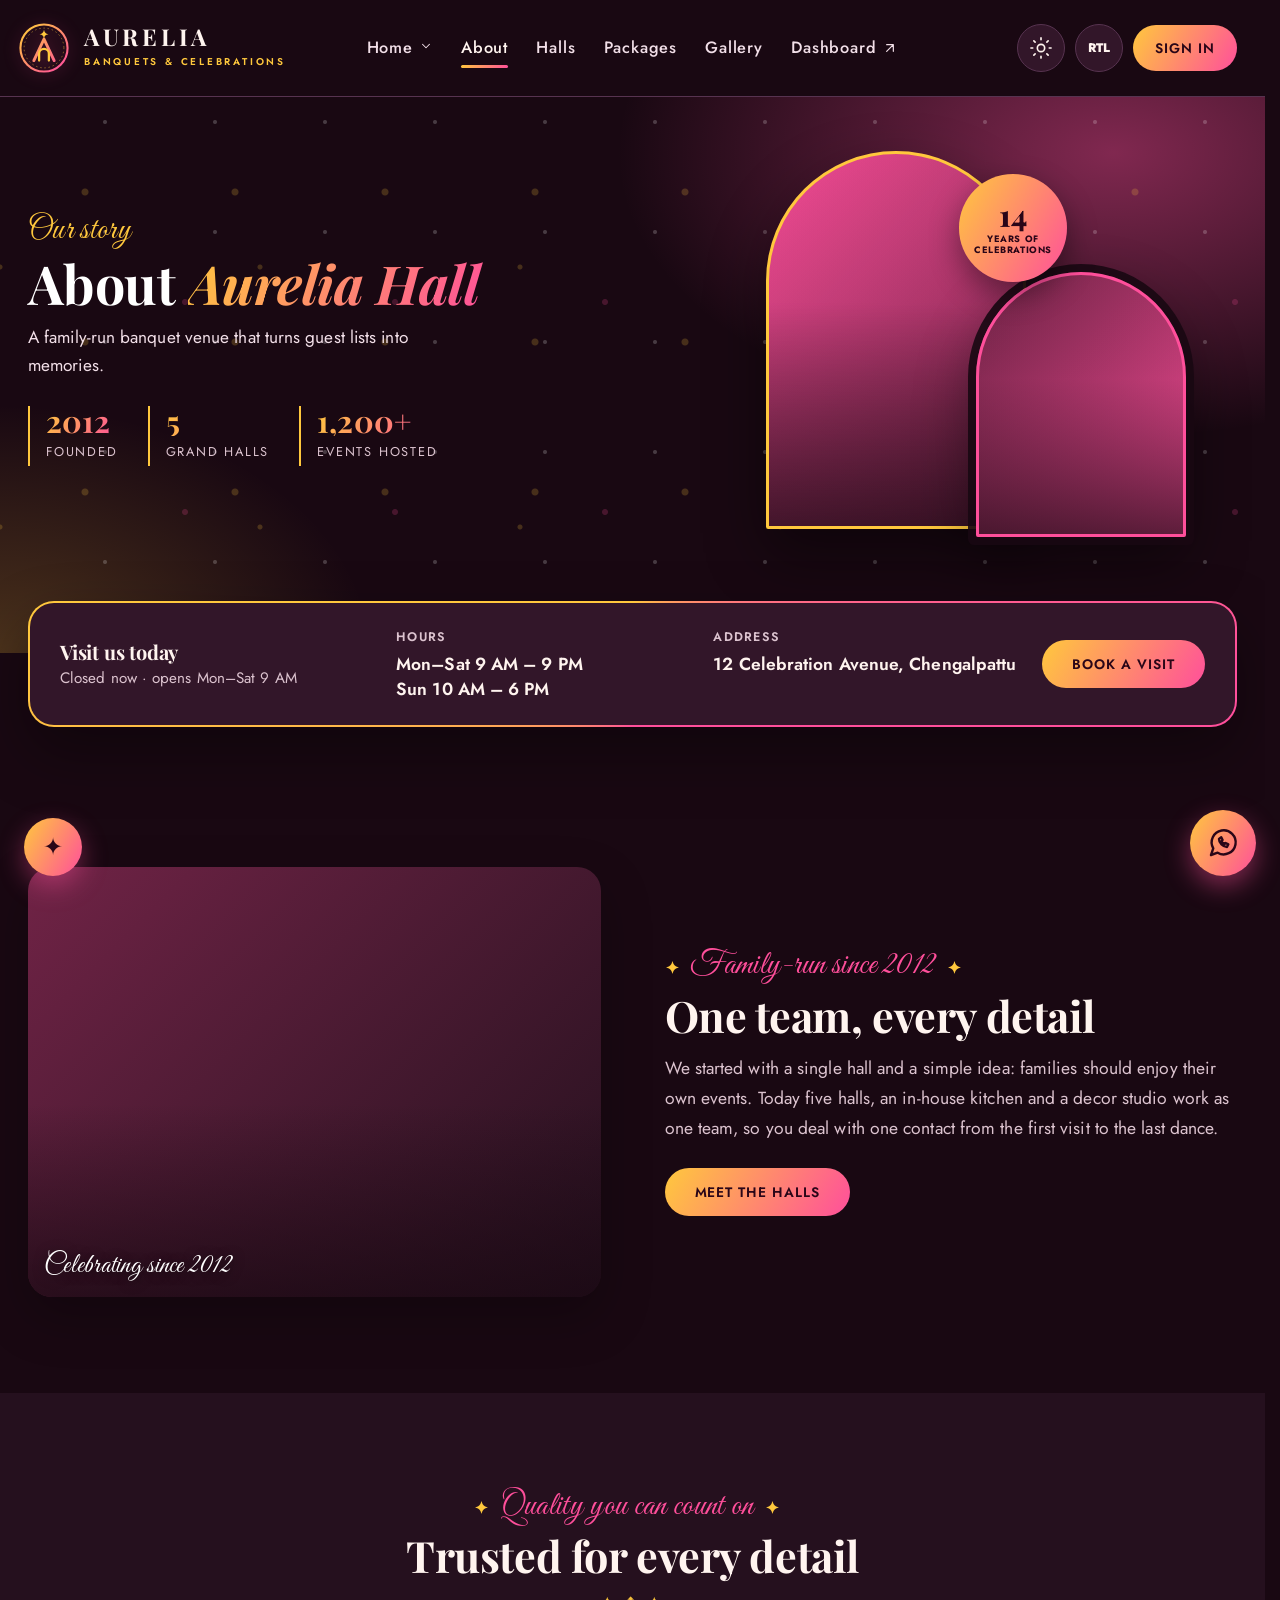
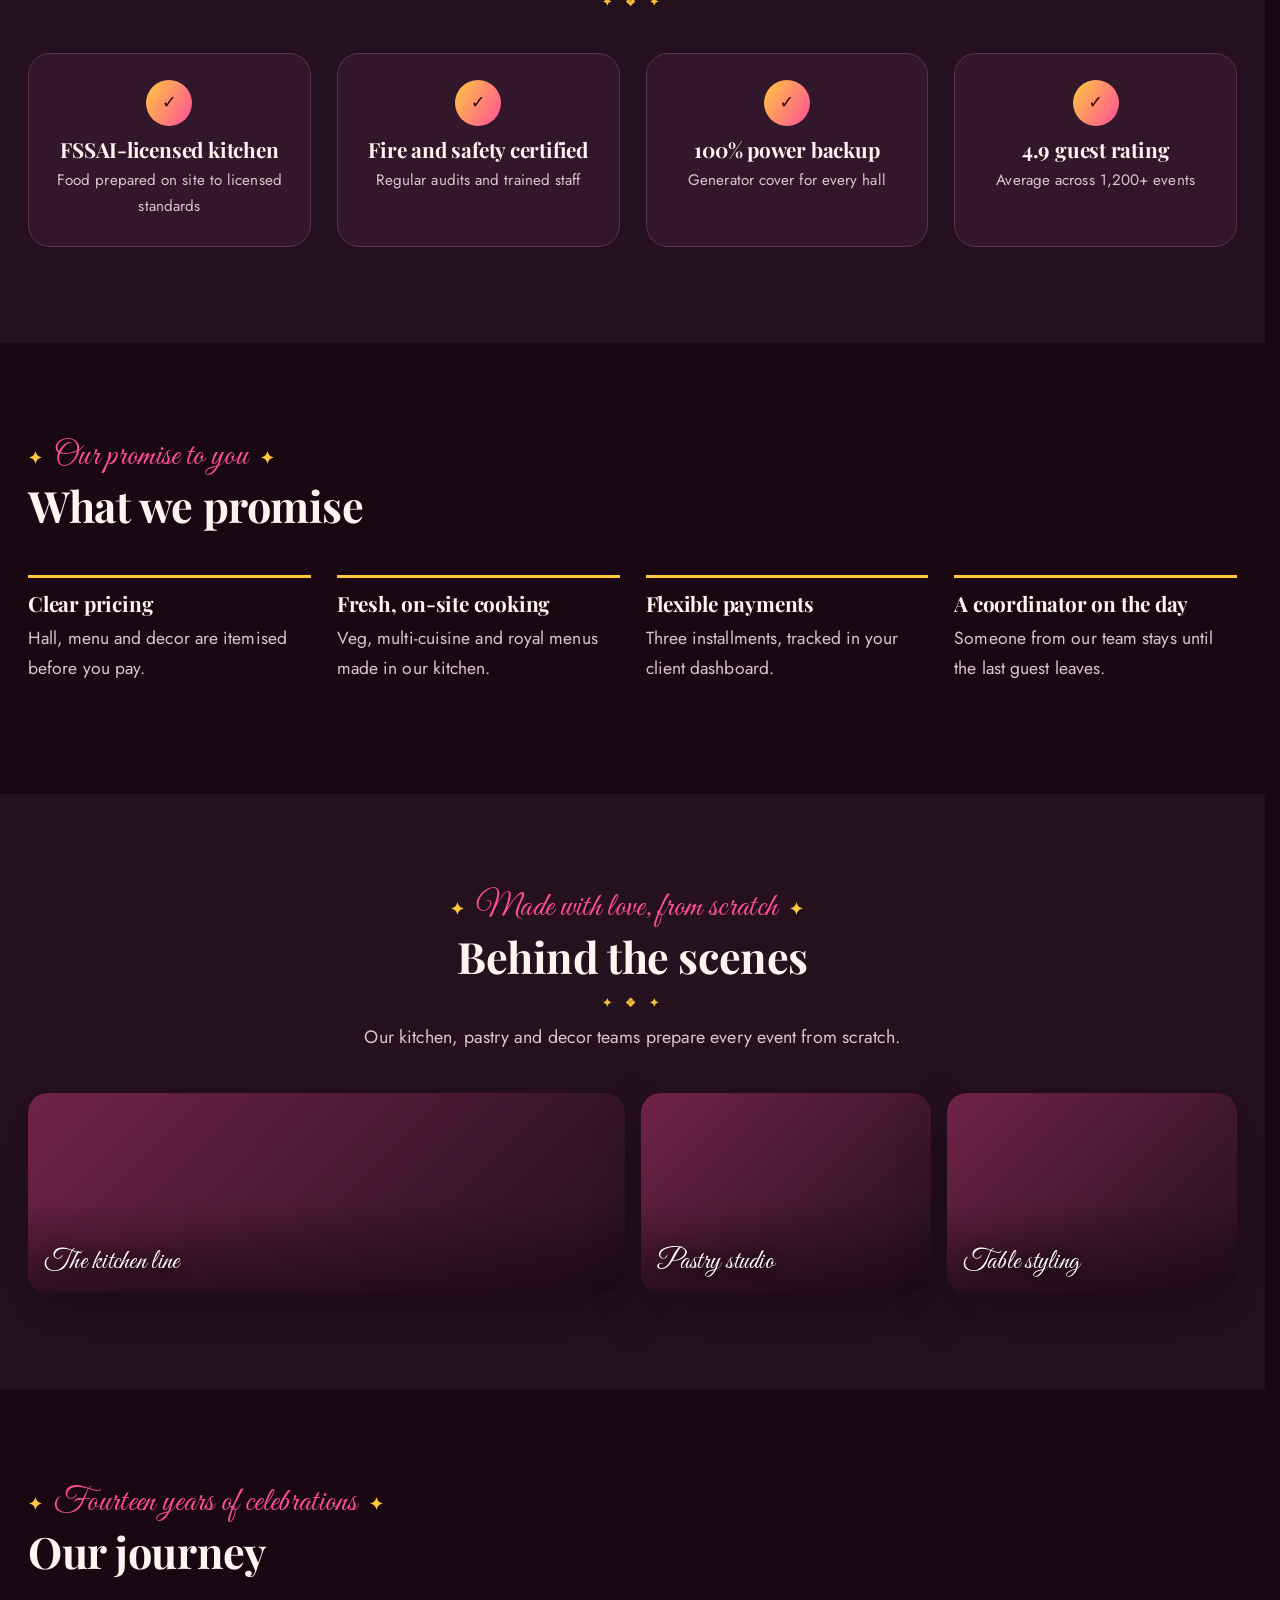
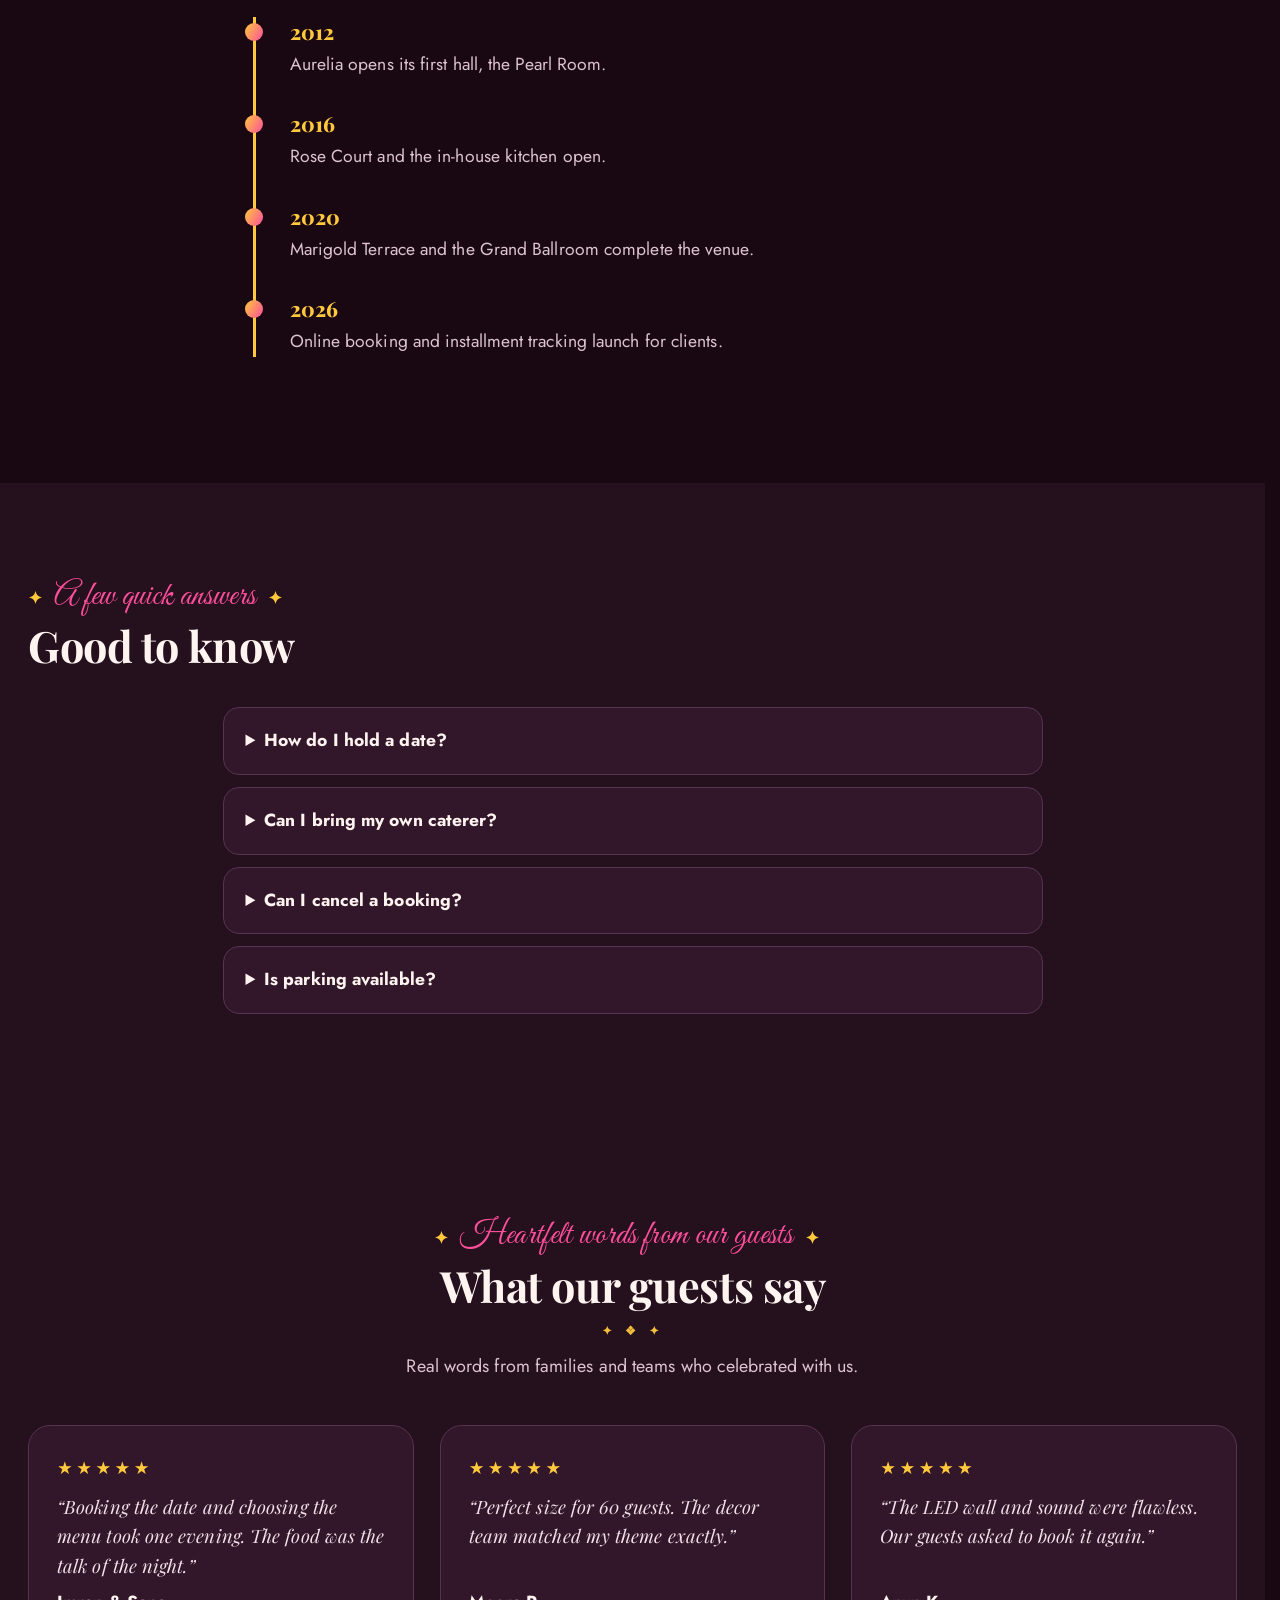
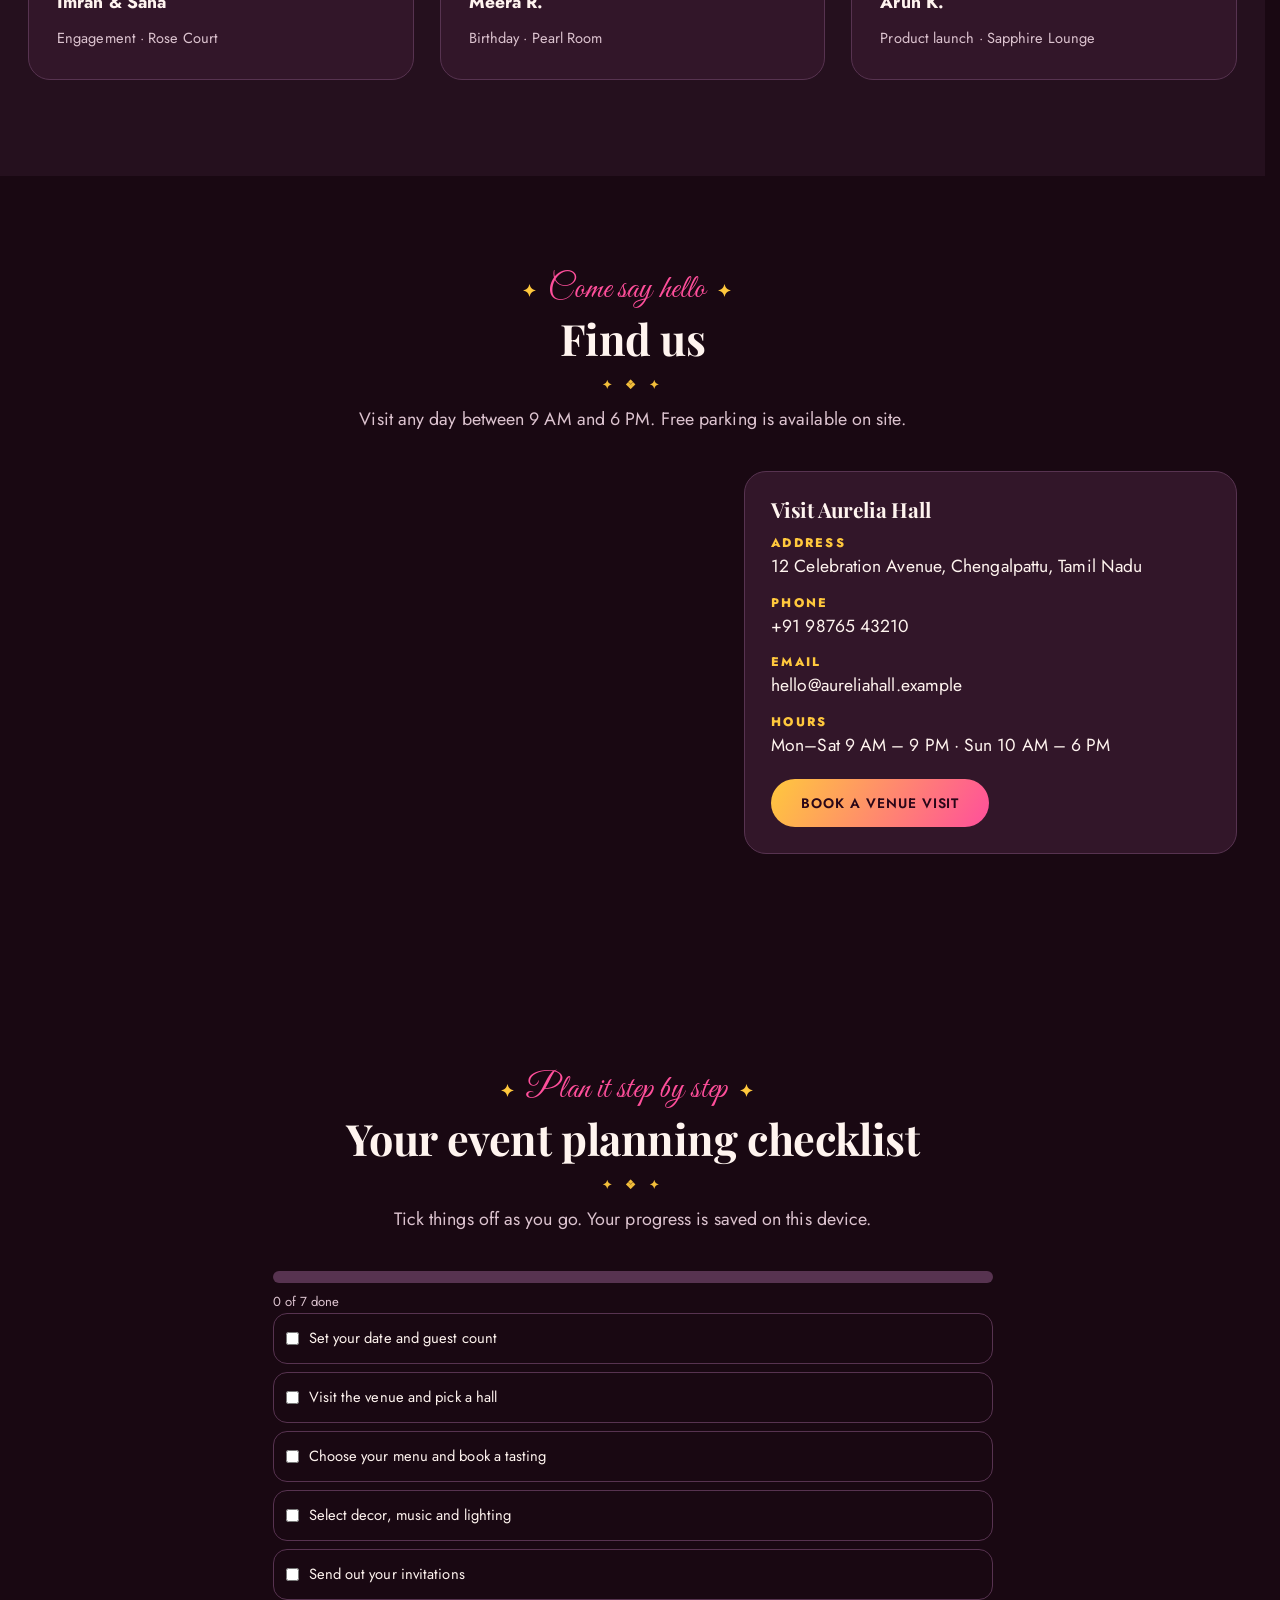
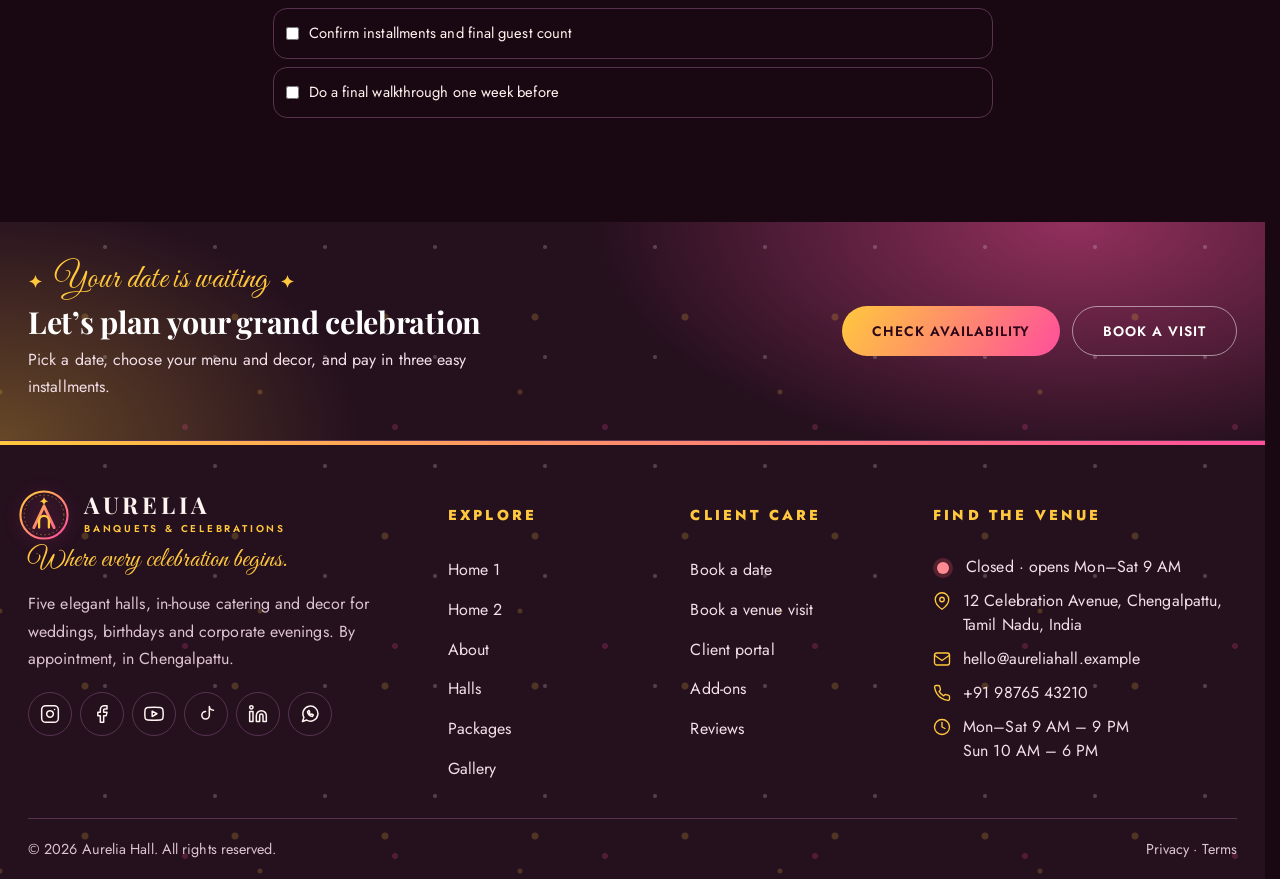
==== about.html @ f111c7b7 "Add files via upload" ====
<!DOCTYPE html><html lang="en"><head><meta charset="utf-8"><meta name="viewport" content="width=device-width,initial-scale=1"><meta name="description" content="Aurelia Hall – banquet halls, catering and decor for weddings, engagements, birthdays and corporate events in Chengalpattu. Check dates and book online."><meta name="theme-color" content="#190812"><meta property="og:title" content="Aurelia Hall – Banquets &amp; Celebrations"><meta property="og:description" content="Aurelia Hall – banquet halls, catering and decor for weddings, engagements, birthdays and corporate events in Chengalpattu. Check dates and book online."><title>About | Aurelia Hall – Banquets &amp; Celebrations</title><link rel="icon" type="image/svg+xml" href="favicon.svg"><link rel="apple-touch-icon" href="favicon.svg"><link rel="preconnect" href="https://fonts.googleapis.com"><link href="https://fonts.googleapis.com/css2?family=Great+Vibes&family=Jost:wght@400;500;600&family=Playfair+Display:ital,wght@0,600;0,700;0,800;1,600;1,700&display=swap" rel="stylesheet"><link rel="stylesheet" href="theme.css"><link rel="stylesheet" href="images.css"><link rel="stylesheet" href="style.css"></head><body><div id="hdr"></div><section class="hx hx-about confetti"><div class="wrap"><div class="hx-txt"><span class="kicker">Our story</span><h1>About <em>Aurelia Hall</em></h1><p>A family-run banquet venue that turns guest lists into memories.</p><ul class="hx-facts"><li><b>2012</b><span>Founded</span></li><li><b>5</b><span>Grand halls</span></li><li><b>1,200+</b><span>Events hosted</span></li></ul></div><div class="hx-arches" role="img" aria-label="Guests celebrating inside Aurelia Hall"><div class="a1 bg-abHead fb-1"></div><div class="a2 bg-abSplit fb-4"></div><div class="seal"><b>14</b><span>years of<br>celebrations</span></div></div></div></section>
<div class="wrap hb"><div class="hero-card"><div class="hc-t"><h3>Visit us today</h3><p id="abSt"></p></div><div class="hc-f"><div><label>Hours</label><span>Mon–Sat 9 AM – 9 PM<br>Sun 10 AM – 6 PM</span></div><div><label>Address</label><span>12 Celebration Avenue, Chengalpattu</span></div></div><div class="hc-a"><a class="btn" href="#" data-enquire>Book a visit</a></div></div></div>
<section><div class="wrap"><div class="split"><div class="ph" data-img="abSplit" data-alt="Guests laughing together at a celebration"><span class="cap">Celebrating since 2012</span></div><div><span class="tagline">Family-run since 2012</span><h2>One team, every detail</h2><p>We started with a single hall and a simple idea: families should enjoy their own events. Today five halls, an in-house kitchen and a decor studio work as one team, so you deal with one contact from the first visit to the last dance.</p><a class="btn" href="halls.html">Meet the halls</a></div></div></div></section>
<section class="alt" data-block="awards"></section>
<section><div class="wrap"><span class="tagline">Our promise to you</span><h2>What we promise</h2><div class="grid c4"><div class="feat"><h3>Clear pricing</h3><p>Hall, menu and decor are itemised before you pay.</p></div><div class="feat"><h3>Fresh, on-site cooking</h3><p>Veg, multi-cuisine and royal menus made in our kitchen.</p></div><div class="feat"><h3>Flexible payments</h3><p>Three installments, tracked in your client dashboard.</p></div><div class="feat"><h3>A coordinator on the day</h3><p>Someone from our team stays until the last guest leaves.</p></div></div></div></section>
<section class="alt"><div class="wrap"><div class="center"><span class="tagline">Made with love, from scratch</span><h2>Behind the scenes</h2><p class="lead">Our kitchen, pastry and decor teams prepare every event from scratch.</p></div><div class="mosaic"><div class="ph w2" data-img="abKitchen" data-alt="Chef arranging small plates"><span class="cap">The kitchen line</span></div><div class="ph" data-img="abPastry" data-alt="Cake and cupcakes from the pastry studio"><span class="cap">Pastry studio</span></div><div class="ph" data-img="abTable" data-alt="Table styling"><span class="cap">Table styling</span></div></div></div></section>
<section><div class="wrap"><span class="tagline">Fourteen years of celebrations</span><h2>Our journey</h2><div class="tl"><div><b>2012</b><p>Aurelia opens its first hall, the Pearl Room.</p></div><div><b>2016</b><p>Rose Court and the in-house kitchen open.</p></div><div><b>2020</b><p>Marigold Terrace and the Grand Ballroom complete the venue.</p></div><div><b>2026</b><p>Online booking and installment tracking launch for clients.</p></div></div></div></section>
<section class="alt"><div class="wrap"><span class="tagline">A few quick answers</span><h2>Good to know</h2><div class="faq"><details><summary>How do I hold a date?</summary><p>Choose a hall and date in your dashboard and pay the first installment (40%).</p></details><details><summary>Can I bring my own caterer?</summary><p>Yes. Select “No catering” in the add-ons and the hall price applies.</p></details><details><summary>Can I cancel a booking?</summary><p>You can cancel from your dashboard, and the date is released immediately.</p></details><details><summary>Is parking available?</summary><p>Free parking is included, with valet service on the Platinum package.</p></details></div></div></section>
<section class="alt" data-block="reviews" data-n="3"></section>
<section><div class="wrap"><div class="center"><span class="tagline">Come say hello</span><h2>Find us</h2><p class="lead">Visit any day between 9 AM and 6 PM. Free parking is available on site.</p></div><div class="mapgrid"><iframe title="Map showing Chengalpattu, Tamil Nadu" loading="lazy" referrerpolicy="no-referrer-when-downgrade" src="https://maps.google.com/maps?q=Chengalpattu%2C%20Tamil%20Nadu&amp;output=embed"></iframe><div class="panel"><h3>Visit Aurelia Hall</h3><dl><dt>Address</dt><dd>12 Celebration Avenue, Chengalpattu, Tamil Nadu</dd><dt>Phone</dt><dd>+91 98765 43210</dd><dt>Email</dt><dd>hello@aureliahall.example</dd><dt>Hours</dt><dd>Mon–Sat 9 AM – 9 PM · Sun 10 AM – 6 PM</dd></dl><a class="btn" href="#" data-enquire>Book a venue visit</a></div></div></div></section>
<section><div class="wrap"><div class="center"><span class="tagline">Plan it step by step</span><h2>Your event planning checklist</h2><p class="lead">Tick things off as you go. Your progress is saved on this device.</p></div><div class="chk"><div class="bar"><i id="cb"></i></div><p class="legend" id="ct"></p><div id="cl"></div></div></div></section>
<div id="ftr"></div><script src="images.js"></script><script src="script.js"></script></body></html>
---- theme.css ----
/* ==========================================================================
   Aurelia Hall – theme.css
   The ONLY place colours are defined. Two brand colours, in both modes:
     PRIMARY   = festive raspberry-rose
     SECONDARY = celebration gold
   Everything else is a neutral tinted from the primary hue, or a semantic
   status colour (ok / bad). Pages use var(--token) and never raw hex values.
   ========================================================================== */

/* ---------- DARK MODE (default) ---------- */
:root{
  --primary:#ff4f9b;          --primary-rgb:255,79,155;
  --secondary:#ffc83d;        --secondary-rgb:255,200,61;
  --secondary-text:#ffc83d;   /* gold that is safe to use as text on --bg */

  --bg:#190812;  --bg2:#25101e;  --card:#321629;  --line:#573350;
  --ink:#fff4ef; --muted:#dcc3cf; --soft:#f2dfe8;

  --grad:linear-gradient(120deg,var(--secondary),var(--primary));
  --btn-ink:#2a0618;

  /* surfaces that stay dark in BOTH modes (photo overlays, hero, footer CTA) */
  --deep:#190812; --deep-rgb:25,8,18; --deep2:#25101e;
  --plum:color-mix(in srgb,var(--primary) 38%,var(--deep));
  --on-deep:#fff4ef; --on-deep-soft:#f2dfe8; --on-deep-muted:#dcc3cf;

  /* neutrals + status */
  --white:#fff; --white-rgb:255,255,255; --black-rgb:0,0,0;
  --ok:#5fe0a8;  --ok-rgb:95,224,168;
  --bad:#ff8a93; --bad-rgb:255,91,107;

  /* brand colours as seen on always-dark surfaces (hero, page heads, CTA, reviews) */
  --primary-on-deep:#ff4f9b;  --primary-on-deep-rgb:255,79,155;
  --secondary-on-deep:#ffc83d;--secondary-on-deep-rgb:255,200,61;

  /* menu-card paper (dashboard) */
  --cream:#fff3ea; --paper:#2a0f20;
}

/* ---------- LIGHT MODE ---------- */
[data-theme=light]{
  --primary:#d6196f;          --primary-rgb:214,25,111;
  --secondary:#f5a800;        --secondary-rgb:245,168,0;
  --secondary-text:#8a5800;

  --bg:#fff7f1;  --bg2:#ffece1;  --card:#fff;  --line:#f0d3c6;
  --ink:#2c0d1f; --muted:#6b4f5f; --soft:#4a2539;

  --grad:linear-gradient(120deg,var(--primary),color-mix(in srgb,var(--primary) 80%,var(--secondary)));
  --btn-ink:#fff;

  --ok:#1f7a55;  --ok-rgb:31,122,85;
  --bad:#b3263f; --bad-rgb:179,38,63;
}

/* ---------- always-dark surfaces keep the dark-mode brand tones in BOTH modes ---------- */
.hero,.hero2,.page-head,.hx,.cta,.dark,.lg-art{
  --primary:var(--primary-on-deep);      --primary-rgb:var(--primary-on-deep-rgb);
  --secondary:var(--secondary-on-deep);  --secondary-rgb:var(--secondary-on-deep-rgb);
  --secondary-text:var(--secondary-on-deep);
  --grad:linear-gradient(120deg,var(--secondary),var(--primary));
  --btn-ink:#2a0618;
}

/* ---------- fallback gradients shown while a photo loads (primary/secondary only) ---------- */
.fb-1{--fb:linear-gradient(135deg,var(--primary),var(--plum))}
.fb-2{--fb:linear-gradient(135deg,var(--secondary),var(--primary))}
.fb-3{--fb:linear-gradient(135deg,var(--primary),var(--secondary))}
.fb-4{--fb:linear-gradient(135deg,var(--plum),var(--primary))}

/* ---------- hall + decor tint pairs (used for fallbacks and line-art panels) ---------- */
.g-h1,.g-d1{--g:var(--primary);--g2:var(--deep)}
.g-h2,.g-d2{--g:color-mix(in srgb,var(--primary) 72%,var(--secondary));--g2:var(--plum)}
.g-h3,.g-d3{--g:color-mix(in srgb,var(--primary) 48%,var(--secondary));--g2:var(--deep)}
.g-h4,.g-d4{--g:var(--secondary);--g2:var(--plum)}
.g-h5{--g:color-mix(in srgb,var(--secondary) 70%,var(--primary));--g2:var(--deep)}
[class*=" g-h"],[class^="g-h"]{--fb:linear-gradient(135deg,var(--g),var(--g2))}

/* ---------- rising balloons (position, timing and colours) ---------- */
.balloons i:nth-child(1){--x:6%; animation-delay:0s;  --c1:var(--primary);  --c2:var(--plum)}
.balloons i:nth-child(2){--x:26%;animation-delay:-6s; --c1:var(--secondary);--c2:color-mix(in srgb,var(--secondary) 55%,var(--primary))}
.balloons i:nth-child(3){--x:52%;animation-delay:-10s;--c1:color-mix(in srgb,var(--primary) 60%,var(--secondary));--c2:var(--primary)}
.balloons i:nth-child(4){--x:74%;animation-delay:-3s; --c1:var(--secondary);--c2:var(--primary)}
.balloons i:nth-child(5){--x:92%;animation-delay:-8s; --c1:var(--primary);  --c2:color-mix(in srgb,var(--primary) 50%,var(--secondary))}

/* ---------- budget donut + legend (dashboard) ---------- */
.donut .seg0{stroke:var(--primary)}
.donut .seg1{stroke:var(--secondary)}
.donut .seg2{stroke:color-mix(in srgb,var(--primary) 50%,var(--secondary))}
.leg i.lg0{background:var(--primary)}
.leg i.lg1{background:var(--secondary)}
.leg i.lg2{background:color-mix(in srgb,var(--primary) 50%,var(--secondary))}

/* ---------- decor palette swatches (SAMPLE decor palettes shown to guests;
   they illustrate colour ideas for events and are not the site theme) ---------- */
.sw-0-0{background:#2b1030}.sw-0-1{background:#6b1f4b}.sw-0-2{background:#ff3d94}.sw-0-3{background:#ffc94a}.sw-0-4{background:#fff6ee}
.sw-1-0{background:#fde2e4}.sw-1-1{background:#fad2e1}.sw-1-2{background:#e2ece9}.sw-1-3{background:#bee1e6}.sw-1-4{background:#fff8f0}
.sw-2-0{background:#064e3b}.sw-2-1{background:#10b981}.sw-2-2{background:#d1fae5}.sw-2-3{background:#e7cd8b}.sw-2-4{background:#fffbeb}
.sw-3-0{background:#7a2a0c}.sw-3-1{background:#ff8a3d}.sw-3-2{background:#ffc94a}.sw-3-3{background:#ffe8b3}.sw-3-4{background:#fff6e0}

/* ---------- logo accents ---------- */
.logo-arc{stroke:var(--secondary)}
.logo-hair{stroke:var(--secondary);opacity:.55}
.logo-mark{overflow:visible;filter:drop-shadow(0 2px 8px rgba(var(--primary-rgb),.35))}
.logo-star{fill:var(--secondary)}
---- images.css ----
/* images.css – photo backgrounds as classes (no inline styles). Keys match IMG in images.js.
   --bg-s = card size, --bg-l = hero/page-head size, --bg-xl = lightbox size. */
.bg-idxHero{--bg-s:url("https://images.unsplash.com/photo-1607861884586-c7cfaed16290?auto=format&fit=crop&q=70&w=800");--bg-l:url("https://images.unsplash.com/photo-1607861884586-c7cfaed16290?auto=format&fit=crop&q=70&w=1600");--bg-xl:url("https://images.unsplash.com/photo-1607861884586-c7cfaed16290?auto=format&fit=crop&q=70&w=1400")}
.bg-occWedding{--bg-s:url("https://images.unsplash.com/photo-1681490463822-33fbfcd06431?auto=format&fit=crop&q=70&w=800");--bg-l:url("https://images.unsplash.com/photo-1681490463822-33fbfcd06431?auto=format&fit=crop&q=70&w=1600");--bg-xl:url("https://images.unsplash.com/photo-1681490463822-33fbfcd06431?auto=format&fit=crop&q=70&w=1400")}
.bg-occEngage{--bg-s:url("https://images.unsplash.com/photo-1744804298181-7fd6894ee84a?auto=format&fit=crop&q=70&w=800");--bg-l:url("https://images.unsplash.com/photo-1744804298181-7fd6894ee84a?auto=format&fit=crop&q=70&w=1600");--bg-xl:url("https://images.unsplash.com/photo-1744804298181-7fd6894ee84a?auto=format&fit=crop&q=70&w=1400")}
.bg-occBirthday{--bg-s:url("https://images.unsplash.com/photo-1719706654529-ca7e2ce5a2bb?auto=format&fit=crop&q=70&w=800");--bg-l:url("https://images.unsplash.com/photo-1719706654529-ca7e2ce5a2bb?auto=format&fit=crop&q=70&w=1600");--bg-xl:url("https://images.unsplash.com/photo-1719706654529-ca7e2ce5a2bb?auto=format&fit=crop&q=70&w=1400")}
.bg-occCorporate{--bg-s:url("https://images.unsplash.com/photo-1531058020387-3be344556be6?auto=format&fit=crop&q=70&w=800");--bg-l:url("https://images.unsplash.com/photo-1531058020387-3be344556be6?auto=format&fit=crop&q=70&w=1600");--bg-xl:url("https://images.unsplash.com/photo-1531058020387-3be344556be6?auto=format&fit=crop&q=70&w=1400")}
.bg-inStage{--bg-s:url("https://images.unsplash.com/photo-1744805624954-a6686543c3ff?auto=format&fit=crop&q=70&w=800");--bg-l:url("https://images.unsplash.com/photo-1744805624954-a6686543c3ff?auto=format&fit=crop&q=70&w=1600");--bg-xl:url("https://images.unsplash.com/photo-1744805624954-a6686543c3ff?auto=format&fit=crop&q=70&w=1400")}
.bg-inDome{--bg-s:url("https://images.unsplash.com/photo-1711575222650-8d192becc8eb?auto=format&fit=crop&q=70&w=800");--bg-l:url("https://images.unsplash.com/photo-1711575222650-8d192becc8eb?auto=format&fit=crop&q=70&w=1600");--bg-xl:url("https://images.unsplash.com/photo-1711575222650-8d192becc8eb?auto=format&fit=crop&q=70&w=1400")}
.bg-inLights{--bg-s:url("https://images.unsplash.com/photo-1717829025763-13fb9e652b99?auto=format&fit=crop&q=70&w=800");--bg-l:url("https://images.unsplash.com/photo-1717829025763-13fb9e652b99?auto=format&fit=crop&q=70&w=1600");--bg-xl:url("https://images.unsplash.com/photo-1717829025763-13fb9e652b99?auto=format&fit=crop&q=70&w=1400")}
.bg-inGala{--bg-s:url("https://images.unsplash.com/photo-1762765685348-4bced247d12c?auto=format&fit=crop&q=70&w=800");--bg-l:url("https://images.unsplash.com/photo-1762765685348-4bced247d12c?auto=format&fit=crop&q=70&w=1600");--bg-xl:url("https://images.unsplash.com/photo-1762765685348-4bced247d12c?auto=format&fit=crop&q=70&w=1400")}
.bg-foodBuffet{--bg-s:url("https://images.unsplash.com/photo-1742436448781-fe5eb077abd4?auto=format&fit=crop&q=70&w=800");--bg-l:url("https://images.unsplash.com/photo-1742436448781-fe5eb077abd4?auto=format&fit=crop&q=70&w=1600");--bg-xl:url("https://images.unsplash.com/photo-1742436448781-fe5eb077abd4?auto=format&fit=crop&q=70&w=1400")}
.bg-foodCake{--bg-s:url("https://images.unsplash.com/photo-1638871894014-047605c91c16?auto=format&fit=crop&q=70&w=800");--bg-l:url("https://images.unsplash.com/photo-1638871894014-047605c91c16?auto=format&fit=crop&q=70&w=1600");--bg-xl:url("https://images.unsplash.com/photo-1638871894014-047605c91c16?auto=format&fit=crop&q=70&w=1400")}
.bg-decFloral{--bg-s:url("https://images.unsplash.com/photo-1670529776180-60e4132ab90c?auto=format&fit=crop&q=70&w=800");--bg-l:url("https://images.unsplash.com/photo-1670529776180-60e4132ab90c?auto=format&fit=crop&q=70&w=1600");--bg-xl:url("https://images.unsplash.com/photo-1670529776180-60e4132ab90c?auto=format&fit=crop&q=70&w=1400")}
.bg-decStage{--bg-s:url("https://images.unsplash.com/photo-1772127822525-7eda37383b9f?auto=format&fit=crop&q=70&w=800");--bg-l:url("https://images.unsplash.com/photo-1772127822525-7eda37383b9f?auto=format&fit=crop&q=70&w=1600");--bg-xl:url("https://images.unsplash.com/photo-1772127822525-7eda37383b9f?auto=format&fit=crop&q=70&w=1400")}
.bg-decLights{--bg-s:url("https://images.unsplash.com/photo-1464047736614-af63643285bf?auto=format&fit=crop&q=70&w=800");--bg-l:url("https://images.unsplash.com/photo-1464047736614-af63643285bf?auto=format&fit=crop&q=70&w=1600");--bg-xl:url("https://images.unsplash.com/photo-1464047736614-af63643285bf?auto=format&fit=crop&q=70&w=1400")}
.bg-featBall{--bg-s:url("https://images.unsplash.com/photo-1761472606347-bfebc5a3e546?auto=format&fit=crop&q=70&w=800");--bg-l:url("https://images.unsplash.com/photo-1761472606347-bfebc5a3e546?auto=format&fit=crop&q=70&w=1600");--bg-xl:url("https://images.unsplash.com/photo-1761472606347-bfebc5a3e546?auto=format&fit=crop&q=70&w=1400")}
.bg-featRose{--bg-s:url("https://images.unsplash.com/photo-1772127822552-ce9ef537bdcf?auto=format&fit=crop&q=70&w=800");--bg-l:url("https://images.unsplash.com/photo-1772127822552-ce9ef537bdcf?auto=format&fit=crop&q=70&w=1600");--bg-xl:url("https://images.unsplash.com/photo-1772127822552-ce9ef537bdcf?auto=format&fit=crop&q=70&w=1400")}
.bg-featLounge{--bg-s:url("https://images.unsplash.com/photo-1485872299829-c673f5194813?auto=format&fit=crop&q=70&w=800");--bg-l:url("https://images.unsplash.com/photo-1485872299829-c673f5194813?auto=format&fit=crop&q=70&w=1600");--bg-xl:url("https://images.unsplash.com/photo-1485872299829-c673f5194813?auto=format&fit=crop&q=70&w=1400")}
.bg-h2Hero{--bg-s:url("https://images.unsplash.com/photo-1532712938310-34cb3982ef74?auto=format&fit=crop&q=70&w=800");--bg-l:url("https://images.unsplash.com/photo-1532712938310-34cb3982ef74?auto=format&fit=crop&q=70&w=1600");--bg-xl:url("https://images.unsplash.com/photo-1532712938310-34cb3982ef74?auto=format&fit=crop&q=70&w=1400")}
.bg-h2Buffet{--bg-s:url("https://images.unsplash.com/photo-1555244162-803834f70033?auto=format&fit=crop&q=70&w=800");--bg-l:url("https://images.unsplash.com/photo-1555244162-803834f70033?auto=format&fit=crop&q=70&w=1600");--bg-xl:url("https://images.unsplash.com/photo-1555244162-803834f70033?auto=format&fit=crop&q=70&w=1400")}
.bg-h2Cake{--bg-s:url("https://images.unsplash.com/photo-1608655624472-49349f55d220?auto=format&fit=crop&q=70&w=800");--bg-l:url("https://images.unsplash.com/photo-1608655624472-49349f55d220?auto=format&fit=crop&q=70&w=1600");--bg-xl:url("https://images.unsplash.com/photo-1608655624472-49349f55d220?auto=format&fit=crop&q=70&w=1400")}
.bg-h2Decor{--bg-s:url("https://images.unsplash.com/photo-1469371670807-013ccf25f16a?auto=format&fit=crop&q=70&w=800");--bg-l:url("https://images.unsplash.com/photo-1469371670807-013ccf25f16a?auto=format&fit=crop&q=70&w=1600");--bg-xl:url("https://images.unsplash.com/photo-1469371670807-013ccf25f16a?auto=format&fit=crop&q=70&w=1400")}
.bg-h2Ballroom{--bg-s:url("https://images.unsplash.com/photo-1510076857177-7470076d4098?auto=format&fit=crop&q=70&w=800");--bg-l:url("https://images.unsplash.com/photo-1510076857177-7470076d4098?auto=format&fit=crop&q=70&w=1600");--bg-xl:url("https://images.unsplash.com/photo-1510076857177-7470076d4098?auto=format&fit=crop&q=70&w=1400")}
.bg-h2Terrace{--bg-s:url("https://images.unsplash.com/photo-1505944357431-27579db47558?auto=format&fit=crop&q=70&w=800");--bg-l:url("https://images.unsplash.com/photo-1505944357431-27579db47558?auto=format&fit=crop&q=70&w=1600");--bg-xl:url("https://images.unsplash.com/photo-1505944357431-27579db47558?auto=format&fit=crop&q=70&w=1400")}
.bg-h2s1{--bg-s:url("https://images.unsplash.com/photo-1770387688486-397ff1afdb2c?auto=format&fit=crop&q=70&w=800");--bg-l:url("https://images.unsplash.com/photo-1770387688486-397ff1afdb2c?auto=format&fit=crop&q=70&w=1600");--bg-xl:url("https://images.unsplash.com/photo-1770387688486-397ff1afdb2c?auto=format&fit=crop&q=70&w=1400")}
.bg-h2s2{--bg-s:url("https://images.unsplash.com/photo-1519225421980-715cb0215aed?auto=format&fit=crop&q=70&w=800");--bg-l:url("https://images.unsplash.com/photo-1519225421980-715cb0215aed?auto=format&fit=crop&q=70&w=1600");--bg-xl:url("https://images.unsplash.com/photo-1519225421980-715cb0215aed?auto=format&fit=crop&q=70&w=1400")}
.bg-h2s3{--bg-s:url("https://images.unsplash.com/photo-1492684223066-81342ee5ff30?auto=format&fit=crop&q=70&w=800");--bg-l:url("https://images.unsplash.com/photo-1492684223066-81342ee5ff30?auto=format&fit=crop&q=70&w=1600");--bg-xl:url("https://images.unsplash.com/photo-1492684223066-81342ee5ff30?auto=format&fit=crop&q=70&w=1400")}
.bg-h2s4{--bg-s:url("https://images.unsplash.com/photo-1514845505178-849cebf1a91d?auto=format&fit=crop&q=70&w=800");--bg-l:url("https://images.unsplash.com/photo-1514845505178-849cebf1a91d?auto=format&fit=crop&q=70&w=1600");--bg-xl:url("https://images.unsplash.com/photo-1514845505178-849cebf1a91d?auto=format&fit=crop&q=70&w=1400")}
.bg-offA1{--bg-s:url("https://images.unsplash.com/photo-1583939003579-730e3918a45a?auto=format&fit=crop&q=70&w=800");--bg-l:url("https://images.unsplash.com/photo-1583939003579-730e3918a45a?auto=format&fit=crop&q=70&w=1600");--bg-xl:url("https://images.unsplash.com/photo-1583939003579-730e3918a45a?auto=format&fit=crop&q=70&w=1400")}
.bg-offA2{--bg-s:url("https://images.unsplash.com/photo-1773409414133-9c5d141cb4c5?auto=format&fit=crop&q=70&w=800");--bg-l:url("https://images.unsplash.com/photo-1773409414133-9c5d141cb4c5?auto=format&fit=crop&q=70&w=1600");--bg-xl:url("https://images.unsplash.com/photo-1773409414133-9c5d141cb4c5?auto=format&fit=crop&q=70&w=1400")}
.bg-offA3{--bg-s:url("https://images.unsplash.com/photo-1519751138087-5bf79df62d5b?auto=format&fit=crop&q=70&w=800");--bg-l:url("https://images.unsplash.com/photo-1519751138087-5bf79df62d5b?auto=format&fit=crop&q=70&w=1600");--bg-xl:url("https://images.unsplash.com/photo-1519751138087-5bf79df62d5b?auto=format&fit=crop&q=70&w=1400")}
.bg-abHead{--bg-s:url("https://images.unsplash.com/photo-1744805624890-9931ebb50428?auto=format&fit=crop&q=70&w=800");--bg-l:url("https://images.unsplash.com/photo-1744805624890-9931ebb50428?auto=format&fit=crop&q=70&w=1600");--bg-xl:url("https://images.unsplash.com/photo-1744805624890-9931ebb50428?auto=format&fit=crop&q=70&w=1400")}
.bg-abSplit{--bg-s:url("https://images.unsplash.com/photo-1517457373958-b7bdd4587205?auto=format&fit=crop&q=70&w=800");--bg-l:url("https://images.unsplash.com/photo-1517457373958-b7bdd4587205?auto=format&fit=crop&q=70&w=1600");--bg-xl:url("https://images.unsplash.com/photo-1517457373958-b7bdd4587205?auto=format&fit=crop&q=70&w=1400")}
.bg-abKitchen{--bg-s:url("https://images.unsplash.com/photo-1763376360111-3597e5877517?auto=format&fit=crop&q=70&w=800");--bg-l:url("https://images.unsplash.com/photo-1763376360111-3597e5877517?auto=format&fit=crop&q=70&w=1600");--bg-xl:url("https://images.unsplash.com/photo-1763376360111-3597e5877517?auto=format&fit=crop&q=70&w=1400")}
.bg-abPastry{--bg-s:url("https://images.unsplash.com/photo-1710854897963-d45e8e26f7fc?auto=format&fit=crop&q=70&w=800");--bg-l:url("https://images.unsplash.com/photo-1710854897963-d45e8e26f7fc?auto=format&fit=crop&q=70&w=1600");--bg-xl:url("https://images.unsplash.com/photo-1710854897963-d45e8e26f7fc?auto=format&fit=crop&q=70&w=1400")}
.bg-abTable{--bg-s:url("https://images.unsplash.com/photo-1511795409834-ef04bbd61622?auto=format&fit=crop&q=70&w=800");--bg-l:url("https://images.unsplash.com/photo-1511795409834-ef04bbd61622?auto=format&fit=crop&q=70&w=1600");--bg-xl:url("https://images.unsplash.com/photo-1511795409834-ef04bbd61622?auto=format&fit=crop&q=70&w=1400")}
.bg-hlHead{--bg-s:url("https://images.unsplash.com/photo-1772127822562-a898d9f5733c?auto=format&fit=crop&q=70&w=800");--bg-l:url("https://images.unsplash.com/photo-1772127822562-a898d9f5733c?auto=format&fit=crop&q=70&w=1600");--bg-xl:url("https://images.unsplash.com/photo-1772127822562-a898d9f5733c?auto=format&fit=crop&q=70&w=1400")}
.bg-hall1{--bg-s:url("https://images.unsplash.com/photo-1734217673499-c0af7be57546?auto=format&fit=crop&q=70&w=800");--bg-l:url("https://images.unsplash.com/photo-1734217673499-c0af7be57546?auto=format&fit=crop&q=70&w=1600");--bg-xl:url("https://images.unsplash.com/photo-1734217673499-c0af7be57546?auto=format&fit=crop&q=70&w=1400")}
.bg-hall2{--bg-s:url("https://images.unsplash.com/photo-1523438885200-e635ba2c371e?auto=format&fit=crop&q=70&w=800");--bg-l:url("https://images.unsplash.com/photo-1523438885200-e635ba2c371e?auto=format&fit=crop&q=70&w=1600");--bg-xl:url("https://images.unsplash.com/photo-1523438885200-e635ba2c371e?auto=format&fit=crop&q=70&w=1400")}
.bg-hall3{--bg-s:url("https://images.unsplash.com/photo-1527529482837-4698179dc6ce?auto=format&fit=crop&q=70&w=800");--bg-l:url("https://images.unsplash.com/photo-1527529482837-4698179dc6ce?auto=format&fit=crop&q=70&w=1600");--bg-xl:url("https://images.unsplash.com/photo-1527529482837-4698179dc6ce?auto=format&fit=crop&q=70&w=1400")}
.bg-hall4{--bg-s:url("https://images.unsplash.com/photo-1464491965784-a12f0f70642b?auto=format&fit=crop&q=70&w=800");--bg-l:url("https://images.unsplash.com/photo-1464491965784-a12f0f70642b?auto=format&fit=crop&q=70&w=1600");--bg-xl:url("https://images.unsplash.com/photo-1464491965784-a12f0f70642b?auto=format&fit=crop&q=70&w=1400")}
.bg-hall5{--bg-s:url("https://images.unsplash.com/photo-1524824267900-2fa9cbf7a506?auto=format&fit=crop&q=70&w=800");--bg-l:url("https://images.unsplash.com/photo-1524824267900-2fa9cbf7a506?auto=format&fit=crop&q=70&w=1600");--bg-xl:url("https://images.unsplash.com/photo-1524824267900-2fa9cbf7a506?auto=format&fit=crop&q=70&w=1400")}
.bg-hlSeat{--bg-s:url("https://images.unsplash.com/photo-1511578314322-379afb476865?auto=format&fit=crop&q=70&w=800");--bg-l:url("https://images.unsplash.com/photo-1511578314322-379afb476865?auto=format&fit=crop&q=70&w=1600");--bg-xl:url("https://images.unsplash.com/photo-1511578314322-379afb476865?auto=format&fit=crop&q=70&w=1400")}
.bg-hlEvery{--bg-s:url("https://images.unsplash.com/photo-1522158637959-30385a09e0da?auto=format&fit=crop&q=70&w=800");--bg-l:url("https://images.unsplash.com/photo-1522158637959-30385a09e0da?auto=format&fit=crop&q=70&w=1600");--bg-xl:url("https://images.unsplash.com/photo-1522158637959-30385a09e0da?auto=format&fit=crop&q=70&w=1400")}
.bg-pkHead{--bg-s:url("https://images.unsplash.com/photo-1769638913559-c8c6984428fe?auto=format&fit=crop&q=70&w=800");--bg-l:url("https://images.unsplash.com/photo-1769638913559-c8c6984428fe?auto=format&fit=crop&q=70&w=1600");--bg-xl:url("https://images.unsplash.com/photo-1769638913559-c8c6984428fe?auto=format&fit=crop&q=70&w=1400")}
.bg-pkMenu1{--bg-s:url("https://images.unsplash.com/photo-1740047602722-b4993b79e4b7?auto=format&fit=crop&q=70&w=800");--bg-l:url("https://images.unsplash.com/photo-1740047602722-b4993b79e4b7?auto=format&fit=crop&q=70&w=1600");--bg-xl:url("https://images.unsplash.com/photo-1740047602722-b4993b79e4b7?auto=format&fit=crop&q=70&w=1400")}
.bg-pkMenu2{--bg-s:url("https://images.unsplash.com/photo-1495147466023-ac5c588e2e94?auto=format&fit=crop&q=70&w=800");--bg-l:url("https://images.unsplash.com/photo-1495147466023-ac5c588e2e94?auto=format&fit=crop&q=70&w=1600");--bg-xl:url("https://images.unsplash.com/photo-1495147466023-ac5c588e2e94?auto=format&fit=crop&q=70&w=1400")}
.bg-pkIncl{--bg-s:url("https://images.unsplash.com/photo-1502635385003-ee1e6a1a742d?auto=format&fit=crop&q=70&w=800");--bg-l:url("https://images.unsplash.com/photo-1502635385003-ee1e6a1a742d?auto=format&fit=crop&q=70&w=1600");--bg-xl:url("https://images.unsplash.com/photo-1502635385003-ee1e6a1a742d?auto=format&fit=crop&q=70&w=1400")}
.bg-offB1{--bg-s:url("https://images.unsplash.com/photo-1721677337543-37b07e7e28b5?auto=format&fit=crop&q=70&w=800");--bg-l:url("https://images.unsplash.com/photo-1721677337543-37b07e7e28b5?auto=format&fit=crop&q=70&w=1600");--bg-xl:url("https://images.unsplash.com/photo-1721677337543-37b07e7e28b5?auto=format&fit=crop&q=70&w=1400")}
.bg-offB2{--bg-s:url("https://images.unsplash.com/photo-1783949397986-87d4fbf2fbea?auto=format&fit=crop&q=70&w=800");--bg-l:url("https://images.unsplash.com/photo-1783949397986-87d4fbf2fbea?auto=format&fit=crop&q=70&w=1600");--bg-xl:url("https://images.unsplash.com/photo-1783949397986-87d4fbf2fbea?auto=format&fit=crop&q=70&w=1400")}
.bg-offB3{--bg-s:url("https://images.unsplash.com/photo-1517263904808-5dc91e3e7044?auto=format&fit=crop&q=70&w=800");--bg-l:url("https://images.unsplash.com/photo-1517263904808-5dc91e3e7044?auto=format&fit=crop&q=70&w=1600");--bg-xl:url("https://images.unsplash.com/photo-1517263904808-5dc91e3e7044?auto=format&fit=crop&q=70&w=1400")}
.bg-gaHead{--bg-s:url("https://images.unsplash.com/photo-1531686264889-56fdcabd163f?auto=format&fit=crop&q=70&w=800");--bg-l:url("https://images.unsplash.com/photo-1531686264889-56fdcabd163f?auto=format&fit=crop&q=70&w=1600");--bg-xl:url("https://images.unsplash.com/photo-1531686264889-56fdcabd163f?auto=format&fit=crop&q=70&w=1400")}
.bg-t1{--bg-s:url("https://images.unsplash.com/photo-1631687688319-ffd10d7e530b?auto=format&fit=crop&q=70&w=800");--bg-l:url("https://images.unsplash.com/photo-1631687688319-ffd10d7e530b?auto=format&fit=crop&q=70&w=1600");--bg-xl:url("https://images.unsplash.com/photo-1631687688319-ffd10d7e530b?auto=format&fit=crop&q=70&w=1400")}
.bg-t2{--bg-s:url("https://images.unsplash.com/photo-1772127822653-4431a9b8c31b?auto=format&fit=crop&q=70&w=800");--bg-l:url("https://images.unsplash.com/photo-1772127822653-4431a9b8c31b?auto=format&fit=crop&q=70&w=1600");--bg-xl:url("https://images.unsplash.com/photo-1772127822653-4431a9b8c31b?auto=format&fit=crop&q=70&w=1400")}
.bg-t3{--bg-s:url("https://images.unsplash.com/photo-1501281668745-f7f57925c3b4?auto=format&fit=crop&q=70&w=800");--bg-l:url("https://images.unsplash.com/photo-1501281668745-f7f57925c3b4?auto=format&fit=crop&q=70&w=1600");--bg-xl:url("https://images.unsplash.com/photo-1501281668745-f7f57925c3b4?auto=format&fit=crop&q=70&w=1400")}
.bg-t4{--bg-s:url("https://images.unsplash.com/photo-1514525253161-7a46d19cd819?auto=format&fit=crop&q=70&w=800");--bg-l:url("https://images.unsplash.com/photo-1514525253161-7a46d19cd819?auto=format&fit=crop&q=70&w=1600");--bg-xl:url("https://images.unsplash.com/photo-1514525253161-7a46d19cd819?auto=format&fit=crop&q=70&w=1400")}
.bg-t5{--bg-s:url("https://images.unsplash.com/photo-1540575467063-178a50c2df87?auto=format&fit=crop&q=70&w=800");--bg-l:url("https://images.unsplash.com/photo-1540575467063-178a50c2df87?auto=format&fit=crop&q=70&w=1600");--bg-xl:url("https://images.unsplash.com/photo-1540575467063-178a50c2df87?auto=format&fit=crop&q=70&w=1400")}
.bg-t6{--bg-s:url("https://images.unsplash.com/photo-1505373877841-8d25f7d46678?auto=format&fit=crop&q=70&w=800");--bg-l:url("https://images.unsplash.com/photo-1505373877841-8d25f7d46678?auto=format&fit=crop&q=70&w=1600");--bg-xl:url("https://images.unsplash.com/photo-1505373877841-8d25f7d46678?auto=format&fit=crop&q=70&w=1400")}
.bg-t7{--bg-s:url("https://images.unsplash.com/photo-1505366055494-2268a382e017?auto=format&fit=crop&q=70&w=800");--bg-l:url("https://images.unsplash.com/photo-1505366055494-2268a382e017?auto=format&fit=crop&q=70&w=1600");--bg-xl:url("https://images.unsplash.com/photo-1505366055494-2268a382e017?auto=format&fit=crop&q=70&w=1400")}
.bg-t8{--bg-s:url("https://images.unsplash.com/photo-1741969494307-55394e3e4071?auto=format&fit=crop&q=70&w=800");--bg-l:url("https://images.unsplash.com/photo-1741969494307-55394e3e4071?auto=format&fit=crop&q=70&w=1600");--bg-xl:url("https://images.unsplash.com/photo-1741969494307-55394e3e4071?auto=format&fit=crop&q=70&w=1400")}
.bg-t9{--bg-s:url("https://images.unsplash.com/photo-1710854898152-faf6d7d73294?auto=format&fit=crop&q=70&w=800");--bg-l:url("https://images.unsplash.com/photo-1710854898152-faf6d7d73294?auto=format&fit=crop&q=70&w=1600");--bg-xl:url("https://images.unsplash.com/photo-1710854898152-faf6d7d73294?auto=format&fit=crop&q=70&w=1400")}
.bg-t10{--bg-s:url("https://images.unsplash.com/photo-1604668915840-580c30026e5f?auto=format&fit=crop&q=70&w=800");--bg-l:url("https://images.unsplash.com/photo-1604668915840-580c30026e5f?auto=format&fit=crop&q=70&w=1600");--bg-xl:url("https://images.unsplash.com/photo-1604668915840-580c30026e5f?auto=format&fit=crop&q=70&w=1400")}
.bg-g1{--bg-s:url("https://images.unsplash.com/photo-1695641738244-25e5355e9a42?auto=format&fit=crop&q=70&w=800");--bg-l:url("https://images.unsplash.com/photo-1695641738244-25e5355e9a42?auto=format&fit=crop&q=70&w=1600");--bg-xl:url("https://images.unsplash.com/photo-1695641738244-25e5355e9a42?auto=format&fit=crop&q=70&w=1400")}
.bg-g2{--bg-s:url("https://images.unsplash.com/photo-1608306680606-871907587b27?auto=format&fit=crop&q=70&w=800");--bg-l:url("https://images.unsplash.com/photo-1608306680606-871907587b27?auto=format&fit=crop&q=70&w=1600");--bg-xl:url("https://images.unsplash.com/photo-1608306680606-871907587b27?auto=format&fit=crop&q=70&w=1400")}
.bg-g3{--bg-s:url("https://images.unsplash.com/photo-1525441273400-056e9c7517b3?auto=format&fit=crop&q=70&w=800");--bg-l:url("https://images.unsplash.com/photo-1525441273400-056e9c7517b3?auto=format&fit=crop&q=70&w=1600");--bg-xl:url("https://images.unsplash.com/photo-1525441273400-056e9c7517b3?auto=format&fit=crop&q=70&w=1400")}
.bg-g4{--bg-s:url("https://images.unsplash.com/photo-1606568939710-ad9c1f460dd2?auto=format&fit=crop&q=70&w=800");--bg-l:url("https://images.unsplash.com/photo-1606568939710-ad9c1f460dd2?auto=format&fit=crop&q=70&w=1600");--bg-xl:url("https://images.unsplash.com/photo-1606568939710-ad9c1f460dd2?auto=format&fit=crop&q=70&w=1400")}
.bg-idWed{--bg-s:url("https://images.unsplash.com/photo-1569705460033-cfaa4bf9f822?auto=format&fit=crop&q=70&w=800");--bg-l:url("https://images.unsplash.com/photo-1569705460033-cfaa4bf9f822?auto=format&fit=crop&q=70&w=1600");--bg-xl:url("https://images.unsplash.com/photo-1569705460033-cfaa4bf9f822?auto=format&fit=crop&q=70&w=1400")}
.bg-idBday{--bg-s:url("https://images.unsplash.com/photo-1689601535474-195d10eca664?auto=format&fit=crop&q=70&w=800");--bg-l:url("https://images.unsplash.com/photo-1689601535474-195d10eca664?auto=format&fit=crop&q=70&w=1600");--bg-xl:url("https://images.unsplash.com/photo-1689601535474-195d10eca664?auto=format&fit=crop&q=70&w=1400")}
.bg-idCorp{--bg-s:url("https://images.unsplash.com/photo-1561489396-888724a1543d?auto=format&fit=crop&q=70&w=800");--bg-l:url("https://images.unsplash.com/photo-1561489396-888724a1543d?auto=format&fit=crop&q=70&w=1600");--bg-xl:url("https://images.unsplash.com/photo-1561489396-888724a1543d?auto=format&fit=crop&q=70&w=1400")}
.bg-idEng{--bg-s:url("https://images.unsplash.com/photo-1612145463153-e97c1774fe2a?auto=format&fit=crop&q=70&w=800");--bg-l:url("https://images.unsplash.com/photo-1612145463153-e97c1774fe2a?auto=format&fit=crop&q=70&w=1600");--bg-xl:url("https://images.unsplash.com/photo-1612145463153-e97c1774fe2a?auto=format&fit=crop&q=70&w=1400")}
.bg-login{--bg-s:url("https://images.unsplash.com/photo-1653518882444-7cf435ce07a8?auto=format&fit=crop&q=70&w=800");--bg-l:url("https://images.unsplash.com/photo-1653518882444-7cf435ce07a8?auto=format&fit=crop&q=70&w=1600");--bg-xl:url("https://images.unsplash.com/photo-1653518882444-7cf435ce07a8?auto=format&fit=crop&q=70&w=1400")}
.bg-dash{--bg-s:url("https://images.unsplash.com/photo-1530103862676-de8c9debad1d?auto=format&fit=crop&q=70&w=800");--bg-l:url("https://images.unsplash.com/photo-1530103862676-de8c9debad1d?auto=format&fit=crop&q=70&w=1600");--bg-xl:url("https://images.unsplash.com/photo-1530103862676-de8c9debad1d?auto=format&fit=crop&q=70&w=1400")}
---- style.css ----
*{box-sizing:border-box;margin:0;padding:0}html{scroll-behavior:smooth;scrollbar-gutter:stable}
body{overflow-x:clip;font:17px/1.7 'Jost',system-ui,sans-serif;color:var(--ink);background:var(--bg)}
h1,h2,h3,.brand b{font-family:'Playfair Display',Georgia,serif;font-weight:700;line-height:1.15}
h1{font-size:clamp(2.4rem,5.5vw,4.4rem)}h2{font-size:clamp(1.8rem,3.6vw,2.8rem)}h3{font-size:1.3rem}
a{color:inherit}.wrap{max-width:1280px;margin:0 auto;padding:0 28px}section{padding:96px 0}.alt{background:var(--bg2)}.dark{background:var(--deep);color:var(--on-deep)}
.lead{max-width:62ch;color:var(--muted);margin-top:12px;font-size:1.1rem}.center{text-align:center}.center .lead{margin-inline:auto}
:focus-visible{outline:3px solid var(--secondary-text);outline-offset:2px}
.btn{display:inline-flex;align-items:center;gap:10px;justify-content:center;padding:14px 30px;border-radius:999px;border:0;background:var(--grad);color:var(--btn-ink);font:700 1rem 'Jost',sans-serif;text-decoration:none;cursor:pointer;transition:.2s}
.btn:hover{filter:brightness(1.1);transform:translateY(-1px)}.btn.ghost{background:transparent;color:var(--ink);border:1.5px solid var(--line)}.btn.sm{padding:9px 18px;font-size:.92rem}.btn:disabled{opacity:.45;cursor:not-allowed;transform:none}
.hero .btn.ghost,.cta .btn.ghost,.hero2 .btn.ghost{color:var(--white);border-color:rgba(var(--white-rgb),.5)}
.confetti{position:relative;isolation:isolate}
.confetti::before{content:"";position:absolute;inset:0;z-index:-1;opacity:.2;pointer-events:none;background-image:radial-gradient(circle,var(--secondary) 0 3px,transparent 4px),radial-gradient(circle,var(--primary) 0 2.5px,transparent 3.5px),radial-gradient(circle,var(--secondary) 0 2px,transparent 3px),radial-gradient(circle,var(--white) 0 1.5px,transparent 2.5px);background-size:150px 150px,210px 210px,260px 260px,110px 110px;background-position:10px 20px,80px 100px,130px 40px,50px 80px}
/* header */
#hdr{position:sticky;top:0;z-index:60}header.site{position:relative;background:var(--bg);border-bottom:1px solid var(--line)}
.hd{display:grid;grid-template-columns:1fr auto 1fr;align-items:center;height:96px;gap:32px}
.brand{display:flex;align-items:center;gap:14px;text-decoration:none;color:var(--ink)}.brand svg{flex:none}
.brand b{display:block;font-size:1.45rem;letter-spacing:.1em;line-height:1}.brand small{display:block;font-size:.62rem;letter-spacing:.24em;color:var(--secondary-text);margin-top:5px;font-weight:600}
nav.main{display:flex;justify-content:center;align-items:center;gap:36px}
nav.main>a,.dd>a{position:relative;text-decoration:none;font-weight:600;color:var(--soft);padding:10px 0;display:inline-flex;align-items:center;gap:6px;font-size:1.1rem;height:48px}
nav.main>a::after,.dd>a::after{content:"";position:absolute;left:0;right:0;bottom:4px;height:3px;border-radius:3px;background:var(--grad);transform:scaleX(0);transition:.25s}
nav.main>a:hover::after,.dd>a:hover::after,nav.main .on::after{transform:scaleX(1)}nav.main>a:hover,.dd>a:hover,nav.main .on{color:var(--ink)}
.dd{position:relative}.dd-m{position:absolute;top:calc(100% + 8px);left:0;min-width:200px;background:var(--card);border:1px solid var(--line);border-radius:16px;padding:8px;display:none;box-shadow:0 24px 50px rgba(var(--black-rgb),.4)}
.dd-m::before{content:"";position:absolute;top:-12px;left:0;right:0;height:12px}.dd:hover .dd-m,.dd:focus-within .dd-m{display:block}
.dd-m a{display:block;padding:11px 16px;border-radius:10px;text-decoration:none;color:var(--soft);font-weight:600}.dd-m a:hover{background:var(--bg2);color:var(--ink)}
.acts{display:flex;align-items:center;gap:12px}.ib{width:48px;height:48px;border-radius:50%;border:1.5px solid var(--line);background:var(--card);color:var(--ink);display:grid;place-items:center;cursor:pointer;font:800 .78rem 'Jost',sans-serif}
.burger{display:none}.brand{justify-self:start}.acts{justify-self:end}
@media(max-width:1240px){.hd{grid-template-columns:auto 1fr}.acts{justify-content:flex-end}.burger{display:grid}nav.main{position:absolute;top:100%;left:0;right:0;background:var(--bg);flex-direction:column;align-items:flex-start;padding:22px 28px;border-bottom:1px solid var(--line);display:none;gap:6px}nav.main.open{display:flex}.dd-m{position:static;display:block;border:0;box-shadow:none;background:none;padding:0 0 0 14px}.dd .ch{display:none}}
@media(max-width:700px){.brand b{font-size:1.2rem}.hd{height:80px}#rt{display:none}.login{padding:0 14px}}
html[dir=rtl] .arr{transform:scaleX(-1)}html[dir=rtl] .dd-m{left:auto;right:0}
/* cta + footer */
.cta{background:radial-gradient(800px 400px at 85% 0,rgba(var(--primary-rgb),.5),transparent 60%),radial-gradient(600px 400px at 0 100%,rgba(var(--secondary-rgb),.3),transparent 60%),var(--deep2);color:var(--white);text-align:center;padding:100px 0}
.cta p{max-width:56ch;margin:14px auto 32px;color:var(--on-deep-soft);font-size:1.15rem}.cta .btn+.btn{margin-left:12px}
footer.site{background:var(--bg2);border-top:1px solid var(--line);padding:84px 0 0}
.fgrid{display:grid;grid-template-columns:1.5fr .8fr .8fr 1.3fr;gap:56px;align-items:start}@media(max-width:1000px){.fgrid{grid-template-columns:1fr 1fr}}@media(max-width:560px){.fgrid{grid-template-columns:1fr}}
.fh{height:64px;display:flex;align-items:center;margin-bottom:24px}
footer h4{font:800 1rem 'Jost',sans-serif;letter-spacing:.22em;text-transform:uppercase;color:var(--secondary-text)}
.fdesc{color:var(--muted);margin-bottom:28px;font-size:1.08rem;line-height:1.9;max-width:44ch}footer h5{font-size:1.2rem;margin-bottom:14px;font-family:'Playfair Display',Georgia,serif}
footer ul{list-style:none}footer li{margin-bottom:18px}footer li a{text-decoration:none;color:var(--soft);font-size:1.12rem}footer li a:hover{color:var(--secondary-text)}
.nlf{display:flex;max-width:460px;border:1.5px solid var(--line);border-radius:999px;overflow:hidden;background:var(--card)}.nlf input{flex:1;border:0;background:none;color:var(--ink);padding:0 24px;height:60px;font:inherit;min-width:0}.nlf input:focus-visible{outline-offset:-3px}.nlf button{width:84px;border:0;background:var(--grad);color:var(--btn-ink);cursor:pointer;display:grid;place-items:center}
.soc{display:flex;gap:12px;margin-top:28px;flex-wrap:wrap}.soc a{width:54px;height:54px;border-radius:50%;border:1.5px solid var(--line);display:grid;place-items:center;color:var(--ink);transition:.2s}.soc a:hover{background:var(--grad);color:var(--btn-ink);border-color:transparent}
.copy{border-top:1px solid var(--line);margin-top:40px;padding:26px 0;color:var(--muted);font-size:.95rem;display:flex;justify-content:space-between;flex-wrap:wrap;gap:8px}
.fab{position:fixed;right:24px;border-radius:50%;display:grid;place-items:center;z-index:70;border:0;cursor:pointer}
#up{bottom:106px;width:56px;height:56px;background:var(--card);color:var(--ink);border:1.5px solid var(--line);display:none}#up.show{display:grid}#wa{bottom:24px;width:66px;height:66px;background:var(--grad);color:var(--btn-ink);box-shadow:0 10px 26px rgba(var(--primary-rgb),.45)}
/* hero */
.hero,.hero2{background:radial-gradient(900px 520px at 85% 0,rgba(var(--primary-rgb),.5),transparent 60%),radial-gradient(700px 500px at 0 100%,rgba(var(--secondary-rgb),.28),transparent 60%),var(--deep);color:var(--white);padding:110px 0}
.hero .wrap{display:grid;grid-template-columns:1.15fr .85fr;gap:56px;align-items:center}@media(max-width:900px){.hero .wrap{grid-template-columns:1fr}.arch-w{display:none}}
.hero p{margin:22px 0 34px;font-size:1.25rem;color:var(--on-deep-soft);max-width:52ch}.hero .btn+.btn{margin-left:12px}
.chips{display:flex;gap:10px;flex-wrap:wrap;margin-top:34px}.chips span{border:1px solid rgba(var(--white-rgb),.3);border-radius:999px;padding:6px 16px;font-size:.95rem;color:var(--on-deep-soft)}
.arch-w{position:relative}.arch{aspect-ratio:4/5;border-radius:999px 999px 24px 24px;border:3px solid var(--secondary-text);background:radial-gradient(circle at 50% 28%,var(--primary),var(--plum) 60%,var(--deep));display:grid;place-items:center;box-shadow:0 0 0 14px rgba(var(--secondary-rgb),.12),0 30px 80px rgba(var(--primary-rgb),.35)}
.chip{position:absolute;background:var(--white);color:var(--deep);border-radius:16px;padding:10px 18px;font-weight:700;box-shadow:0 14px 30px rgba(var(--black-rgb),.35)}.chip.a{left:-30px;bottom:90px}.chip.b{right:-14px;top:70px}
.hero2{text-align:center}.hero2 h1{max-width:18ch;margin:0 auto}.hero2 p{max-width:56ch;margin:22px auto 0;font-size:1.25rem;color:var(--on-deep-soft)}
.qs{display:grid;grid-template-columns:1.3fr 1fr auto;gap:12px;background:var(--card);border:1px solid var(--line);padding:14px;border-radius:999px;max-width:860px;margin:44px auto 0;color:var(--ink)}.qs input,.qs select{border-radius:999px;border:0;background:var(--bg2)}@media(max-width:700px){.qs{grid-template-columns:1fr;border-radius:24px}}
.page-head{background:radial-gradient(700px 360px at 90% 0,rgba(var(--primary-rgb),.5),transparent 60%),var(--deep2);color:var(--white);padding:84px 0}.page-head p{color:var(--on-deep-soft);margin-top:10px;font-size:1.15rem;max-width:60ch}
.ribbon{overflow:hidden;background:var(--grad);color:var(--btn-ink);padding:18px 0;white-space:nowrap;font:800 1.35rem 'Playfair Display',Georgia,serif}.ribbon div{display:inline-block;animation:mq 30s linear infinite}.ribbon span{margin:0 26px}@keyframes mq{to{transform:translateX(-50%)}}
/* content */
.grid{display:grid;gap:26px;margin-top:44px;grid-template-columns:repeat(auto-fit,minmax(270px,1fr))}
.card{background:var(--card);border:1px solid var(--line);border-radius:var(--r);overflow:hidden;display:flex;flex-direction:column}
.card .img{height:190px;display:grid;place-items:center;color:var(--white);font:800 1.5rem 'Playfair Display',Georgia,serif}.card .body{padding:24px;display:flex;flex-direction:column;gap:8px;flex:1}.card .body p{color:var(--muted)}.card .body .btn{margin-top:auto}
.tag{display:inline-block;font-size:.8rem;background:var(--bg2);color:var(--soft);padding:2px 12px;border-radius:99px;margin:0 4px 4px 0;border:1px solid var(--line)}
.price{font:800 1.55rem 'Playfair Display',Georgia,serif;color:var(--secondary-text)}.feat{padding:14px 0;border-top:3px solid var(--secondary-text)}.feat p{color:var(--muted);margin-top:8px}
.ev{min-height:300px;border-radius:24px;padding:28px;color:var(--white);text-decoration:none;display:flex;flex-direction:column;justify-content:flex-end;position:relative;overflow:hidden;transition:.25s}.ev:hover{transform:translateY(-6px)}
.ev::before{content:"✦";position:absolute;top:-10px;right:14px;font-size:9rem;opacity:.18;line-height:1}.ev p{margin-top:8px;opacity:.92}
.steps{display:grid;grid-template-columns:repeat(auto-fit,minmax(220px,1fr));gap:24px;margin-top:44px}.step{background:var(--card);border:1px solid var(--line);border-radius:22px;padding:28px}.step p{color:var(--muted);margin-top:6px}
.step i{width:50px;height:50px;border-radius:50%;background:var(--grad);color:var(--btn-ink);display:grid;place-items:center;font:800 1.2rem 'Playfair Display',Georgia,serif;font-style:normal;margin-bottom:16px}
.split{display:grid;grid-template-columns:1fr 1fr;gap:64px;align-items:center}.split+.split{margin-top:90px}.split.rev .art{order:2}@media(max-width:860px){.split{grid-template-columns:1fr;gap:28px}.split.rev .art{order:0}}
.art{aspect-ratio:4/3;border-radius:28px;display:grid;place-items:center;color:var(--white);font:800 2rem 'Playfair Display',Georgia,serif;text-align:center;padding:20px;box-shadow:0 24px 60px rgba(var(--black-rgb),.3)}.split p{color:var(--muted);margin:14px 0 24px}
.quote{border-left:3px solid var(--secondary-text);padding-left:20px;font:600 1.15rem/1.5 'Playfair Display',Georgia,serif}.quote small{display:block;font:400 .95rem 'Jost',sans-serif;margin-top:10px;color:var(--on-deep-muted)}
.tl{border-left:3px solid var(--secondary-text);margin:40px 0 0 10px;padding-left:34px}.tl div{margin-bottom:30px;position:relative}.tl div::before{content:"";position:absolute;left:-45px;top:6px;width:18px;height:18px;border-radius:50%;background:var(--grad)}.tl b{font:800 1.3rem 'Playfair Display',Georgia,serif;color:var(--secondary-text)}.tl p{color:var(--muted)}
details{background:var(--card);border:1px solid var(--line);border-radius:16px;padding:18px 22px;margin-bottom:12px}summary{font-weight:700;cursor:pointer}details p{color:var(--muted);margin-top:10px}
.filters{display:flex;gap:12px;flex-wrap:wrap;margin-top:30px}
select,input[type=text],input[type=email],input[type=password],input[type=date],input[type=number]{padding:13px 16px;border:1px solid var(--line);border-radius:12px;font:inherit;background:var(--card);color:var(--ink);width:100%}
.filters select{width:auto;min-width:200px;border-radius:999px}label{font-weight:600;font-size:.92rem;display:block;margin:12px 0 5px}
.pk{border:1px solid var(--line);background:var(--card);border-radius:24px;padding:32px;display:flex;flex-direction:column;gap:10px}.pk.hot{border:2px solid var(--secondary-text);box-shadow:0 20px 50px rgba(var(--primary-rgb),.2)}
.pk ul{list-style:none;margin:8px 0 16px}.pk li{padding:8px 0 8px 28px;position:relative;border-bottom:1px dashed var(--line);color:var(--muted)}.pk li:before{content:"✓";position:absolute;left:0;color:var(--ok);font-weight:700}.pk .btn{margin-top:auto}
.tiles{columns:3 250px;column-gap:18px;margin-top:36px}.tile{break-inside:avoid;margin-bottom:18px;border-radius:20px;cursor:pointer;display:flex;align-items:flex-end;padding:18px;color:var(--white);font:700 1.1rem 'Playfair Display',Georgia,serif;border:0;width:100%;text-align:left}
.lb{position:fixed;inset:0;background:rgba(var(--deep-rgb),.93);display:none;place-items:center;z-index:99;padding:20px}.lb.on{display:grid}.lb div{width:min(780px,100%);aspect-ratio:16/10;border-radius:24px;display:flex;align-items:flex-end;padding:28px;color:var(--white);font:800 1.7rem 'Playfair Display',Georgia,serif}
.auth{max-width:460px;margin:70px auto;background:var(--card);border:1px solid var(--line);border-radius:26px;padding:36px}
.tabs{display:flex;gap:8px;margin-bottom:16px}.tabs button{flex:1;padding:10px;border:0;border-bottom:3px solid var(--line);background:none;color:var(--muted);font:700 1rem 'Jost',sans-serif;cursor:pointer}.tabs button.on{border-color:var(--secondary-text);color:var(--ink)}
.msg{margin-top:12px;font-size:.92rem;color:var(--bad)}.hint{background:var(--bg2);padding:10px 14px;border-radius:12px;font-size:.88rem;margin-bottom:8px;color:var(--muted)}
.dash{display:grid;grid-template-columns:2fr 1fr;gap:26px;margin-top:32px;align-items:start}@media(max-width:900px){.dash{grid-template-columns:1fr}}
.panel{background:var(--card);border:1px solid var(--line);border-radius:22px;padding:26px;margin-bottom:26px}.panel h3{margin-bottom:12px}
.row2{display:grid;grid-template-columns:1fr 1fr;gap:14px}@media(max-width:520px){.row2{grid-template-columns:1fr}}
.cal-h{display:flex;justify-content:space-between;align-items:center;margin:16px 0 10px;font-weight:700}
.cal{display:grid;grid-template-columns:repeat(7,1fr);gap:5px;text-align:center}.cal .dn{font-size:.75rem;color:var(--muted)}
.cal button{padding:10px 0;border:1px solid var(--line);border-radius:10px;background:var(--bg);color:var(--ink);cursor:pointer;font:inherit}
.cal button:disabled{background:var(--bg2);color:var(--muted);text-decoration:line-through;cursor:not-allowed;opacity:.7}.cal button.bk{background:rgba(var(--bad-rgb),.18);color:var(--bad)}.cal button.sel{background:var(--grad);color:var(--btn-ink);border-color:transparent;font-weight:800}
.legend{font-size:.82rem;margin-top:8px;color:var(--muted)}.opt{display:flex;gap:10px;align-items:center;padding:12px;border:1px solid var(--line);border-radius:14px;margin-bottom:8px;cursor:pointer;font-weight:400;margin-top:0}.opt span{flex:1}.opt b{color:var(--secondary-text)}
.sum div{display:flex;justify-content:space-between;gap:10px;padding:7px 0;border-bottom:1px dashed var(--line)}.sum .tot{font-weight:700;font-size:1.2rem;border:0;color:var(--secondary-text)}
.inst{display:flex;justify-content:space-between;align-items:center;gap:8px;padding:10px 0;border-bottom:1px solid var(--line);flex-wrap:wrap}.paid{color:var(--ok);font-weight:700}
.bar{height:10px;background:var(--line);border-radius:9px;overflow:hidden;margin:8px 0}.bar i{display:block;height:100%;background:var(--ok)}
.toast{position:fixed;bottom:24px;left:50%;transform:translateX(-50%);background:var(--card);color:var(--ink);padding:13px 24px;border-radius:999px;z-index:120;border:1px solid var(--secondary-text)}
@media(prefers-reduced-motion:reduce){*{transition:none!important;scroll-behavior:auto!important;animation:none!important}}

/* footer venue list */
.vn{list-style:none}.vn li{display:flex;gap:12px;align-items:flex-start;margin-bottom:14px;color:var(--soft);font-size:1.02rem;line-height:1.5}.vn svg{flex:none;margin-top:3px;color:var(--secondary-text)}
.vn .dot{width:12px;height:12px;margin:7px 5px 0 4px;border-radius:50%;flex:none;background:var(--bad);box-shadow:0 0 0 4px rgba(var(--bad-rgb),.22)}.vn .dot.on{background:var(--ok);box-shadow:0 0 0 4px rgba(var(--ok-rgb),.22)}
footer.site::after{content:"";position:absolute;top:0;left:0;right:0;height:4px;background:var(--grad)}
.hero,.hero2,.cta,.page-head,footer.site{position:relative;isolation:isolate;overflow:hidden}
.fx{position:absolute;inset:0;width:100%;height:100%;z-index:-1;pointer-events:none}
/* motion + hover */
progress.prog{-webkit-appearance:none;appearance:none;display:block;position:fixed;top:0;left:0;width:100%;height:4px;border:0;background:transparent;z-index:100}progress.prog::-webkit-progress-bar{background:transparent}progress.prog::-webkit-progress-value{background:var(--grad)}progress.prog::-moz-progress-bar{background:var(--grad)}header.site{transition:box-shadow .3s}header.site.stuck{box-shadow:0 12px 30px rgba(var(--black-rgb),.28)}
.btn{position:relative;overflow:hidden}.btn::after{content:"";position:absolute;inset:0;background:linear-gradient(100deg,transparent 30%,rgba(var(--white-rgb),.55) 50%,transparent 70%);transform:translateX(-120%);transition:transform .6s;pointer-events:none}.btn:hover::after{transform:translateX(120%)}
.brand svg{transition:transform .4s}.brand:hover svg{transform:rotate(-8deg) scale(1.08)}.ib{transition:.25s}.ib:hover{border-color:var(--secondary-text);transform:translateY(-2px)}
.card,.pk,.step,.ev,.tile,.panel{transition:transform .35s,box-shadow .35s,border-color .35s}
.card:hover,.pk:hover,.step:hover{transform:translateY(-8px);border-color:var(--secondary-text);box-shadow:0 24px 50px rgba(var(--primary-rgb),.22)}
.card .img{position:relative;overflow:hidden}.card .img::after{content:"";position:absolute;top:0;left:-60%;width:40%;height:100%;background:linear-gradient(100deg,transparent,rgba(var(--white-rgb),.35),transparent);transform:skewX(-20deg);transition:left .9s}.card:hover .img::after{left:130%}
.step i{transition:transform .5s}.step:hover i{transform:rotate(360deg) scale(1.1)}.ev:hover{box-shadow:0 26px 50px rgba(var(--black-rgb),.35)}.ev::before{transition:transform .6s}.ev:hover::before{transform:rotate(25deg) scale(1.2)}
.tile:hover{transform:scale(1.04) rotate(-.8deg);box-shadow:0 18px 40px rgba(var(--black-rgb),.35)}.soc a:hover{transform:translateY(-5px) rotate(8deg)}.soc a{transition:.25s}
footer li a{display:inline-block;transition:.2s}footer li a:hover{transform:translateX(6px)}.opt{transition:.2s}.opt:hover{border-color:var(--secondary-text);background:var(--bg2)}.cal button{transition:.15s}.cal button:not(:disabled):hover{transform:scale(1.12);border-color:var(--secondary-text)}
.ribbon:hover div{animation-play-state:paused}.arch{cursor:pointer}
@keyframes up{from{opacity:0;transform:translateY(26px)}to{opacity:1;transform:none}}
.hero .wrap>div:first-child>*,.hero2 .wrap>*,.page-head .wrap>*{animation:up .9s cubic-bezier(.2,.7,.2,1) both}
.hero .wrap>div:first-child>*:nth-child(2),.hero2 .wrap>*:nth-child(2),.page-head .wrap>*:nth-child(2){animation-delay:.12s}.hero .wrap>div:first-child>*:nth-child(3),.hero2 .wrap>*:nth-child(3){animation-delay:.24s}.hero .wrap>div:first-child>*:nth-child(4){animation-delay:.36s}.hero .wrap>div:first-child>*:nth-child(5){animation-delay:.48s}
.arch svg{transform-origin:50% 0;animation:sway 7s ease-in-out infinite}@keyframes sway{0%,100%{transform:rotate(-2.5deg)}50%{transform:rotate(2.5deg)}}
.arch svg g circle{animation:tw 2.6s ease-in-out infinite}.arch svg g circle:nth-child(2n){animation-delay:-1.3s}@keyframes tw{50%{opacity:.3}}
.chip{animation:fl 5s ease-in-out infinite}.chip.b{animation-delay:-2.5s}@keyframes fl{50%{transform:translateY(-12px)}}
.rv{opacity:0;transform:translateY(30px);transition:opacity .7s ease,transform .7s cubic-bezier(.2,.7,.2,1)}.rv.in{opacity:1;transform:none}

/* v5: compact brand, login button, slim footer */
.brand{margin-left:-10px}.brand svg{width:50px;height:50px}.login{height:46px;padding:0 22px;font-size:.95rem}.acts{gap:10px}
.cta{padding:40px 0;text-align:left}.cta .wrap{display:flex;justify-content:space-between;align-items:center;gap:24px;flex-wrap:wrap}.cta h2{font-size:clamp(1.4rem,2.4vw,1.9rem)}.cta p{margin:6px 0 0;font-size:1rem;max-width:48ch}.cta .btn+.btn{margin-left:0}.cta .bts{display:flex;gap:12px;flex-wrap:wrap}
footer.site{padding:48px 0 0}.fgrid{gap:40px;grid-template-columns:1.5fr .8fr .8fr 1.2fr}.fh{height:52px;margin-bottom:14px}footer h4{font-size:.9rem}.fdesc{font-size:1rem;line-height:1.7;margin-bottom:20px}footer li{margin-bottom:10px}footer li a{font-size:1rem}.vn li{margin-bottom:10px;font-size:1rem}
.soc{flex-wrap:nowrap;gap:8px;margin-top:0}.soc a{width:44px;height:44px}.soc svg{width:20px;height:20px}.copy{margin-top:24px;padding:18px 0;font-size:.9rem}
@media(max-width:1000px){.fgrid{grid-template-columns:1fr 1fr}}@media(max-width:560px){.fgrid{grid-template-columns:1fr}.soc a{width:40px;height:40px}}
/* v6: header never gets tight between 1240px and 1400px wide */
nav.main{gap:clamp(20px,2.2vw,36px)}.hd{gap:clamp(16px,2vw,32px)}

/* v7 extras */
body{animation:pg .5s ease}@keyframes pg{from{opacity:0}}
.stats{padding:44px 0;background:var(--bg2);border-bottom:1px solid var(--line)}.stats .wrap{display:grid;grid-template-columns:repeat(auto-fit,minmax(170px,1fr));gap:20px;text-align:center}
.stats b{display:block;font:800 clamp(1.9rem,3.4vw,2.7rem) 'Playfair Display',Georgia,serif;background:var(--grad);-webkit-background-clip:text;background-clip:text;color:transparent;line-height:1.2}.stats span{color:var(--muted);font-weight:600}
.slider{display:grid;max-width:820px;margin:36px auto 0}.slide{grid-area:1/1;opacity:0;visibility:hidden;transition:opacity .6s,visibility .6s}.slide.on{opacity:1;visibility:visible}
.slide p{font:600 clamp(1.25rem,2.6vw,1.85rem)/1.45 'Playfair Display',Georgia,serif}.slide small{display:block;margin-top:18px;color:var(--secondary-text);font-size:1rem}
.dots{display:flex;gap:10px;justify-content:center;margin-top:28px}.dots button{width:12px;height:12px;border-radius:50%;border:0;background:var(--line);cursor:pointer;transition:.3s}.dots button.on{width:34px;border-radius:99px;background:var(--grad)}
.est{display:grid;grid-template-columns:1.4fr 1fr;gap:26px;margin-top:36px;align-items:start}@media(max-width:860px){.est{grid-template-columns:1fr}}
.tag.am{color:var(--secondary-text);border-color:transparent;background:transparent;padding-left:0}
.modal{position:fixed;inset:0;background:rgba(var(--deep-rgb),.82);display:none;place-items:center;z-index:150;padding:20px}.modal.on{display:grid}
.mbox{position:relative;background:var(--card);border:1px solid var(--line);border-radius:24px;padding:32px;width:min(480px,100%);max-height:92vh;overflow:auto;animation:up .4s both}.mbox p{color:var(--muted);margin:6px 0 10px}
.mx{position:absolute;top:12px;right:14px;width:40px;height:40px;border-radius:50%;border:1px solid var(--line);background:var(--bg2);color:var(--ink);font-size:1.4rem;cursor:pointer}
.chk{max-width:720px;margin:36px auto 0}.chk .opt input:checked+span{text-decoration:line-through;color:var(--muted)}.chk .bar{height:12px}
.cd{color:var(--secondary-text);font-weight:700}
.lbn{position:absolute;top:50%;transform:translateY(-50%);width:56px;height:56px;border-radius:50%;border:1px solid rgba(var(--white-rgb),.4);background:rgba(var(--white-rgb),.1);color:var(--white);font-size:2rem;cursor:pointer;line-height:1}.lbn:hover{background:rgba(var(--white-rgb),.25)}.lbn.p{left:20px}.lbn.n{right:20px}

/* v8 photo sections */
.ph{position:relative;border-radius:24px;overflow:hidden;background:linear-gradient(135deg,var(--plum),var(--deep2));aspect-ratio:4/3;box-shadow:0 20px 50px rgba(var(--black-rgb),.25)}
.ph img{position:absolute;inset:0;width:100%;height:100%;object-fit:cover;transition:transform .8s}.ph:hover img{transform:scale(1.06)}
.ph .cap{position:absolute;left:16px;bottom:14px;z-index:2;color:var(--white);font:700 1.05rem 'Playfair Display',Georgia,serif;text-shadow:0 2px 12px rgba(var(--black-rgb),.7)}.ph:has(.cap)::after{content:"";position:absolute;inset:0;background:linear-gradient(180deg,transparent 55%,rgba(var(--deep-rgb),.7))}
.split.rev .art,.split.rev>.ph{order:2}@media(max-width:860px){.split.rev>.ph{order:0}}
.mosaic{display:grid;grid-template-columns:repeat(4,1fr);grid-auto-rows:200px;gap:16px;margin-top:40px}.mosaic .ph{aspect-ratio:auto;border-radius:20px}.mosaic .w2{grid-column:span 2}.mosaic .h2{grid-row:span 2}@media(max-width:860px){.mosaic{grid-template-columns:repeat(2,1fr)}}
.duo{display:grid;grid-template-columns:1.2fr .8fr;gap:14px}.duo .ph{aspect-ratio:3/4}.duo .ph:nth-child(2){margin-top:44px}
.tick{list-style:none;margin:6px 0 24px}.tick li{padding:7px 0 7px 30px;position:relative;color:var(--muted)}.tick li::before{content:"✓";position:absolute;left:0;top:6px;width:20px;height:20px;border-radius:50%;background:var(--grad);color:var(--btn-ink);font-size:.8rem;font-weight:800;display:grid;place-items:center}
.card .img{height:210px;place-items:end start;font:600 .95rem 'Jost',sans-serif}.card .img span{margin:14px;background:rgba(var(--deep-rgb),.72);padding:4px 14px;border-radius:99px;backdrop-filter:blur(4px)}
.menu{display:grid;grid-template-columns:.9fr 1.1fr;gap:48px;align-items:center;margin-top:40px}@media(max-width:900px){.menu{grid-template-columns:1fr}}
.menu .tabs{flex-wrap:wrap}.mcols{display:grid;grid-template-columns:repeat(3,1fr);gap:18px;margin-top:16px}@media(max-width:560px){.mcols{grid-template-columns:1fr}}
.mcols h4{font:800 .82rem 'Jost',sans-serif;letter-spacing:.18em;text-transform:uppercase;color:var(--secondary-text);margin-bottom:8px}.mcols ul{list-style:none}.mcols li{padding:4px 0;color:var(--muted)}
.tw{overflow-x:auto;margin-top:6px}.tbl{width:100%;border-collapse:collapse}.tbl th,.tbl td{padding:12px 10px;border-bottom:1px solid var(--line);text-align:left}.tbl th{color:var(--secondary-text);font-size:.8rem;letter-spacing:.12em;text-transform:uppercase}
.strip{display:flex;gap:16px;overflow-x:auto;scroll-snap-type:x mandatory;padding:8px 2px 18px;margin-top:36px}.strip .ph{flex:0 0 min(320px,78%);aspect-ratio:3/4;scroll-snap-align:start}
.mapgrid{display:grid;grid-template-columns:1.4fr 1fr;gap:26px;margin-top:36px}@media(max-width:860px){.mapgrid{grid-template-columns:1fr}}.mapgrid iframe{width:100%;min-height:380px;border:0;border-radius:22px}
.mapgrid dl{margin:8px 0 18px}.mapgrid dt{font:800 .78rem 'Jost',sans-serif;letter-spacing:.18em;text-transform:uppercase;color:var(--secondary-text);margin-top:12px}
.lgrid{display:grid;grid-template-columns:1.1fr .9fr;gap:36px;align-items:stretch;padding-block:64px}@media(max-width:900px){.lgrid{grid-template-columns:1fr}.lside{min-height:300px}}
.lside{aspect-ratio:auto;min-height:520px}.lover{position:absolute;inset:auto 0 0 0;z-index:2;padding:32px;color:var(--white);background:linear-gradient(180deg,transparent,rgba(var(--deep-rgb),.92))}.lover .tick li{color:var(--on-deep-soft)}
.lgrid .auth{margin:0;max-width:none;align-self:center}
.tips .ph{aspect-ratio:16/7;margin-bottom:14px;border-radius:16px}.tips .btn{margin:4px 6px 0 0}
.tile{text-shadow:0 2px 10px rgba(var(--black-rgb),.6)}

/* v8 fixes: summary rows stack vertically; safe font fallbacks */
.sum>div[id]{display:block;padding:0;border:0}
.tabs button{font-family:'Jost',system-ui,sans-serif}
.brand small{white-space:nowrap}

/* ===== v9: consistent grid, hero cards, new blocks, effects ===== */
.grid{grid-template-columns:repeat(3,1fr)}.grid.c4{grid-template-columns:repeat(4,1fr)}.grid.c2{grid-template-columns:repeat(2,1fr)}.grid>*{min-width:0}.grid>.panel{margin-bottom:0}
.steps{grid-template-columns:repeat(4,1fr)}
@media(max-width:1100px){.grid,.grid.c4,.steps{grid-template-columns:repeat(2,1fr)}}@media(max-width:860px){.grid.c2{grid-template-columns:1fr}}@media(max-width:700px){.grid,.grid.c4,.grid.c2,.steps{grid-template-columns:1fr}}
section>.wrap>h2:first-child,section>.wrap>.center{text-align:center}section>.wrap>.lead{margin-inline:auto;text-align:center}
.tl{max-width:760px;margin:40px auto 0}.faq{max-width:820px;margin:36px auto 0}.lg{padding:0}.dshell{padding-bottom:40px}
.hero>.wrap,.hero2>.wrap,.page-head>.wrap{position:relative;z-index:1}
/* hero card bar */
@property --a{syntax:'<angle>';initial-value:0deg;inherits:false}@keyframes spin{to{--a:360deg}}
.hb{margin-top:-58px;margin-bottom:52px;position:relative;z-index:6}
.hero-card{display:grid;grid-template-columns:minmax(200px,1fr) 2fr auto;gap:26px;align-items:center;padding:24px 30px;border-radius:26px;border:2px solid transparent;box-shadow:0 26px 60px rgba(var(--black-rgb),.35);background:linear-gradient(var(--card),var(--card)) padding-box,conic-gradient(from var(--a),var(--secondary),var(--primary),var(--primary),var(--secondary),var(--secondary)) border-box;animation:spin 9s linear infinite}
.hc-t h3{font-size:1.25rem}.hc-t p{color:var(--muted);font-size:.95rem;line-height:1.45;margin-top:4px}
.hc-f{display:grid;grid-template-columns:repeat(auto-fit,minmax(150px,1fr));gap:14px}.hc-f label{margin:0 0 4px;font-size:.78rem;color:var(--muted);text-transform:uppercase;letter-spacing:.1em}.hc-f select,.hc-f input{padding:11px 14px}.hc-f span{display:block;font-weight:600;line-height:1.4}
.hc-a{display:flex;align-items:center;gap:14px;min-height:48px}.hc-a b{font:800 1.3rem 'Playfair Display',Georgia,serif;color:var(--secondary-text)}.hc-a small{color:var(--muted)}
@media(max-width:1000px){.hero-card{grid-template-columns:1fr}.hb{margin-top:-40px}}
/* balloons + celebrate fab */
.balloons{position:absolute;inset:0;overflow:hidden;pointer-events:none;z-index:0}
.balloons i{position:absolute;bottom:-130px;left:var(--x);width:44px;height:56px;border-radius:50% 50% 48% 48%;background:radial-gradient(circle at 30% 28%,rgba(var(--white-rgb),.65),transparent 28%),linear-gradient(160deg,var(--c1),var(--c2));opacity:.8;animation:rise 15s linear infinite}
.balloons i::after{content:"";position:absolute;left:50%;top:100%;width:1px;height:60px;background:rgba(var(--white-rgb),.4)}
@keyframes rise{0%{transform:translate(0,0)}50%{transform:translate(22px,-380px)}100%{transform:translate(-10px,-820px)}}@media(prefers-reduced-motion:reduce){.balloons{display:none}}
#cel{left:24px;right:auto;bottom:24px;width:58px;height:58px;background:var(--grad);color:var(--btn-ink);font-size:1.5rem;box-shadow:0 10px 26px rgba(var(--primary-rgb),.4);transition:transform .3s}#cel:hover{transform:rotate(20deg) scale(1.1)}
/* reviews, awards, support, offers */
.rev{background:var(--card);border:1px solid var(--line);border-radius:22px;padding:28px;display:flex;flex-direction:column;gap:8px;transition:transform .35s,box-shadow .35s,border-color .35s}.rev p{color:var(--soft);flex:1}.rev small{color:var(--muted)}.stars{color:var(--secondary-text);letter-spacing:.2em}
.award{background:var(--card);border:1px solid var(--line);border-radius:22px;padding:26px;text-align:center}.award i{width:46px;height:46px;border-radius:50%;background:var(--grad);color:var(--btn-ink);display:grid;place-items:center;margin:0 auto 12px;font-style:normal;font-weight:800}.award p{color:var(--muted);margin-top:6px;font-size:.95rem}
.sup{text-align:center;display:flex;flex-direction:column;align-items:center;gap:10px}.sup p{color:var(--muted);flex:1}
.offer-bar{display:flex;justify-content:center;align-items:center;gap:14px;flex-wrap:wrap;margin-top:28px;font-weight:600;color:var(--muted)}.offer-bar b{font:800 1.4rem 'Playfair Display',Georgia,serif;background:var(--grad);-webkit-background-clip:text;background-clip:text;color:transparent}
.ev .btn{margin-top:14px;align-self:flex-start}
/* months chart */
.chart{display:grid;grid-template-columns:repeat(12,1fr);gap:10px;align-items:end;height:260px;max-width:900px;margin:40px auto 0;padding:0 8px}
.bar2{display:flex;flex-direction:column;justify-content:flex-end;height:100%;text-align:center;font-size:.85rem;color:var(--muted)}.bar2 i{display:block;height:var(--h);margin-bottom:8px;border-radius:10px 10px 4px 4px;transform-origin:bottom;transform:scaleY(0);transition:transform 1s cubic-bezier(.2,.7,.2,1)}.chart.grown .bar2 i{transform:scaleY(1)}
.bar2.hi i{background:linear-gradient(var(--primary),var(--secondary))}.bar2.mid i{background:linear-gradient(var(--secondary),color-mix(in srgb,var(--secondary) 55%,var(--primary)))}.bar2.lo i{background:linear-gradient(color-mix(in srgb,var(--secondary) 45%,var(--bg)),color-mix(in srgb,var(--primary) 35%,var(--bg)))}
.legend2{display:flex;justify-content:center;gap:10px;align-items:center;flex-wrap:wrap;margin-top:20px;color:var(--muted);font-size:.92rem}.legend2 .k{width:14px;height:14px;border-radius:50%;margin-left:12px}.legend2 .k:first-child{margin-left:0}.k.hi{background:var(--primary)}.k.mid{background:var(--secondary)}.k.lo{background:color-mix(in srgb,var(--secondary) 45%,var(--bg))}
/* compare, palettes, budget, tabs */
.cmp{max-width:900px;margin:36px auto 0}.cmpsel{display:grid;grid-template-columns:1fr 1fr;gap:14px;margin-bottom:12px}@media(max-width:600px){.cmpsel{grid-template-columns:1fr}}.cmp .tbl td:first-child{color:var(--secondary-text);font-weight:700;width:28%}
.palc{background:var(--card);border:2px solid var(--line);border-radius:22px;padding:22px;text-align:left;color:var(--ink);cursor:pointer;font:inherit;display:flex;flex-direction:column;gap:8px;transition:.3s}.palc:hover{border-color:var(--secondary-text)}.palc.on{border-color:var(--secondary-text);box-shadow:0 0 0 4px rgba(var(--secondary-rgb),.2)}
.palc .sw{display:flex;height:46px;border-radius:12px;overflow:hidden}.palc .sw i{flex:1}.palc small{color:var(--muted)}
.bud{display:flex;gap:12px;align-items:center;padding:7px 0}.bud span{width:120px;flex:none;font-weight:600}.bud em{flex:1;height:12px;background:var(--line);border-radius:9px;overflow:hidden;font-style:normal}.bud em i{display:block;height:100%;background:var(--grad);border-radius:9px;transition:width .6s}.bud b{width:100px;text-align:right;flex:none}
.shl{display:flex;gap:12px;justify-content:center;flex-wrap:wrap;margin-top:30px}.shl button,.shl a{padding:12px 22px;border-radius:999px;border:1.5px solid var(--secondary-text);background:var(--card);color:var(--ink);font:600 1rem 'Jost',sans-serif;cursor:pointer;text-decoration:none}.shl button:hover{background:var(--bg2)}
.heart{position:absolute;top:12px;right:12px;width:42px;height:42px;border-radius:50%;border:0;background:rgba(var(--deep-rgb),.65);color:var(--white);font-size:1.2rem;cursor:pointer;z-index:2;transition:.25s}.heart:hover{transform:scale(1.15)}.heart.on{background:var(--primary)}
.idea ul{list-style:none;margin:14px 0 0}.tabs.lt{margin-bottom:10px}
/* v9 fixes */
.chart{grid-template-rows:1fr}.btn.login{white-space:nowrap}
.bar2{position:relative;box-sizing:border-box;padding-bottom:30px}.bar2 span{position:absolute;left:0;right:0;bottom:0}.bar2 i{flex:none;margin-bottom:0}
/* ===== Celebratory typography (Playfair Display + Great Vibes + Jost) ===== */
body{font-size:17.5px;letter-spacing:.005em}
h1{font-size:clamp(2.3rem,5vw,4rem)}h2{font-size:clamp(1.8rem,3.4vw,2.7rem)}
h1,h2,h3,.brand b{letter-spacing:-.01em}
h1 em,h2 em{font-style:italic;font-weight:700;background:var(--grad);-webkit-background-clip:text;background-clip:text;color:transparent;padding-right:.08em}
.kicker{display:block;font-family:'Great Vibes',cursive;font-weight:400;font-size:clamp(1.9rem,3.4vw,2.7rem);line-height:1;color:var(--secondary-text);margin-bottom:12px;letter-spacing:.01em}
.hero .kicker,.hero2 .kicker,.page-head .kicker{color:var(--secondary)}
.center>h2::after{content:"\2726   \2756   \2726";display:block;margin-top:14px;font-family:'Jost',sans-serif;font-size:.78rem;letter-spacing:.35em;color:var(--secondary-text);opacity:.95}
.btn{font-family:'Jost',sans-serif;font-weight:600;letter-spacing:.07em;text-transform:uppercase;font-size:.86rem}
.btn.sm{font-size:.76rem;padding:9px 18px}
nav.main>a,.dd>a{font-family:'Jost',sans-serif;font-weight:500;letter-spacing:.05em;font-size:1.02rem}
.brand b{font-weight:700;letter-spacing:.16em}
.brand small{font-family:'Jost',sans-serif;letter-spacing:.28em}
.price{font-family:'Playfair Display',Georgia,serif;font-style:italic;font-weight:700}
.lead{font-size:1.12rem;font-weight:400}
.hero p,.hero2 p{font-weight:400}
.rev p{font-family:'Playfair Display',Georgia,serif;font-style:italic;font-size:1.15rem;line-height:1.6}
.slide p{font-family:'Playfair Display',Georgia,serif;font-style:italic}
.ph .cap{font-family:'Great Vibes',cursive;font-weight:400;font-size:1.7rem;letter-spacing:.01em}
.tile{font-family:'Playfair Display',Georgia,serif;font-weight:600;font-style:italic}
.card .img span{font-family:'Jost',sans-serif;letter-spacing:.06em;text-transform:uppercase;font-size:.72rem}
.step i{font-family:'Playfair Display',Georgia,serif}
.stats b{font-family:'Playfair Display',Georgia,serif;font-weight:700}
.ribbon span{font-family:'Great Vibes',cursive;font-size:1.9rem;letter-spacing:.02em}
/* header account area */
.acts .hi{font-family:'Great Vibes',cursive;font-size:1.7rem;color:var(--secondary-text);margin:0 6px 0 2px;white-space:nowrap;line-height:1}
.btn.login.ghost{color:var(--ink)}
@media(max-width:700px){.acts .hi{display:none}}
/* hero arch photo */
.arch{background-size:cover;background-position:center}
/* ===== added: external replacements for former inline styles ===== */
/* photo backgrounds – the bg-KEY classes live in images.css */
.hero2[class*=bg-]{background:linear-gradient(rgba(var(--deep-rgb),.78),rgba(var(--deep-rgb),.66)),var(--bg-l,none) center/cover,var(--deep2)}
.page-head[class*=bg-]{background:linear-gradient(90deg,rgba(var(--deep-rgb),.93),rgba(var(--deep-rgb),.55)),var(--bg-l,none) center/cover,var(--deep2)}
.arch[class*=bg-],.card .img[class*=bg-],.ev[class*=bg-]{background:linear-gradient(180deg,rgba(var(--deep-rgb),.05) 30%,rgba(var(--deep-rgb),.85)),var(--bg-s,none) center/cover,var(--fb,var(--deep2))}
.tile[class*=bg-]{background:linear-gradient(180deg,transparent 55%,rgba(var(--deep-rgb),.78)),var(--bg-s,none) center/cover,var(--fb,var(--plum))}
#lbi[class*=bg-]{background:linear-gradient(180deg,transparent 70%,rgba(var(--deep-rgb),.8)),var(--bg-xl,none) center/cover,var(--deep2)}
/* scroll-reveal stagger, bar widths and heights */
.rv.d0{transition-delay:0.00s}.rv.d1{transition-delay:0.08s}.rv.d2{transition-delay:0.16s}.rv.d3{transition-delay:0.24s}.rv.d4{transition-delay:0.32s}.rv.d5{transition-delay:0.40s}
i.pw-0{width:0%}i.pw-1{width:1%}i.pw-2{width:2%}i.pw-3{width:3%}i.pw-4{width:4%}i.pw-5{width:5%}i.pw-6{width:6%}i.pw-7{width:7%}i.pw-8{width:8%}i.pw-9{width:9%}i.pw-10{width:10%}i.pw-11{width:11%}i.pw-12{width:12%}i.pw-13{width:13%}i.pw-14{width:14%}i.pw-15{width:15%}i.pw-16{width:16%}i.pw-17{width:17%}i.pw-18{width:18%}i.pw-19{width:19%}i.pw-20{width:20%}i.pw-21{width:21%}i.pw-22{width:22%}i.pw-23{width:23%}i.pw-24{width:24%}i.pw-25{width:25%}i.pw-26{width:26%}i.pw-27{width:27%}i.pw-28{width:28%}i.pw-29{width:29%}i.pw-30{width:30%}i.pw-31{width:31%}i.pw-32{width:32%}i.pw-33{width:33%}i.pw-34{width:34%}i.pw-35{width:35%}i.pw-36{width:36%}i.pw-37{width:37%}i.pw-38{width:38%}i.pw-39{width:39%}i.pw-40{width:40%}i.pw-41{width:41%}i.pw-42{width:42%}i.pw-43{width:43%}i.pw-44{width:44%}i.pw-45{width:45%}i.pw-46{width:46%}i.pw-47{width:47%}i.pw-48{width:48%}i.pw-49{width:49%}i.pw-50{width:50%}i.pw-51{width:51%}i.pw-52{width:52%}i.pw-53{width:53%}i.pw-54{width:54%}i.pw-55{width:55%}i.pw-56{width:56%}i.pw-57{width:57%}i.pw-58{width:58%}i.pw-59{width:59%}i.pw-60{width:60%}i.pw-61{width:61%}i.pw-62{width:62%}i.pw-63{width:63%}i.pw-64{width:64%}i.pw-65{width:65%}i.pw-66{width:66%}i.pw-67{width:67%}i.pw-68{width:68%}i.pw-69{width:69%}i.pw-70{width:70%}i.pw-71{width:71%}i.pw-72{width:72%}i.pw-73{width:73%}i.pw-74{width:74%}i.pw-75{width:75%}i.pw-76{width:76%}i.pw-77{width:77%}i.pw-78{width:78%}i.pw-79{width:79%}i.pw-80{width:80%}i.pw-81{width:81%}i.pw-82{width:82%}i.pw-83{width:83%}i.pw-84{width:84%}i.pw-85{width:85%}i.pw-86{width:86%}i.pw-87{width:87%}i.pw-88{width:88%}i.pw-89{width:89%}i.pw-90{width:90%}i.pw-91{width:91%}i.pw-92{width:92%}i.pw-93{width:93%}i.pw-94{width:94%}i.pw-95{width:95%}i.pw-96{width:96%}i.pw-97{width:97%}i.pw-98{width:98%}i.pw-99{width:99%}i.pw-100{width:100%}
.bar2 i.h0{height:0%}.bar2 i.h5{height:5%}.bar2 i.h10{height:10%}.bar2 i.h15{height:15%}.bar2 i.h20{height:20%}.bar2 i.h25{height:25%}.bar2 i.h30{height:30%}.bar2 i.h35{height:35%}.bar2 i.h40{height:40%}.bar2 i.h45{height:45%}.bar2 i.h50{height:50%}.bar2 i.h55{height:55%}.bar2 i.h60{height:60%}.bar2 i.h65{height:65%}.bar2 i.h70{height:70%}.bar2 i.h75{height:75%}.bar2 i.h80{height:80%}.bar2 i.h85{height:85%}.bar2 i.h90{height:90%}.bar2 i.h95{height:95%}.bar2 i.h100{height:100%}.bar2:nth-child(1) i{transition-delay:0ms}.bar2:nth-child(2) i{transition-delay:60ms}.bar2:nth-child(3) i{transition-delay:120ms}.bar2:nth-child(4) i{transition-delay:180ms}.bar2:nth-child(5) i{transition-delay:240ms}.bar2:nth-child(6) i{transition-delay:300ms}.bar2:nth-child(7) i{transition-delay:360ms}.bar2:nth-child(8) i{transition-delay:420ms}.bar2:nth-child(9) i{transition-delay:480ms}.bar2:nth-child(10) i{transition-delay:540ms}.bar2:nth-child(11) i{transition-delay:600ms}.bar2:nth-child(12) i{transition-delay:660ms}
.tile.th-180{height:180px}.tile.th-190{height:190px}.tile.th-200{height:200px}.tile.th-210{height:210px}.tile.th-230{height:230px}.tile.th-240{height:240px}.tile.th-250{height:250px}
/* small helpers */
.unit{font:400 .85rem 'Jost',sans-serif;color:var(--muted)}
.evt{max-width:520px;margin:30px auto 0}
.span-all{grid-column:1/-1}
.w100{width:100%}.mt10{margin-top:10px}.mt14{margin-top:14px}.mt16{margin-top:16px}.mt18{margin-top:18px}.mt20{margin-top:20px}.mt40{margin-top:40px}
.burst{position:fixed;inset:0;width:100%;height:100%;pointer-events:none;z-index:200}
/* tag lines */
span.tagline{display:block;font-family:'Great Vibes',cursive;font-weight:400;font-size:clamp(1.6rem,2.6vw,2.1rem);line-height:1.1;color:var(--primary);margin-bottom:6px;letter-spacing:.01em}
span.tagline::before,span.tagline::after{content:"\2726";font:600 .5em 'Jost',sans-serif;color:var(--secondary);vertical-align:middle;margin:0 .7em}
span.tagline::before{margin-inline-start:0}
.center span.tagline,span.tagline.center{text-align:center}
.dark span.tagline,.cta span.tagline,.hero span.tagline,.hero2 span.tagline,.page-head span.tagline{color:var(--secondary)}
.ftag{font-family:'Great Vibes',cursive;font-size:1.7rem;line-height:1;color:var(--secondary-text);margin:-8px 0 16px}
.stats span.tagline{margin-bottom:22px}

/* ===== v10: first sections sized to fit the viewport ===== */
.brand svg{width:52px;height:52px}
.hero{padding:clamp(36px,6vh,64px) 0 clamp(84px,12vh,112px)}
.hero .kicker{font-size:clamp(1.6rem,2.6vw,2.2rem);margin-bottom:6px}
.hero h1{font-size:clamp(2rem,3.9vw,3.2rem);line-height:1.12}
.hero p{margin:16px 0 24px;font-size:1.08rem;line-height:1.6}
.chips{margin-top:22px}.chips span{padding:5px 14px;font-size:.88rem}
.hero .wrap{gap:44px}
.arch-w{display:flex;justify-content:center}
.arch{aspect-ratio:auto;width:min(100%,340px);height:clamp(300px,50vh,440px)}
.chip.b{right:4px;top:50px}
.hero2{padding:clamp(48px,8vh,72px) 0}
.hero2 h1{font-size:clamp(2rem,4vw,3.1rem)}
.hero2 p{margin:14px auto 0;font-size:1.08rem}
.qs{margin-top:26px}
.page-head{padding:clamp(40px,6vh,56px) 0}
.page-head p{margin-top:8px;font-size:1.05rem}
.page-head h1{font-size:clamp(2rem,3.6vw,2.9rem)}
.hb{margin-top:-52px;margin-bottom:44px}
@media(max-width:900px){.hero{padding:40px 0 84px}.hero h1{font-size:clamp(1.9rem,8vw,2.4rem)}.hero .btn{margin-bottom:8px}}

/* ===== v11: four distinct first sections (About / Halls / Packages / Gallery) ===== */
.hx{position:relative;isolation:isolate;overflow:hidden;color:var(--white);padding:clamp(40px,6vh,64px) 0 clamp(100px,14vh,124px)}
.hx>.wrap{position:relative;z-index:2}
.hx h1{font-size:clamp(2.1rem,4.2vw,3.4rem);line-height:1.1}
.hx .kicker{color:var(--secondary);font-size:clamp(1.6rem,2.6vw,2.2rem);margin-bottom:6px}
.hx p{color:var(--on-deep-soft);font-size:1.08rem;line-height:1.6;margin-top:12px}
.hx>.wrap>*{animation:up .9s cubic-bezier(.2,.7,.2,1) both}.hx>.wrap>*:nth-child(2){animation-delay:.14s}

/* --- About: story split with arched photos --- */
.hx-about{background:radial-gradient(800px 460px at 88% 10%,rgba(var(--primary-rgb),.45),transparent 62%),radial-gradient(600px 400px at 0 100%,rgba(var(--secondary-rgb),.22),transparent 62%),var(--deep)}
.hx-about>.wrap{display:grid;grid-template-columns:1.1fr .9fr;gap:48px;align-items:center}
.hx-about p{max-width:46ch}
.hx-facts{display:flex;gap:30px;list-style:none;margin-top:26px;flex-wrap:wrap}
.hx-facts li{padding-inline-start:16px;border-inline-start:2px solid var(--secondary)}
.hx-facts b{display:block;font:700 1.9rem/1 'Playfair Display',Georgia,serif;background:var(--grad);-webkit-background-clip:text;background-clip:text;color:transparent}
.hx-facts span{font-size:.8rem;letter-spacing:.14em;text-transform:uppercase;color:var(--on-deep-muted)}
.hx-arches{position:relative;height:clamp(280px,42vh,380px);max-width:420px;margin-inline:auto;width:100%}
.hx-arches .a1,.hx-arches .a2{position:absolute;border-radius:999px 999px 18px 18px;border:3px solid var(--secondary);background:linear-gradient(180deg,rgba(var(--deep-rgb),.05) 40%,rgba(var(--deep-rgb),.7)),var(--bg-s,none) center/cover,var(--fb,var(--deep2));box-shadow:0 24px 60px rgba(var(--black-rgb),.45)}
.hx-arches .a1{width:62%;height:100%;inset-inline-start:0;top:0}
.hx-arches .a2{width:50%;height:70%;inset-inline-end:0;bottom:-8px;border-color:var(--primary);box-shadow:0 0 0 8px rgba(var(--deep-rgb),.9),0 24px 60px rgba(var(--black-rgb),.45)}
.hx-arches .seal{position:absolute;inset-inline-start:46%;top:6%;width:96px;height:96px;border-radius:50%;background:var(--grad);color:var(--btn-ink);display:grid;place-content:center;text-align:center;box-shadow:0 12px 30px rgba(var(--black-rgb),.4);animation:bob2 5s ease-in-out infinite}
.hx-arches .seal b{font:800 1.9rem/1 'Playfair Display',Georgia,serif}.hx-arches .seal span{font-size:.62rem;letter-spacing:.1em;text-transform:uppercase;font-weight:700;line-height:1.2;margin-top:3px}
@keyframes bob2{50%{transform:translateY(-8px) rotate(4deg)}}

/* --- Halls: expanding hall panels --- */
.hx-halls{background:radial-gradient(900px 420px at 15% 0,rgba(var(--primary-rgb),.35),transparent 62%),var(--deep2)}
.hx-top{display:flex;justify-content:space-between;align-items:flex-end;gap:24px;flex-wrap:wrap;margin-bottom:26px}
.hx-top p{margin:0;max-width:34ch}
.acc{display:flex;gap:12px;height:clamp(220px,34vh,300px)}
.acc .p{position:relative;flex:1;min-width:0;border-radius:22px;overflow:hidden;display:flex;align-items:flex-end;padding:18px;color:var(--white);text-decoration:none;background:linear-gradient(180deg,rgba(var(--deep-rgb),.05) 30%,rgba(var(--deep-rgb),.88)),var(--bg-s,none) center/cover,var(--fb,var(--deep2));border:1.5px solid rgba(var(--white-rgb),.14);transition:flex .55s cubic-bezier(.2,.7,.2,1),border-color .3s}
.acc:not(:hover):not(:focus-within) .p:first-child,.acc .p:hover,.acc .p:focus-visible{flex:3.4;border-color:var(--secondary)}
.acc .p i{position:absolute;top:14px;inset-inline-start:16px;font:700 .85rem 'Jost',sans-serif;font-style:normal;letter-spacing:.2em;color:var(--secondary);background:rgba(var(--deep-rgb),.6);padding:4px 10px;border-radius:999px}
.acc .p span{opacity:0;transform:translateY(10px);transition:.4s .1s;white-space:nowrap}
.acc:not(:hover):not(:focus-within) .p:first-child span,.acc .p:hover span,.acc .p:focus-visible span{opacity:1;transform:none}
.acc .p b{display:block;font:700 1.35rem/1.15 'Playfair Display',Georgia,serif}.acc .p small{display:block;color:var(--secondary);font-size:.85rem;letter-spacing:.08em;margin-top:4px;font-weight:600}

/* --- Packages: tier medallions --- */
.hx-pack{background:radial-gradient(circle at 50% 120%,rgba(var(--secondary-rgb),.32),transparent 55%),radial-gradient(700px 400px at 90% 0,rgba(var(--primary-rgb),.4),transparent 62%),var(--deep)}
.hx-pack::before{content:"";position:absolute;inset:0;z-index:-1;opacity:.35;background:radial-gradient(circle,rgba(var(--white-rgb),.5) 0 1.2px,transparent 1.8px) 0 0/26px 26px;-webkit-mask:linear-gradient(180deg,#000,transparent 80%);mask:linear-gradient(180deg,#000,transparent 80%)}
.hx-c{text-align:center}.hx-c p{margin-inline:auto;max-width:54ch}
.tiers{display:flex;justify-content:center;align-items:flex-end;gap:18px;margin-top:30px}
.tiers .t{position:relative;width:min(240px,30%);padding:34px 18px 18px;border-radius:22px;text-align:center;color:var(--white);text-decoration:none;background:rgba(var(--white-rgb),.07);border:1.5px solid rgba(var(--white-rgb),.18);-webkit-backdrop-filter:blur(8px);backdrop-filter:blur(8px);transition:transform .3s,border-color .3s}
.tiers .t:hover{transform:translateY(-8px);border-color:var(--secondary)}
.tiers .t2{padding-bottom:26px;border-color:var(--secondary);background:linear-gradient(180deg,rgba(var(--secondary-rgb),.18),rgba(var(--white-rgb),.06));transform:translateY(-14px)}.tiers .t2:hover{transform:translateY(-22px)}
.tiers .medal{position:absolute;top:-24px;left:50%;translate:-50% 0;width:48px;height:48px;border-radius:50%;display:grid;place-items:center;font:800 1.2rem 'Playfair Display',Georgia,serif;color:var(--btn-ink);box-shadow:0 8px 20px rgba(var(--black-rgb),.4),inset 0 0 0 3px rgba(var(--white-rgb),.45)}
.tiers .t1 .medal{background:linear-gradient(135deg,var(--white),color-mix(in srgb,var(--white) 35%,var(--plum)))}
.tiers .t2 .medal{background:linear-gradient(135deg,var(--secondary),var(--primary))}
.tiers .t3 .medal{background:linear-gradient(135deg,color-mix(in srgb,var(--white) 70%,var(--primary)),var(--plum));color:var(--white)}
.tiers h3{font-size:1.2rem}.tiers small{display:block;color:var(--on-deep-muted);font-size:.85rem;margin-top:3px}
.tiers b{display:block;margin-top:10px;font:700 1.5rem/1 'Playfair Display',Georgia,serif;font-style:italic;color:var(--secondary)}
.tiers .flag{position:absolute;top:10px;inset-inline-end:12px;font:700 .64rem 'Jost',sans-serif;font-style:normal;letter-spacing:.14em;text-transform:uppercase;background:var(--grad);color:var(--btn-ink);padding:3px 9px;border-radius:999px}

/* --- Gallery: scrolling photo rows behind a glass title --- */
.hx-gal{background:var(--deep2);padding-top:clamp(52px,8vh,76px)}
.mqs{position:absolute;inset:0;z-index:0;display:flex;flex-direction:column;justify-content:center;gap:14px;transform:rotate(-3deg) scale(1.1)}
.mqs::after{content:"";position:absolute;inset:-10%;background:linear-gradient(180deg,rgba(var(--deep-rgb),.55),rgba(var(--deep-rgb),.78)),radial-gradient(600px 300px at 50% 50%,rgba(var(--primary-rgb),.25),transparent 70%)}
.mqs .row{display:flex;gap:14px;width:max-content;animation:mq 60s linear infinite}.mqs .r2{animation-direction:reverse;margin-inline-start:-90px}
.mqs .mt{flex:none;width:230px;height:150px;border-radius:18px;background:var(--bg-s,none) center/cover,var(--fb,var(--deep2));border:2px solid rgba(var(--white-rgb),.2)}
.glass{max-width:620px;margin-inline:auto;text-align:center;padding:30px 36px 32px;border-radius:28px;background:rgba(var(--deep-rgb),.55);border:1.5px solid rgba(var(--secondary-rgb),.55);-webkit-backdrop-filter:blur(14px);backdrop-filter:blur(14px);box-shadow:0 30px 70px rgba(var(--black-rgb),.5)}
.glass p{margin-inline:auto}

@media(max-width:860px){
.hx-about>.wrap{grid-template-columns:1fr}.hx-arches{display:none}
.acc{flex-direction:column;height:380px}.acc .p{padding:14px}.acc .p span{white-space:normal}
.tiers{flex-direction:column;align-items:center;gap:34px;margin-top:40px}.tiers .t{width:min(320px,100%)}.tiers .t2{transform:none}
.glass{padding:22px 20px}
}
@media(prefers-reduced-motion:reduce){.mqs .row,.hx-arches .seal{animation:none}}
.hx-arches .seal{width:108px;height:108px}.hx-arches .seal span{font-size:.58rem;letter-spacing:.06em}
.tiers .flag{top:auto;bottom:-11px;inset-inline-end:auto;left:50%;translate:-50% 0;white-space:nowrap}
@media(max-width:860px){
.tiers{flex-direction:row;align-items:stretch;justify-content:flex-start;overflow-x:auto;scroll-snap-type:x mandatory;gap:14px;padding:34px 4px 22px;margin-top:6px}
.tiers .t{flex:0 0 74%;width:auto;scroll-snap-align:center}.tiers .t2,.tiers .t2:hover{transform:none}
}
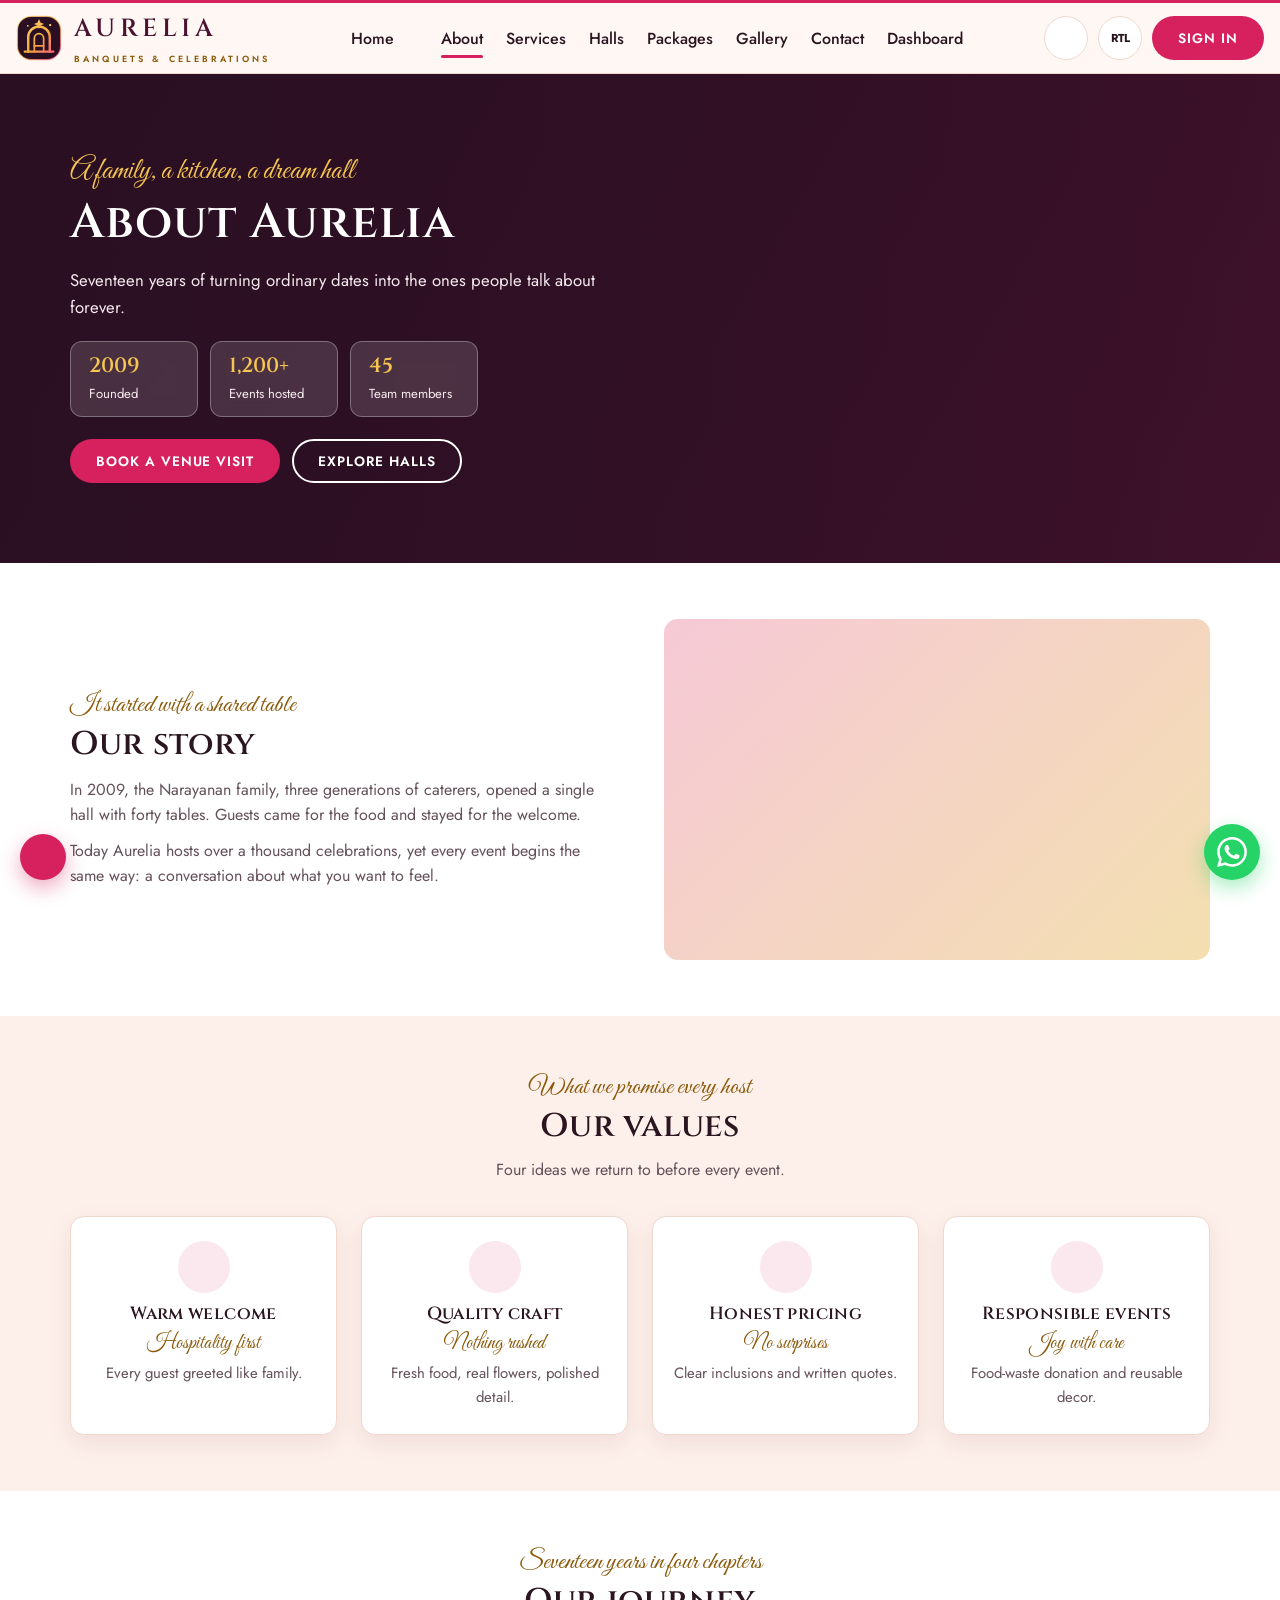
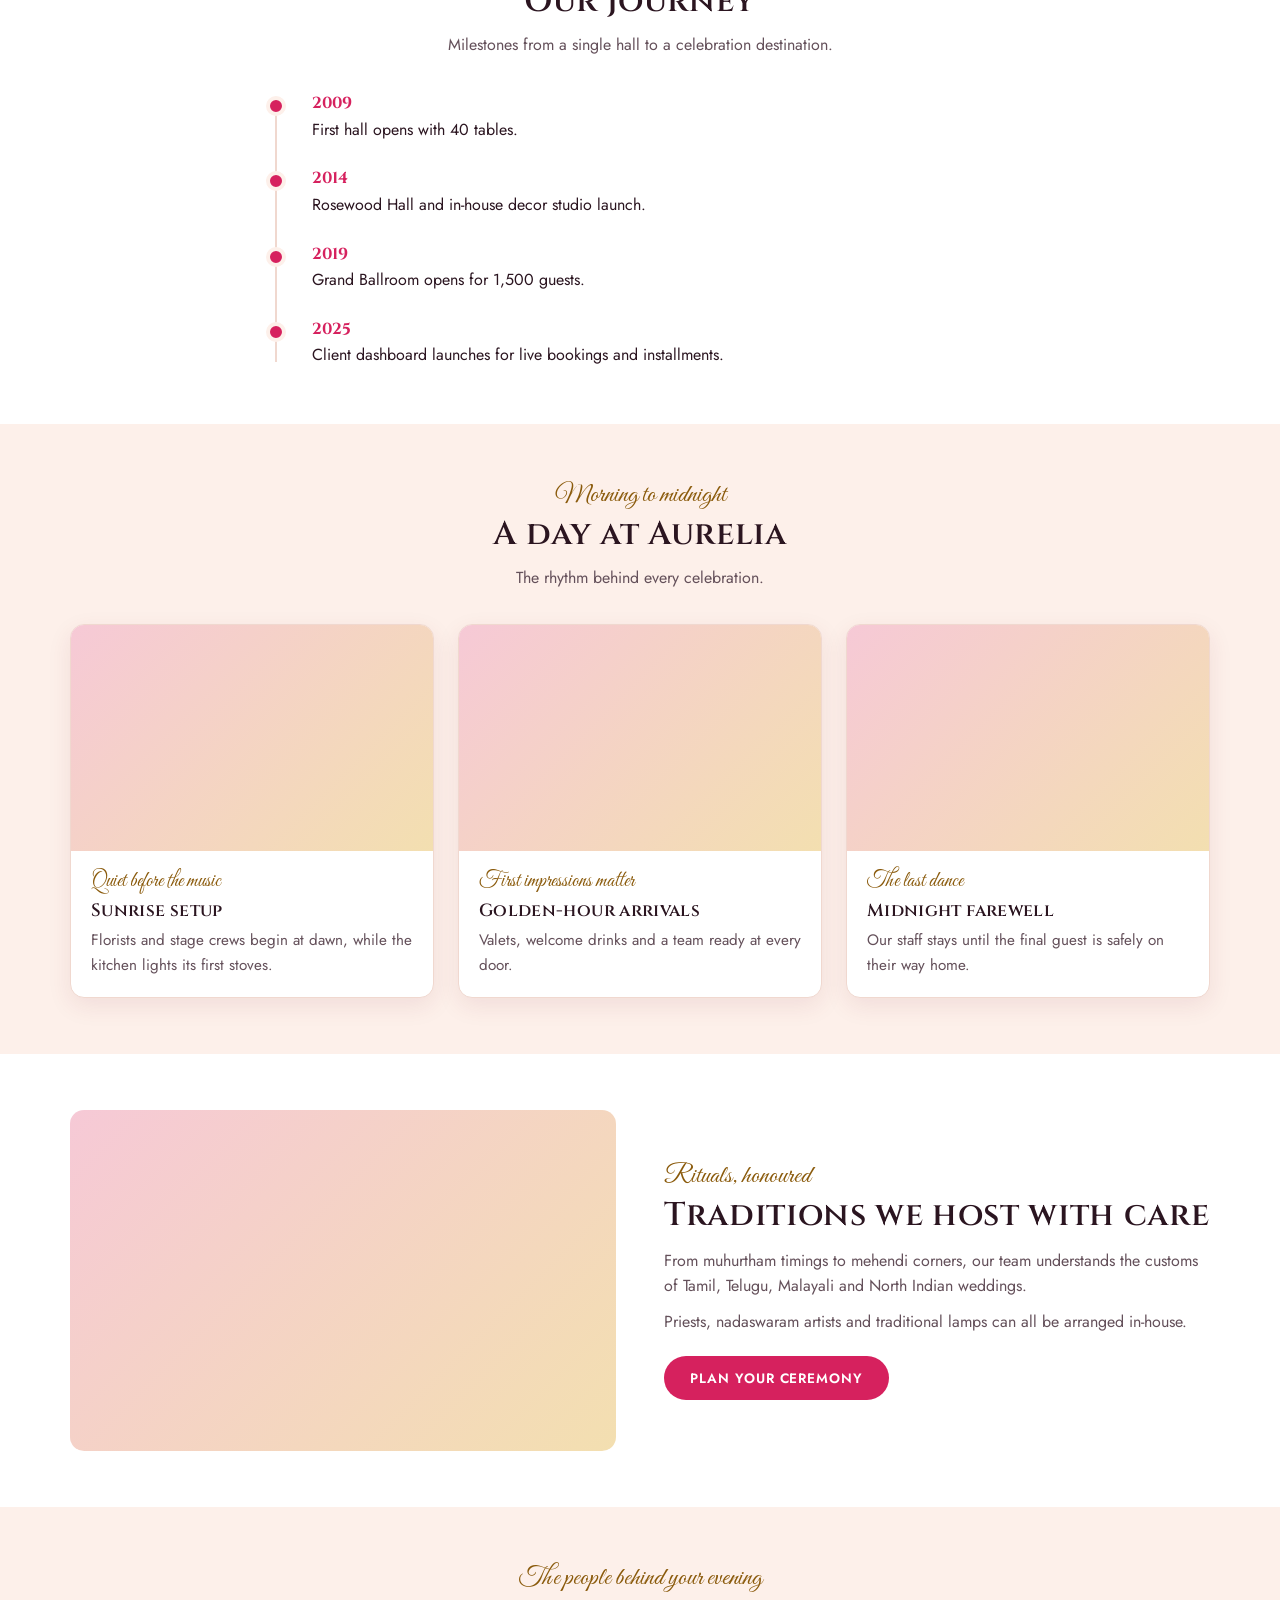
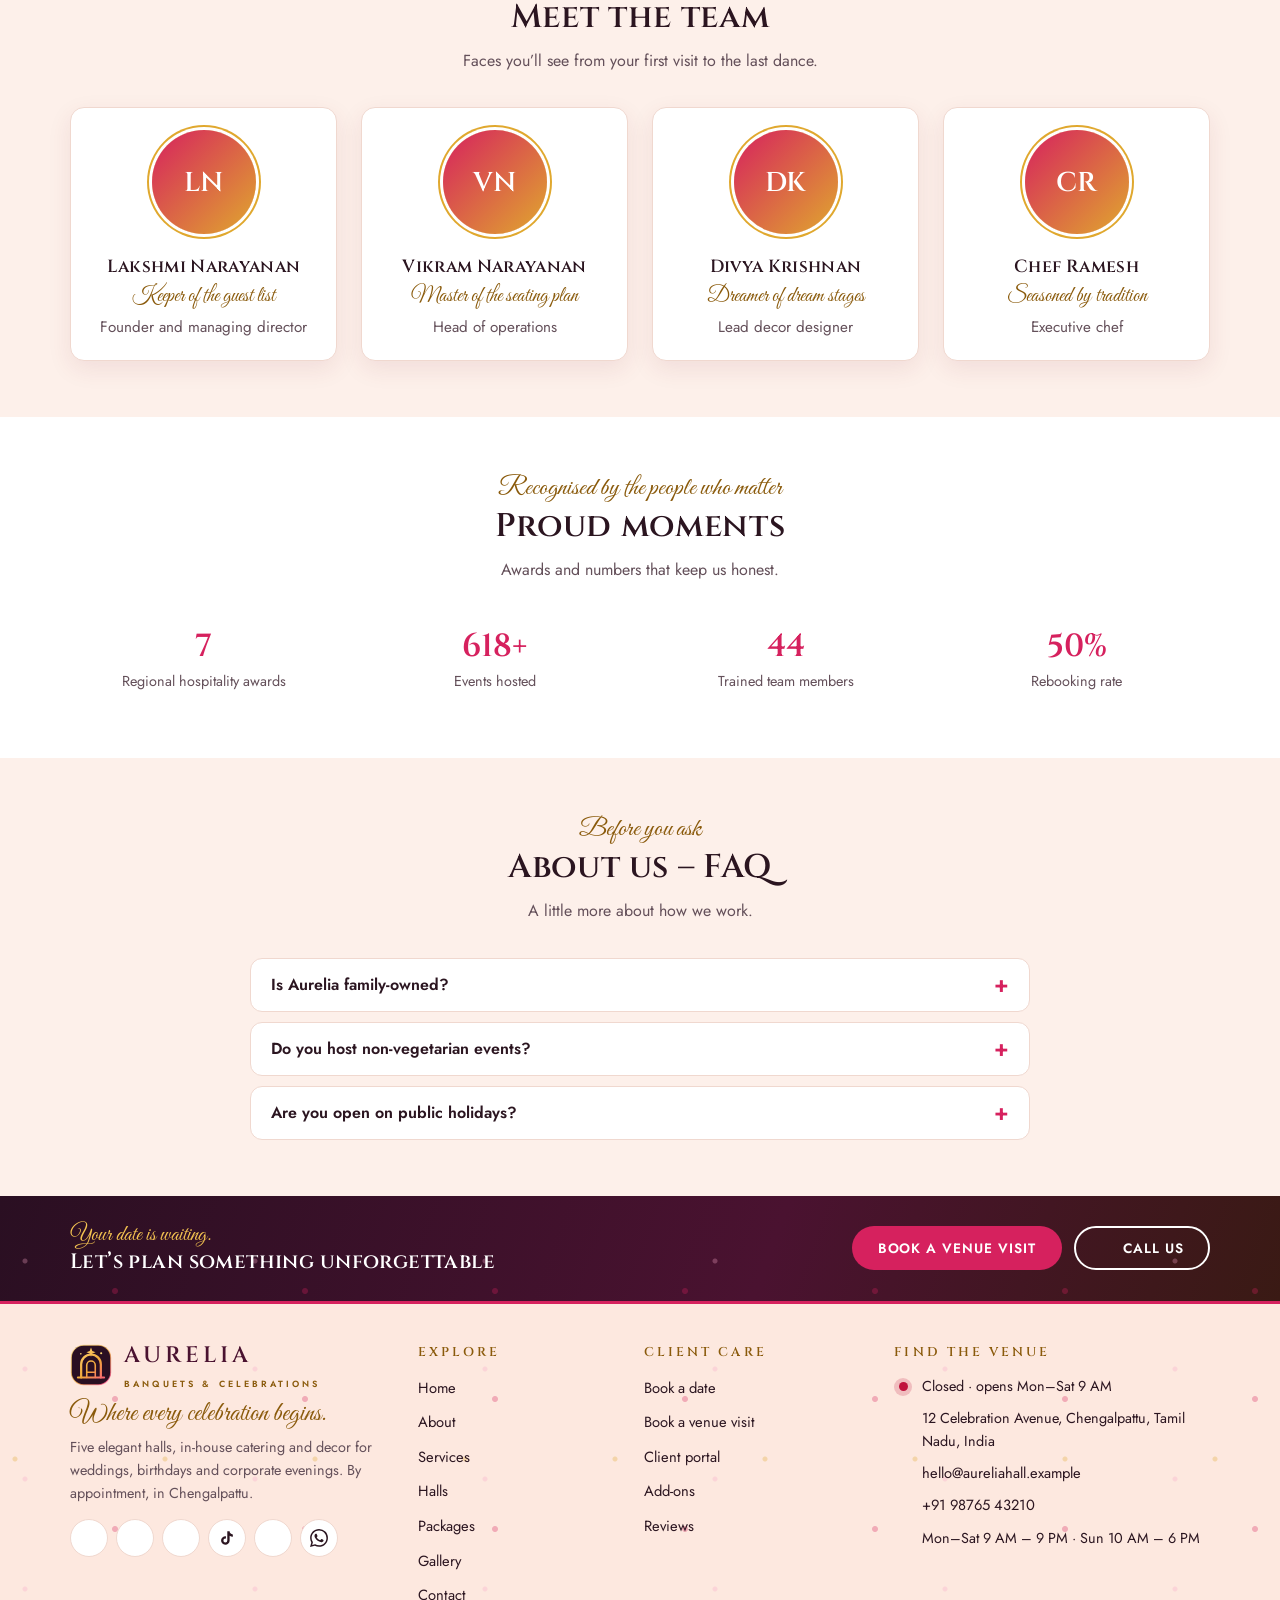
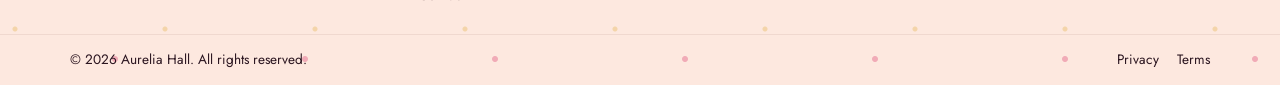
==== commit 21c36d6a: "Add files via upload" ====
--- a/about.html
+++ b/about.html
@@ -1,12 +1,23 @@
-<!DOCTYPE html><html lang="en"><head><meta charset="utf-8"><meta name="viewport" content="width=device-width,initial-scale=1"><meta name="description" content="Aurelia Hall – banquet halls, catering and decor for weddings, engagements, birthdays and corporate events in Chengalpattu. Check dates and book online."><meta name="theme-color" content="#190812"><meta property="og:title" content="Aurelia Hall – Banquets &amp; Celebrations"><meta property="og:description" content="Aurelia Hall – banquet halls, catering and decor for weddings, engagements, birthdays and corporate events in Chengalpattu. Check dates and book online."><title>About | Aurelia Hall – Banquets &amp; Celebrations</title><link rel="icon" type="image/svg+xml" href="favicon.svg"><link rel="apple-touch-icon" href="favicon.svg"><link rel="preconnect" href="https://fonts.googleapis.com"><link href="https://fonts.googleapis.com/css2?family=Great+Vibes&family=Jost:wght@400;500;600&family=Playfair+Display:ital,wght@0,600;0,700;0,800;1,600;1,700&display=swap" rel="stylesheet"><link rel="stylesheet" href="theme.css"><link rel="stylesheet" href="images.css"><link rel="stylesheet" href="style.css"></head><body><div id="hdr"></div><section class="hx hx-about confetti"><div class="wrap"><div class="hx-txt"><span class="kicker">Our story</span><h1>About <em>Aurelia Hall</em></h1><p>A family-run banquet venue that turns guest lists into memories.</p><ul class="hx-facts"><li><b>2012</b><span>Founded</span></li><li><b>5</b><span>Grand halls</span></li><li><b>1,200+</b><span>Events hosted</span></li></ul></div><div class="hx-arches" role="img" aria-label="Guests celebrating inside Aurelia Hall"><div class="a1 bg-abHead fb-1"></div><div class="a2 bg-abSplit fb-4"></div><div class="seal"><b>14</b><span>years of<br>celebrations</span></div></div></div></section>
-<div class="wrap hb"><div class="hero-card"><div class="hc-t"><h3>Visit us today</h3><p id="abSt"></p></div><div class="hc-f"><div><label>Hours</label><span>Mon–Sat 9 AM – 9 PM<br>Sun 10 AM – 6 PM</span></div><div><label>Address</label><span>12 Celebration Avenue, Chengalpattu</span></div></div><div class="hc-a"><a class="btn" href="#" data-enquire>Book a visit</a></div></div></div>
-<section><div class="wrap"><div class="split"><div class="ph" data-img="abSplit" data-alt="Guests laughing together at a celebration"><span class="cap">Celebrating since 2012</span></div><div><span class="tagline">Family-run since 2012</span><h2>One team, every detail</h2><p>We started with a single hall and a simple idea: families should enjoy their own events. Today five halls, an in-house kitchen and a decor studio work as one team, so you deal with one contact from the first visit to the last dance.</p><a class="btn" href="halls.html">Meet the halls</a></div></div></div></section>
-<section class="alt" data-block="awards"></section>
-<section><div class="wrap"><span class="tagline">Our promise to you</span><h2>What we promise</h2><div class="grid c4"><div class="feat"><h3>Clear pricing</h3><p>Hall, menu and decor are itemised before you pay.</p></div><div class="feat"><h3>Fresh, on-site cooking</h3><p>Veg, multi-cuisine and royal menus made in our kitchen.</p></div><div class="feat"><h3>Flexible payments</h3><p>Three installments, tracked in your client dashboard.</p></div><div class="feat"><h3>A coordinator on the day</h3><p>Someone from our team stays until the last guest leaves.</p></div></div></div></section>
-<section class="alt"><div class="wrap"><div class="center"><span class="tagline">Made with love, from scratch</span><h2>Behind the scenes</h2><p class="lead">Our kitchen, pastry and decor teams prepare every event from scratch.</p></div><div class="mosaic"><div class="ph w2" data-img="abKitchen" data-alt="Chef arranging small plates"><span class="cap">The kitchen line</span></div><div class="ph" data-img="abPastry" data-alt="Cake and cupcakes from the pastry studio"><span class="cap">Pastry studio</span></div><div class="ph" data-img="abTable" data-alt="Table styling"><span class="cap">Table styling</span></div></div></div></section>
-<section><div class="wrap"><span class="tagline">Fourteen years of celebrations</span><h2>Our journey</h2><div class="tl"><div><b>2012</b><p>Aurelia opens its first hall, the Pearl Room.</p></div><div><b>2016</b><p>Rose Court and the in-house kitchen open.</p></div><div><b>2020</b><p>Marigold Terrace and the Grand Ballroom complete the venue.</p></div><div><b>2026</b><p>Online booking and installment tracking launch for clients.</p></div></div></div></section>
-<section class="alt"><div class="wrap"><span class="tagline">A few quick answers</span><h2>Good to know</h2><div class="faq"><details><summary>How do I hold a date?</summary><p>Choose a hall and date in your dashboard and pay the first installment (40%).</p></details><details><summary>Can I bring my own caterer?</summary><p>Yes. Select “No catering” in the add-ons and the hall price applies.</p></details><details><summary>Can I cancel a booking?</summary><p>You can cancel from your dashboard, and the date is released immediately.</p></details><details><summary>Is parking available?</summary><p>Free parking is included, with valet service on the Platinum package.</p></details></div></div></section>
-<section class="alt" data-block="reviews" data-n="3"></section>
-<section><div class="wrap"><div class="center"><span class="tagline">Come say hello</span><h2>Find us</h2><p class="lead">Visit any day between 9 AM and 6 PM. Free parking is available on site.</p></div><div class="mapgrid"><iframe title="Map showing Chengalpattu, Tamil Nadu" loading="lazy" referrerpolicy="no-referrer-when-downgrade" src="https://maps.google.com/maps?q=Chengalpattu%2C%20Tamil%20Nadu&amp;output=embed"></iframe><div class="panel"><h3>Visit Aurelia Hall</h3><dl><dt>Address</dt><dd>12 Celebration Avenue, Chengalpattu, Tamil Nadu</dd><dt>Phone</dt><dd>+91 98765 43210</dd><dt>Email</dt><dd>hello@aureliahall.example</dd><dt>Hours</dt><dd>Mon–Sat 9 AM – 9 PM · Sun 10 AM – 6 PM</dd></dl><a class="btn" href="#" data-enquire>Book a venue visit</a></div></div></div></section>
-<section><div class="wrap"><div class="center"><span class="tagline">Plan it step by step</span><h2>Your event planning checklist</h2><p class="lead">Tick things off as you go. Your progress is saved on this device.</p></div><div class="chk"><div class="bar"><i id="cb"></i></div><p class="legend" id="ct"></p><div id="cl"></div></div></div></section>
-<div id="ftr"></div><script src="images.js"></script><script src="script.js"></script></body></html>+<!DOCTYPE html>
+<html lang="en" dir="ltr">
+<head>
+<meta charset="utf-8">
+<meta name="viewport" content="width=device-width,initial-scale=1">
+<title>About Us | Aurelia Banquets &amp; Celebrations</title>
+<meta name="description" content="Meet the family behind Aurelia Banquets &amp; Celebrations in Chengalpattu: our story, values, team and journey since 2009.">
+<link rel="icon" type="image/svg+xml" href="favicon.svg?v=4">
+<link rel="preconnect" href="https://fonts.googleapis.com">
+<link rel="preconnect" href="https://fonts.gstatic.com" crossorigin>
+<link href="https://fonts.googleapis.com/css2?family=Cinzel:wght@500;600&family=Great+Vibes&family=Jost:wght@300;400;500;600&display=swap" rel="stylesheet">
+<link rel="stylesheet" href="style.css">
+<script src="https://unpkg.com/lucide@0.383.0/dist/umd/lucide.min.js" defer></script>
+<script src="main.js" defer></script>
+</head>
+<body>
+<div id="site-header"></div>
+<main id="main">
+<section class="hero page"><img data-u="1519741497674-611481863552" data-w="1800" alt="Groom beside bride holding a bouquet" fetchpriority="high"><div class="container"><div class="in"><span class="script">A family, a kitchen, a dream hall</span><h1>About Aurelia</h1><p>Seventeen years of turning ordinary dates into the ones people talk about forever.</p><div class="facts"><div><b>2009</b><span>Founded</span></div><div><b>1,200+</b><span>Events hosted</span></div><div><b>45</b><span>Team members</span></div></div><div class="row-btns on-dark"><a class="btn btn-primary" href="contact.html#visit">Book a venue visit</a><a class="btn btn-secondary" href="halls.html">Explore halls</a></div></div></div></section><section class="sec"><div class="container"><div class="split"><div class="txt rv"><span class="script">It started with a shared table</span><h2>Our story</h2><p>In 2009, the Narayanan family, three generations of caterers, opened a single hall with forty tables. Guests came for the food and stayed for the welcome.</p><p>Today Aurelia hosts over a thousand celebrations, yet every event begins the same way: a conversation about what you want to feel.</p></div><div class="rv"><div class="ph wide"><img data-u="1520854221256-17451cc331bf" data-w="900" alt="Couple holding hands at their celebration" width="900" height="562" loading="lazy"></div></div></div></div></section><section class="sec alt"><div class="container"><div class="sec-head rv"><span class="script">What we promise every host</span><h2>Our values</h2><p>Four ideas we return to before every event.</p></div><div class="g g4"><article class="card feat rv"><span class="ico"><i data-lucide="heart-handshake"></i></span><h3>Warm welcome</h3><span class="tagl">Hospitality first</span><p>Every guest greeted like family.</p></article><article class="card feat rv"><span class="ico"><i data-lucide="gem"></i></span><h3>Quality craft</h3><span class="tagl">Nothing rushed</span><p>Fresh food, real flowers, polished detail.</p></article><article class="card feat rv"><span class="ico"><i data-lucide="scale"></i></span><h3>Honest pricing</h3><span class="tagl">No surprises</span><p>Clear inclusions and written quotes.</p></article><article class="card feat rv"><span class="ico"><i data-lucide="leaf"></i></span><h3>Responsible events</h3><span class="tagl">Joy with care</span><p>Food-waste donation and reusable decor.</p></article></div></div></section><section class="sec"><div class="container"><div class="sec-head rv"><span class="script">Seventeen years in four chapters</span><h2>Our journey</h2><p>Milestones from a single hall to a celebration destination.</p></div><div class="tl rv"><div><b>2009</b>First hall opens with 40 tables.</div><div><b>2014</b>Rosewood Hall and in-house decor studio launch.</div><div><b>2019</b>Grand Ballroom opens for 1,500 guests.</div><div><b>2025</b>Client dashboard launches for live bookings and installments.</div></div></div></section><section class="sec alt"><div class="container"><div class="sec-head rv"><span class="script">Morning to midnight</span><h2>A day at Aurelia</h2><p>The rhythm behind every celebration.</p></div><div class="g g3"><article class="card rv"><div class="ph "><img data-u="1784450441669-2d536cf3c395" data-w="700" alt="Dining table set with flowers and balloons" width="700" height="437" loading="lazy"></div><div class="bd"><span class="tagl">Quiet before the music</span><h3>Sunrise setup</h3><p>Florists and stage crews begin at dawn, while the kitchen lights its first stoves.</p></div></article><article class="card rv"><div class="ph "><img data-u="1591604466107-ec97de577aff" data-w="700" alt="Couple arriving in formal wear" width="700" height="437" loading="lazy"></div><div class="bd"><span class="tagl">First impressions matter</span><h3>Golden-hour arrivals</h3><p>Valets, welcome drinks and a team ready at every door.</p></div></article><article class="card rv"><div class="ph "><img data-u="1550784718-990c6de52adf" data-w="700" alt="Bride and groom standing together" width="700" height="437" loading="lazy"></div><div class="bd"><span class="tagl">The last dance</span><h3>Midnight farewell</h3><p>Our staff stays until the final guest is safely on their way home.</p></div></article></div></div></section><section class="sec"><div class="container"><div class="split rev"><div class="txt rv"><span class="script">Rituals, honoured</span><h2>Traditions we host with care</h2><p>From muhurtham timings to mehendi corners, our team understands the customs of Tamil, Telugu, Malayali and North Indian weddings.</p><p>Priests, nadaswaram artists and traditional lamps can all be arranged in-house.</p><div class="row-btns"><a class="btn btn-primary" href="contact.html">Plan your ceremony</a></div></div><div class="rv"><div class="ph wide"><img data-u="1515934751635-c81c6bc9a2d8" data-w="900" alt="Gold wedding rings resting on pink roses" width="900" height="562" loading="lazy"></div></div></div></div></section><section class="sec alt"><div class="container"><div class="sec-head rv"><span class="script">The people behind your evening</span><h2>Meet the team</h2><p>Faces you’ll see from your first visit to the last dance.</p></div><div class="g g4"><article class="card team rv"><span class="pic"><span aria-hidden="true">LN</span><img data-u="1599566219227-2efe0c9b7f5f" data-w="240" alt="Portrait of Lakshmi Narayanan" width="120" height="120" loading="lazy"></span><div class="bd"><h3>Lakshmi Narayanan</h3><span class="tagl">Keeper of the guest list</span><p>Founder and managing director</p></div></article><article class="card team rv"><span class="pic"><span aria-hidden="true">VN</span><img data-u="1757744705465-ea08b0ddc38a" data-w="240" alt="Portrait of Vikram Narayanan" width="120" height="120" loading="lazy"></span><div class="bd"><h3>Vikram Narayanan</h3><span class="tagl">Master of the seating plan</span><p>Head of operations</p></div></article><article class="card team rv"><span class="pic"><span aria-hidden="true">DK</span><img data-u="1758600587815-b654d1405e83" data-w="240" alt="Portrait of Divya Krishnan" width="120" height="120" loading="lazy"></span><div class="bd"><h3>Divya Krishnan</h3><span class="tagl">Dreamer of dream stages</span><p>Lead decor designer</p></div></article><article class="card team rv"><span class="pic"><span aria-hidden="true">CR</span><img data-u="1656338997878-279d71d48f6e" data-w="240" alt="Portrait of Chef Ramesh" width="120" height="120" loading="lazy"></span><div class="bd"><h3>Chef Ramesh</h3><span class="tagl">Seasoned by tradition</span><p>Executive chef</p></div></article></div></div></section><section class="sec"><div class="container"><div class="sec-head rv"><span class="script">Recognised by the people who matter</span><h2>Proud moments</h2><p>Awards and numbers that keep us honest.</p></div><div class="g g4"><div class="stat rv"><b data-count="12" data-suf="">0</b><span>Regional hospitality awards</span></div><div class="stat rv"><b data-count="1200" data-suf="+">0</b><span>Events hosted</span></div><div class="stat rv"><b data-count="85" data-suf="">0</b><span>Trained team members</span></div><div class="stat rv"><b data-count="98" data-suf="%">0</b><span>Rebooking rate</span></div></div></div></section><section class="sec alt"><div class="container"><div class="sec-head rv"><span class="script">Before you ask</span><h2>About us – FAQ</h2><p>A little more about how we work.</p></div><div class="faq rv"><details><summary>Is Aurelia family-owned?</summary><p>Yes. The Narayanan family still runs the venue and the kitchen.</p></details><details><summary>Do you host non-vegetarian events?</summary><p>Yes. We offer vegetarian and non-vegetarian menus with separate kitchens.</p></details><details><summary>Are you open on public holidays?</summary><p>We host events on most holidays; our office hours follow the posted schedule.</p></details></div></div></section>
+</main>
+<div id="site-footer"></div>
+</body>
+</html>
--- a/style.css
+++ b/style.css
@@ -1,365 +1,579 @@
-*{box-sizing:border-box;margin:0;padding:0}html{scroll-behavior:smooth;scrollbar-gutter:stable}
-body{overflow-x:clip;font:17px/1.7 'Jost',system-ui,sans-serif;color:var(--ink);background:var(--bg)}
-h1,h2,h3,.brand b{font-family:'Playfair Display',Georgia,serif;font-weight:700;line-height:1.15}
-h1{font-size:clamp(2.4rem,5.5vw,4.4rem)}h2{font-size:clamp(1.8rem,3.6vw,2.8rem)}h3{font-size:1.3rem}
-a{color:inherit}.wrap{max-width:1280px;margin:0 auto;padding:0 28px}section{padding:96px 0}.alt{background:var(--bg2)}.dark{background:var(--deep);color:var(--on-deep)}
-.lead{max-width:62ch;color:var(--muted);margin-top:12px;font-size:1.1rem}.center{text-align:center}.center .lead{margin-inline:auto}
-:focus-visible{outline:3px solid var(--secondary-text);outline-offset:2px}
-.btn{display:inline-flex;align-items:center;gap:10px;justify-content:center;padding:14px 30px;border-radius:999px;border:0;background:var(--grad);color:var(--btn-ink);font:700 1rem 'Jost',sans-serif;text-decoration:none;cursor:pointer;transition:.2s}
-.btn:hover{filter:brightness(1.1);transform:translateY(-1px)}.btn.ghost{background:transparent;color:var(--ink);border:1.5px solid var(--line)}.btn.sm{padding:9px 18px;font-size:.92rem}.btn:disabled{opacity:.45;cursor:not-allowed;transform:none}
-.hero .btn.ghost,.cta .btn.ghost,.hero2 .btn.ghost{color:var(--white);border-color:rgba(var(--white-rgb),.5)}
-.confetti{position:relative;isolation:isolate}
-.confetti::before{content:"";position:absolute;inset:0;z-index:-1;opacity:.2;pointer-events:none;background-image:radial-gradient(circle,var(--secondary) 0 3px,transparent 4px),radial-gradient(circle,var(--primary) 0 2.5px,transparent 3.5px),radial-gradient(circle,var(--secondary) 0 2px,transparent 3px),radial-gradient(circle,var(--white) 0 1.5px,transparent 2.5px);background-size:150px 150px,210px 210px,260px 260px,110px 110px;background-position:10px 20px,80px 100px,130px 40px,50px 80px}
-/* header */
-#hdr{position:sticky;top:0;z-index:60}header.site{position:relative;background:var(--bg);border-bottom:1px solid var(--line)}
-.hd{display:grid;grid-template-columns:1fr auto 1fr;align-items:center;height:96px;gap:32px}
-.brand{display:flex;align-items:center;gap:14px;text-decoration:none;color:var(--ink)}.brand svg{flex:none}
-.brand b{display:block;font-size:1.45rem;letter-spacing:.1em;line-height:1}.brand small{display:block;font-size:.62rem;letter-spacing:.24em;color:var(--secondary-text);margin-top:5px;font-weight:600}
-nav.main{display:flex;justify-content:center;align-items:center;gap:36px}
-nav.main>a,.dd>a{position:relative;text-decoration:none;font-weight:600;color:var(--soft);padding:10px 0;display:inline-flex;align-items:center;gap:6px;font-size:1.1rem;height:48px}
-nav.main>a::after,.dd>a::after{content:"";position:absolute;left:0;right:0;bottom:4px;height:3px;border-radius:3px;background:var(--grad);transform:scaleX(0);transition:.25s}
-nav.main>a:hover::after,.dd>a:hover::after,nav.main .on::after{transform:scaleX(1)}nav.main>a:hover,.dd>a:hover,nav.main .on{color:var(--ink)}
-.dd{position:relative}.dd-m{position:absolute;top:calc(100% + 8px);left:0;min-width:200px;background:var(--card);border:1px solid var(--line);border-radius:16px;padding:8px;display:none;box-shadow:0 24px 50px rgba(var(--black-rgb),.4)}
-.dd-m::before{content:"";position:absolute;top:-12px;left:0;right:0;height:12px}.dd:hover .dd-m,.dd:focus-within .dd-m{display:block}
-.dd-m a{display:block;padding:11px 16px;border-radius:10px;text-decoration:none;color:var(--soft);font-weight:600}.dd-m a:hover{background:var(--bg2);color:var(--ink)}
-.acts{display:flex;align-items:center;gap:12px}.ib{width:48px;height:48px;border-radius:50%;border:1.5px solid var(--line);background:var(--card);color:var(--ink);display:grid;place-items:center;cursor:pointer;font:800 .78rem 'Jost',sans-serif}
-.burger{display:none}.brand{justify-self:start}.acts{justify-self:end}
-@media(max-width:1240px){.hd{grid-template-columns:auto 1fr}.acts{justify-content:flex-end}.burger{display:grid}nav.main{position:absolute;top:100%;left:0;right:0;background:var(--bg);flex-direction:column;align-items:flex-start;padding:22px 28px;border-bottom:1px solid var(--line);display:none;gap:6px}nav.main.open{display:flex}.dd-m{position:static;display:block;border:0;box-shadow:none;background:none;padding:0 0 0 14px}.dd .ch{display:none}}
-@media(max-width:700px){.brand b{font-size:1.2rem}.hd{height:80px}#rt{display:none}.login{padding:0 14px}}
-html[dir=rtl] .arr{transform:scaleX(-1)}html[dir=rtl] .dd-m{left:auto;right:0}
-/* cta + footer */
-.cta{background:radial-gradient(800px 400px at 85% 0,rgba(var(--primary-rgb),.5),transparent 60%),radial-gradient(600px 400px at 0 100%,rgba(var(--secondary-rgb),.3),transparent 60%),var(--deep2);color:var(--white);text-align:center;padding:100px 0}
-.cta p{max-width:56ch;margin:14px auto 32px;color:var(--on-deep-soft);font-size:1.15rem}.cta .btn+.btn{margin-left:12px}
-footer.site{background:var(--bg2);border-top:1px solid var(--line);padding:84px 0 0}
-.fgrid{display:grid;grid-template-columns:1.5fr .8fr .8fr 1.3fr;gap:56px;align-items:start}@media(max-width:1000px){.fgrid{grid-template-columns:1fr 1fr}}@media(max-width:560px){.fgrid{grid-template-columns:1fr}}
-.fh{height:64px;display:flex;align-items:center;margin-bottom:24px}
-footer h4{font:800 1rem 'Jost',sans-serif;letter-spacing:.22em;text-transform:uppercase;color:var(--secondary-text)}
-.fdesc{color:var(--muted);margin-bottom:28px;font-size:1.08rem;line-height:1.9;max-width:44ch}footer h5{font-size:1.2rem;margin-bottom:14px;font-family:'Playfair Display',Georgia,serif}
-footer ul{list-style:none}footer li{margin-bottom:18px}footer li a{text-decoration:none;color:var(--soft);font-size:1.12rem}footer li a:hover{color:var(--secondary-text)}
-.nlf{display:flex;max-width:460px;border:1.5px solid var(--line);border-radius:999px;overflow:hidden;background:var(--card)}.nlf input{flex:1;border:0;background:none;color:var(--ink);padding:0 24px;height:60px;font:inherit;min-width:0}.nlf input:focus-visible{outline-offset:-3px}.nlf button{width:84px;border:0;background:var(--grad);color:var(--btn-ink);cursor:pointer;display:grid;place-items:center}
-.soc{display:flex;gap:12px;margin-top:28px;flex-wrap:wrap}.soc a{width:54px;height:54px;border-radius:50%;border:1.5px solid var(--line);display:grid;place-items:center;color:var(--ink);transition:.2s}.soc a:hover{background:var(--grad);color:var(--btn-ink);border-color:transparent}
-.copy{border-top:1px solid var(--line);margin-top:40px;padding:26px 0;color:var(--muted);font-size:.95rem;display:flex;justify-content:space-between;flex-wrap:wrap;gap:8px}
-.fab{position:fixed;right:24px;border-radius:50%;display:grid;place-items:center;z-index:70;border:0;cursor:pointer}
-#up{bottom:106px;width:56px;height:56px;background:var(--card);color:var(--ink);border:1.5px solid var(--line);display:none}#up.show{display:grid}#wa{bottom:24px;width:66px;height:66px;background:var(--grad);color:var(--btn-ink);box-shadow:0 10px 26px rgba(var(--primary-rgb),.45)}
-/* hero */
-.hero,.hero2{background:radial-gradient(900px 520px at 85% 0,rgba(var(--primary-rgb),.5),transparent 60%),radial-gradient(700px 500px at 0 100%,rgba(var(--secondary-rgb),.28),transparent 60%),var(--deep);color:var(--white);padding:110px 0}
-.hero .wrap{display:grid;grid-template-columns:1.15fr .85fr;gap:56px;align-items:center}@media(max-width:900px){.hero .wrap{grid-template-columns:1fr}.arch-w{display:none}}
-.hero p{margin:22px 0 34px;font-size:1.25rem;color:var(--on-deep-soft);max-width:52ch}.hero .btn+.btn{margin-left:12px}
-.chips{display:flex;gap:10px;flex-wrap:wrap;margin-top:34px}.chips span{border:1px solid rgba(var(--white-rgb),.3);border-radius:999px;padding:6px 16px;font-size:.95rem;color:var(--on-deep-soft)}
-.arch-w{position:relative}.arch{aspect-ratio:4/5;border-radius:999px 999px 24px 24px;border:3px solid var(--secondary-text);background:radial-gradient(circle at 50% 28%,var(--primary),var(--plum) 60%,var(--deep));display:grid;place-items:center;box-shadow:0 0 0 14px rgba(var(--secondary-rgb),.12),0 30px 80px rgba(var(--primary-rgb),.35)}
-.chip{position:absolute;background:var(--white);color:var(--deep);border-radius:16px;padding:10px 18px;font-weight:700;box-shadow:0 14px 30px rgba(var(--black-rgb),.35)}.chip.a{left:-30px;bottom:90px}.chip.b{right:-14px;top:70px}
-.hero2{text-align:center}.hero2 h1{max-width:18ch;margin:0 auto}.hero2 p{max-width:56ch;margin:22px auto 0;font-size:1.25rem;color:var(--on-deep-soft)}
-.qs{display:grid;grid-template-columns:1.3fr 1fr auto;gap:12px;background:var(--card);border:1px solid var(--line);padding:14px;border-radius:999px;max-width:860px;margin:44px auto 0;color:var(--ink)}.qs input,.qs select{border-radius:999px;border:0;background:var(--bg2)}@media(max-width:700px){.qs{grid-template-columns:1fr;border-radius:24px}}
-.page-head{background:radial-gradient(700px 360px at 90% 0,rgba(var(--primary-rgb),.5),transparent 60%),var(--deep2);color:var(--white);padding:84px 0}.page-head p{color:var(--on-deep-soft);margin-top:10px;font-size:1.15rem;max-width:60ch}
-.ribbon{overflow:hidden;background:var(--grad);color:var(--btn-ink);padding:18px 0;white-space:nowrap;font:800 1.35rem 'Playfair Display',Georgia,serif}.ribbon div{display:inline-block;animation:mq 30s linear infinite}.ribbon span{margin:0 26px}@keyframes mq{to{transform:translateX(-50%)}}
-/* content */
-.grid{display:grid;gap:26px;margin-top:44px;grid-template-columns:repeat(auto-fit,minmax(270px,1fr))}
-.card{background:var(--card);border:1px solid var(--line);border-radius:var(--r);overflow:hidden;display:flex;flex-direction:column}
-.card .img{height:190px;display:grid;place-items:center;color:var(--white);font:800 1.5rem 'Playfair Display',Georgia,serif}.card .body{padding:24px;display:flex;flex-direction:column;gap:8px;flex:1}.card .body p{color:var(--muted)}.card .body .btn{margin-top:auto}
-.tag{display:inline-block;font-size:.8rem;background:var(--bg2);color:var(--soft);padding:2px 12px;border-radius:99px;margin:0 4px 4px 0;border:1px solid var(--line)}
-.price{font:800 1.55rem 'Playfair Display',Georgia,serif;color:var(--secondary-text)}.feat{padding:14px 0;border-top:3px solid var(--secondary-text)}.feat p{color:var(--muted);margin-top:8px}
-.ev{min-height:300px;border-radius:24px;padding:28px;color:var(--white);text-decoration:none;display:flex;flex-direction:column;justify-content:flex-end;position:relative;overflow:hidden;transition:.25s}.ev:hover{transform:translateY(-6px)}
-.ev::before{content:"✦";position:absolute;top:-10px;right:14px;font-size:9rem;opacity:.18;line-height:1}.ev p{margin-top:8px;opacity:.92}
-.steps{display:grid;grid-template-columns:repeat(auto-fit,minmax(220px,1fr));gap:24px;margin-top:44px}.step{background:var(--card);border:1px solid var(--line);border-radius:22px;padding:28px}.step p{color:var(--muted);margin-top:6px}
-.step i{width:50px;height:50px;border-radius:50%;background:var(--grad);color:var(--btn-ink);display:grid;place-items:center;font:800 1.2rem 'Playfair Display',Georgia,serif;font-style:normal;margin-bottom:16px}
-.split{display:grid;grid-template-columns:1fr 1fr;gap:64px;align-items:center}.split+.split{margin-top:90px}.split.rev .art{order:2}@media(max-width:860px){.split{grid-template-columns:1fr;gap:28px}.split.rev .art{order:0}}
-.art{aspect-ratio:4/3;border-radius:28px;display:grid;place-items:center;color:var(--white);font:800 2rem 'Playfair Display',Georgia,serif;text-align:center;padding:20px;box-shadow:0 24px 60px rgba(var(--black-rgb),.3)}.split p{color:var(--muted);margin:14px 0 24px}
-.quote{border-left:3px solid var(--secondary-text);padding-left:20px;font:600 1.15rem/1.5 'Playfair Display',Georgia,serif}.quote small{display:block;font:400 .95rem 'Jost',sans-serif;margin-top:10px;color:var(--on-deep-muted)}
-.tl{border-left:3px solid var(--secondary-text);margin:40px 0 0 10px;padding-left:34px}.tl div{margin-bottom:30px;position:relative}.tl div::before{content:"";position:absolute;left:-45px;top:6px;width:18px;height:18px;border-radius:50%;background:var(--grad)}.tl b{font:800 1.3rem 'Playfair Display',Georgia,serif;color:var(--secondary-text)}.tl p{color:var(--muted)}
-details{background:var(--card);border:1px solid var(--line);border-radius:16px;padding:18px 22px;margin-bottom:12px}summary{font-weight:700;cursor:pointer}details p{color:var(--muted);margin-top:10px}
-.filters{display:flex;gap:12px;flex-wrap:wrap;margin-top:30px}
-select,input[type=text],input[type=email],input[type=password],input[type=date],input[type=number]{padding:13px 16px;border:1px solid var(--line);border-radius:12px;font:inherit;background:var(--card);color:var(--ink);width:100%}
-.filters select{width:auto;min-width:200px;border-radius:999px}label{font-weight:600;font-size:.92rem;display:block;margin:12px 0 5px}
-.pk{border:1px solid var(--line);background:var(--card);border-radius:24px;padding:32px;display:flex;flex-direction:column;gap:10px}.pk.hot{border:2px solid var(--secondary-text);box-shadow:0 20px 50px rgba(var(--primary-rgb),.2)}
-.pk ul{list-style:none;margin:8px 0 16px}.pk li{padding:8px 0 8px 28px;position:relative;border-bottom:1px dashed var(--line);color:var(--muted)}.pk li:before{content:"✓";position:absolute;left:0;color:var(--ok);font-weight:700}.pk .btn{margin-top:auto}
-.tiles{columns:3 250px;column-gap:18px;margin-top:36px}.tile{break-inside:avoid;margin-bottom:18px;border-radius:20px;cursor:pointer;display:flex;align-items:flex-end;padding:18px;color:var(--white);font:700 1.1rem 'Playfair Display',Georgia,serif;border:0;width:100%;text-align:left}
-.lb{position:fixed;inset:0;background:rgba(var(--deep-rgb),.93);display:none;place-items:center;z-index:99;padding:20px}.lb.on{display:grid}.lb div{width:min(780px,100%);aspect-ratio:16/10;border-radius:24px;display:flex;align-items:flex-end;padding:28px;color:var(--white);font:800 1.7rem 'Playfair Display',Georgia,serif}
-.auth{max-width:460px;margin:70px auto;background:var(--card);border:1px solid var(--line);border-radius:26px;padding:36px}
-.tabs{display:flex;gap:8px;margin-bottom:16px}.tabs button{flex:1;padding:10px;border:0;border-bottom:3px solid var(--line);background:none;color:var(--muted);font:700 1rem 'Jost',sans-serif;cursor:pointer}.tabs button.on{border-color:var(--secondary-text);color:var(--ink)}
-.msg{margin-top:12px;font-size:.92rem;color:var(--bad)}.hint{background:var(--bg2);padding:10px 14px;border-radius:12px;font-size:.88rem;margin-bottom:8px;color:var(--muted)}
-.dash{display:grid;grid-template-columns:2fr 1fr;gap:26px;margin-top:32px;align-items:start}@media(max-width:900px){.dash{grid-template-columns:1fr}}
-.panel{background:var(--card);border:1px solid var(--line);border-radius:22px;padding:26px;margin-bottom:26px}.panel h3{margin-bottom:12px}
-.row2{display:grid;grid-template-columns:1fr 1fr;gap:14px}@media(max-width:520px){.row2{grid-template-columns:1fr}}
-.cal-h{display:flex;justify-content:space-between;align-items:center;margin:16px 0 10px;font-weight:700}
-.cal{display:grid;grid-template-columns:repeat(7,1fr);gap:5px;text-align:center}.cal .dn{font-size:.75rem;color:var(--muted)}
-.cal button{padding:10px 0;border:1px solid var(--line);border-radius:10px;background:var(--bg);color:var(--ink);cursor:pointer;font:inherit}
-.cal button:disabled{background:var(--bg2);color:var(--muted);text-decoration:line-through;cursor:not-allowed;opacity:.7}.cal button.bk{background:rgba(var(--bad-rgb),.18);color:var(--bad)}.cal button.sel{background:var(--grad);color:var(--btn-ink);border-color:transparent;font-weight:800}
-.legend{font-size:.82rem;margin-top:8px;color:var(--muted)}.opt{display:flex;gap:10px;align-items:center;padding:12px;border:1px solid var(--line);border-radius:14px;margin-bottom:8px;cursor:pointer;font-weight:400;margin-top:0}.opt span{flex:1}.opt b{color:var(--secondary-text)}
-.sum div{display:flex;justify-content:space-between;gap:10px;padding:7px 0;border-bottom:1px dashed var(--line)}.sum .tot{font-weight:700;font-size:1.2rem;border:0;color:var(--secondary-text)}
-.inst{display:flex;justify-content:space-between;align-items:center;gap:8px;padding:10px 0;border-bottom:1px solid var(--line);flex-wrap:wrap}.paid{color:var(--ok);font-weight:700}
-.bar{height:10px;background:var(--line);border-radius:9px;overflow:hidden;margin:8px 0}.bar i{display:block;height:100%;background:var(--ok)}
-.toast{position:fixed;bottom:24px;left:50%;transform:translateX(-50%);background:var(--card);color:var(--ink);padding:13px 24px;border-radius:999px;z-index:120;border:1px solid var(--secondary-text)}
-@media(prefers-reduced-motion:reduce){*{transition:none!important;scroll-behavior:auto!important;animation:none!important}}
-
-/* footer venue list */
-.vn{list-style:none}.vn li{display:flex;gap:12px;align-items:flex-start;margin-bottom:14px;color:var(--soft);font-size:1.02rem;line-height:1.5}.vn svg{flex:none;margin-top:3px;color:var(--secondary-text)}
-.vn .dot{width:12px;height:12px;margin:7px 5px 0 4px;border-radius:50%;flex:none;background:var(--bad);box-shadow:0 0 0 4px rgba(var(--bad-rgb),.22)}.vn .dot.on{background:var(--ok);box-shadow:0 0 0 4px rgba(var(--ok-rgb),.22)}
-footer.site::after{content:"";position:absolute;top:0;left:0;right:0;height:4px;background:var(--grad)}
-.hero,.hero2,.cta,.page-head,footer.site{position:relative;isolation:isolate;overflow:hidden}
-.fx{position:absolute;inset:0;width:100%;height:100%;z-index:-1;pointer-events:none}
-/* motion + hover */
-progress.prog{-webkit-appearance:none;appearance:none;display:block;position:fixed;top:0;left:0;width:100%;height:4px;border:0;background:transparent;z-index:100}progress.prog::-webkit-progress-bar{background:transparent}progress.prog::-webkit-progress-value{background:var(--grad)}progress.prog::-moz-progress-bar{background:var(--grad)}header.site{transition:box-shadow .3s}header.site.stuck{box-shadow:0 12px 30px rgba(var(--black-rgb),.28)}
-.btn{position:relative;overflow:hidden}.btn::after{content:"";position:absolute;inset:0;background:linear-gradient(100deg,transparent 30%,rgba(var(--white-rgb),.55) 50%,transparent 70%);transform:translateX(-120%);transition:transform .6s;pointer-events:none}.btn:hover::after{transform:translateX(120%)}
-.brand svg{transition:transform .4s}.brand:hover svg{transform:rotate(-8deg) scale(1.08)}.ib{transition:.25s}.ib:hover{border-color:var(--secondary-text);transform:translateY(-2px)}
-.card,.pk,.step,.ev,.tile,.panel{transition:transform .35s,box-shadow .35s,border-color .35s}
-.card:hover,.pk:hover,.step:hover{transform:translateY(-8px);border-color:var(--secondary-text);box-shadow:0 24px 50px rgba(var(--primary-rgb),.22)}
-.card .img{position:relative;overflow:hidden}.card .img::after{content:"";position:absolute;top:0;left:-60%;width:40%;height:100%;background:linear-gradient(100deg,transparent,rgba(var(--white-rgb),.35),transparent);transform:skewX(-20deg);transition:left .9s}.card:hover .img::after{left:130%}
-.step i{transition:transform .5s}.step:hover i{transform:rotate(360deg) scale(1.1)}.ev:hover{box-shadow:0 26px 50px rgba(var(--black-rgb),.35)}.ev::before{transition:transform .6s}.ev:hover::before{transform:rotate(25deg) scale(1.2)}
-.tile:hover{transform:scale(1.04) rotate(-.8deg);box-shadow:0 18px 40px rgba(var(--black-rgb),.35)}.soc a:hover{transform:translateY(-5px) rotate(8deg)}.soc a{transition:.25s}
-footer li a{display:inline-block;transition:.2s}footer li a:hover{transform:translateX(6px)}.opt{transition:.2s}.opt:hover{border-color:var(--secondary-text);background:var(--bg2)}.cal button{transition:.15s}.cal button:not(:disabled):hover{transform:scale(1.12);border-color:var(--secondary-text)}
-.ribbon:hover div{animation-play-state:paused}.arch{cursor:pointer}
-@keyframes up{from{opacity:0;transform:translateY(26px)}to{opacity:1;transform:none}}
-.hero .wrap>div:first-child>*,.hero2 .wrap>*,.page-head .wrap>*{animation:up .9s cubic-bezier(.2,.7,.2,1) both}
-.hero .wrap>div:first-child>*:nth-child(2),.hero2 .wrap>*:nth-child(2),.page-head .wrap>*:nth-child(2){animation-delay:.12s}.hero .wrap>div:first-child>*:nth-child(3),.hero2 .wrap>*:nth-child(3){animation-delay:.24s}.hero .wrap>div:first-child>*:nth-child(4){animation-delay:.36s}.hero .wrap>div:first-child>*:nth-child(5){animation-delay:.48s}
-.arch svg{transform-origin:50% 0;animation:sway 7s ease-in-out infinite}@keyframes sway{0%,100%{transform:rotate(-2.5deg)}50%{transform:rotate(2.5deg)}}
-.arch svg g circle{animation:tw 2.6s ease-in-out infinite}.arch svg g circle:nth-child(2n){animation-delay:-1.3s}@keyframes tw{50%{opacity:.3}}
-.chip{animation:fl 5s ease-in-out infinite}.chip.b{animation-delay:-2.5s}@keyframes fl{50%{transform:translateY(-12px)}}
-.rv{opacity:0;transform:translateY(30px);transition:opacity .7s ease,transform .7s cubic-bezier(.2,.7,.2,1)}.rv.in{opacity:1;transform:none}
-
-/* v5: compact brand, login button, slim footer */
-.brand{margin-left:-10px}.brand svg{width:50px;height:50px}.login{height:46px;padding:0 22px;font-size:.95rem}.acts{gap:10px}
-.cta{padding:40px 0;text-align:left}.cta .wrap{display:flex;justify-content:space-between;align-items:center;gap:24px;flex-wrap:wrap}.cta h2{font-size:clamp(1.4rem,2.4vw,1.9rem)}.cta p{margin:6px 0 0;font-size:1rem;max-width:48ch}.cta .btn+.btn{margin-left:0}.cta .bts{display:flex;gap:12px;flex-wrap:wrap}
-footer.site{padding:48px 0 0}.fgrid{gap:40px;grid-template-columns:1.5fr .8fr .8fr 1.2fr}.fh{height:52px;margin-bottom:14px}footer h4{font-size:.9rem}.fdesc{font-size:1rem;line-height:1.7;margin-bottom:20px}footer li{margin-bottom:10px}footer li a{font-size:1rem}.vn li{margin-bottom:10px;font-size:1rem}
-.soc{flex-wrap:nowrap;gap:8px;margin-top:0}.soc a{width:44px;height:44px}.soc svg{width:20px;height:20px}.copy{margin-top:24px;padding:18px 0;font-size:.9rem}
-@media(max-width:1000px){.fgrid{grid-template-columns:1fr 1fr}}@media(max-width:560px){.fgrid{grid-template-columns:1fr}.soc a{width:40px;height:40px}}
-/* v6: header never gets tight between 1240px and 1400px wide */
-nav.main{gap:clamp(20px,2.2vw,36px)}.hd{gap:clamp(16px,2vw,32px)}
-
-/* v7 extras */
-body{animation:pg .5s ease}@keyframes pg{from{opacity:0}}
-.stats{padding:44px 0;background:var(--bg2);border-bottom:1px solid var(--line)}.stats .wrap{display:grid;grid-template-columns:repeat(auto-fit,minmax(170px,1fr));gap:20px;text-align:center}
-.stats b{display:block;font:800 clamp(1.9rem,3.4vw,2.7rem) 'Playfair Display',Georgia,serif;background:var(--grad);-webkit-background-clip:text;background-clip:text;color:transparent;line-height:1.2}.stats span{color:var(--muted);font-weight:600}
-.slider{display:grid;max-width:820px;margin:36px auto 0}.slide{grid-area:1/1;opacity:0;visibility:hidden;transition:opacity .6s,visibility .6s}.slide.on{opacity:1;visibility:visible}
-.slide p{font:600 clamp(1.25rem,2.6vw,1.85rem)/1.45 'Playfair Display',Georgia,serif}.slide small{display:block;margin-top:18px;color:var(--secondary-text);font-size:1rem}
-.dots{display:flex;gap:10px;justify-content:center;margin-top:28px}.dots button{width:12px;height:12px;border-radius:50%;border:0;background:var(--line);cursor:pointer;transition:.3s}.dots button.on{width:34px;border-radius:99px;background:var(--grad)}
-.est{display:grid;grid-template-columns:1.4fr 1fr;gap:26px;margin-top:36px;align-items:start}@media(max-width:860px){.est{grid-template-columns:1fr}}
-.tag.am{color:var(--secondary-text);border-color:transparent;background:transparent;padding-left:0}
-.modal{position:fixed;inset:0;background:rgba(var(--deep-rgb),.82);display:none;place-items:center;z-index:150;padding:20px}.modal.on{display:grid}
-.mbox{position:relative;background:var(--card);border:1px solid var(--line);border-radius:24px;padding:32px;width:min(480px,100%);max-height:92vh;overflow:auto;animation:up .4s both}.mbox p{color:var(--muted);margin:6px 0 10px}
-.mx{position:absolute;top:12px;right:14px;width:40px;height:40px;border-radius:50%;border:1px solid var(--line);background:var(--bg2);color:var(--ink);font-size:1.4rem;cursor:pointer}
-.chk{max-width:720px;margin:36px auto 0}.chk .opt input:checked+span{text-decoration:line-through;color:var(--muted)}.chk .bar{height:12px}
-.cd{color:var(--secondary-text);font-weight:700}
-.lbn{position:absolute;top:50%;transform:translateY(-50%);width:56px;height:56px;border-radius:50%;border:1px solid rgba(var(--white-rgb),.4);background:rgba(var(--white-rgb),.1);color:var(--white);font-size:2rem;cursor:pointer;line-height:1}.lbn:hover{background:rgba(var(--white-rgb),.25)}.lbn.p{left:20px}.lbn.n{right:20px}
-
-/* v8 photo sections */
-.ph{position:relative;border-radius:24px;overflow:hidden;background:linear-gradient(135deg,var(--plum),var(--deep2));aspect-ratio:4/3;box-shadow:0 20px 50px rgba(var(--black-rgb),.25)}
-.ph img{position:absolute;inset:0;width:100%;height:100%;object-fit:cover;transition:transform .8s}.ph:hover img{transform:scale(1.06)}
-.ph .cap{position:absolute;left:16px;bottom:14px;z-index:2;color:var(--white);font:700 1.05rem 'Playfair Display',Georgia,serif;text-shadow:0 2px 12px rgba(var(--black-rgb),.7)}.ph:has(.cap)::after{content:"";position:absolute;inset:0;background:linear-gradient(180deg,transparent 55%,rgba(var(--deep-rgb),.7))}
-.split.rev .art,.split.rev>.ph{order:2}@media(max-width:860px){.split.rev>.ph{order:0}}
-.mosaic{display:grid;grid-template-columns:repeat(4,1fr);grid-auto-rows:200px;gap:16px;margin-top:40px}.mosaic .ph{aspect-ratio:auto;border-radius:20px}.mosaic .w2{grid-column:span 2}.mosaic .h2{grid-row:span 2}@media(max-width:860px){.mosaic{grid-template-columns:repeat(2,1fr)}}
-.duo{display:grid;grid-template-columns:1.2fr .8fr;gap:14px}.duo .ph{aspect-ratio:3/4}.duo .ph:nth-child(2){margin-top:44px}
-.tick{list-style:none;margin:6px 0 24px}.tick li{padding:7px 0 7px 30px;position:relative;color:var(--muted)}.tick li::before{content:"✓";position:absolute;left:0;top:6px;width:20px;height:20px;border-radius:50%;background:var(--grad);color:var(--btn-ink);font-size:.8rem;font-weight:800;display:grid;place-items:center}
-.card .img{height:210px;place-items:end start;font:600 .95rem 'Jost',sans-serif}.card .img span{margin:14px;background:rgba(var(--deep-rgb),.72);padding:4px 14px;border-radius:99px;backdrop-filter:blur(4px)}
-.menu{display:grid;grid-template-columns:.9fr 1.1fr;gap:48px;align-items:center;margin-top:40px}@media(max-width:900px){.menu{grid-template-columns:1fr}}
-.menu .tabs{flex-wrap:wrap}.mcols{display:grid;grid-template-columns:repeat(3,1fr);gap:18px;margin-top:16px}@media(max-width:560px){.mcols{grid-template-columns:1fr}}
-.mcols h4{font:800 .82rem 'Jost',sans-serif;letter-spacing:.18em;text-transform:uppercase;color:var(--secondary-text);margin-bottom:8px}.mcols ul{list-style:none}.mcols li{padding:4px 0;color:var(--muted)}
-.tw{overflow-x:auto;margin-top:6px}.tbl{width:100%;border-collapse:collapse}.tbl th,.tbl td{padding:12px 10px;border-bottom:1px solid var(--line);text-align:left}.tbl th{color:var(--secondary-text);font-size:.8rem;letter-spacing:.12em;text-transform:uppercase}
-.strip{display:flex;gap:16px;overflow-x:auto;scroll-snap-type:x mandatory;padding:8px 2px 18px;margin-top:36px}.strip .ph{flex:0 0 min(320px,78%);aspect-ratio:3/4;scroll-snap-align:start}
-.mapgrid{display:grid;grid-template-columns:1.4fr 1fr;gap:26px;margin-top:36px}@media(max-width:860px){.mapgrid{grid-template-columns:1fr}}.mapgrid iframe{width:100%;min-height:380px;border:0;border-radius:22px}
-.mapgrid dl{margin:8px 0 18px}.mapgrid dt{font:800 .78rem 'Jost',sans-serif;letter-spacing:.18em;text-transform:uppercase;color:var(--secondary-text);margin-top:12px}
-.lgrid{display:grid;grid-template-columns:1.1fr .9fr;gap:36px;align-items:stretch;padding-block:64px}@media(max-width:900px){.lgrid{grid-template-columns:1fr}.lside{min-height:300px}}
-.lside{aspect-ratio:auto;min-height:520px}.lover{position:absolute;inset:auto 0 0 0;z-index:2;padding:32px;color:var(--white);background:linear-gradient(180deg,transparent,rgba(var(--deep-rgb),.92))}.lover .tick li{color:var(--on-deep-soft)}
-.lgrid .auth{margin:0;max-width:none;align-self:center}
-.tips .ph{aspect-ratio:16/7;margin-bottom:14px;border-radius:16px}.tips .btn{margin:4px 6px 0 0}
-.tile{text-shadow:0 2px 10px rgba(var(--black-rgb),.6)}
-
-/* v8 fixes: summary rows stack vertically; safe font fallbacks */
-.sum>div[id]{display:block;padding:0;border:0}
-.tabs button{font-family:'Jost',system-ui,sans-serif}
-.brand small{white-space:nowrap}
-
-/* ===== v9: consistent grid, hero cards, new blocks, effects ===== */
-.grid{grid-template-columns:repeat(3,1fr)}.grid.c4{grid-template-columns:repeat(4,1fr)}.grid.c2{grid-template-columns:repeat(2,1fr)}.grid>*{min-width:0}.grid>.panel{margin-bottom:0}
-.steps{grid-template-columns:repeat(4,1fr)}
-@media(max-width:1100px){.grid,.grid.c4,.steps{grid-template-columns:repeat(2,1fr)}}@media(max-width:860px){.grid.c2{grid-template-columns:1fr}}@media(max-width:700px){.grid,.grid.c4,.grid.c2,.steps{grid-template-columns:1fr}}
-section>.wrap>h2:first-child,section>.wrap>.center{text-align:center}section>.wrap>.lead{margin-inline:auto;text-align:center}
-.tl{max-width:760px;margin:40px auto 0}.faq{max-width:820px;margin:36px auto 0}.lg{padding:0}.dshell{padding-bottom:40px}
-.hero>.wrap,.hero2>.wrap,.page-head>.wrap{position:relative;z-index:1}
-/* hero card bar */
-@property --a{syntax:'<angle>';initial-value:0deg;inherits:false}@keyframes spin{to{--a:360deg}}
-.hb{margin-top:-58px;margin-bottom:52px;position:relative;z-index:6}
-.hero-card{display:grid;grid-template-columns:minmax(200px,1fr) 2fr auto;gap:26px;align-items:center;padding:24px 30px;border-radius:26px;border:2px solid transparent;box-shadow:0 26px 60px rgba(var(--black-rgb),.35);background:linear-gradient(var(--card),var(--card)) padding-box,conic-gradient(from var(--a),var(--secondary),var(--primary),var(--primary),var(--secondary),var(--secondary)) border-box;animation:spin 9s linear infinite}
-.hc-t h3{font-size:1.25rem}.hc-t p{color:var(--muted);font-size:.95rem;line-height:1.45;margin-top:4px}
-.hc-f{display:grid;grid-template-columns:repeat(auto-fit,minmax(150px,1fr));gap:14px}.hc-f label{margin:0 0 4px;font-size:.78rem;color:var(--muted);text-transform:uppercase;letter-spacing:.1em}.hc-f select,.hc-f input{padding:11px 14px}.hc-f span{display:block;font-weight:600;line-height:1.4}
-.hc-a{display:flex;align-items:center;gap:14px;min-height:48px}.hc-a b{font:800 1.3rem 'Playfair Display',Georgia,serif;color:var(--secondary-text)}.hc-a small{color:var(--muted)}
-@media(max-width:1000px){.hero-card{grid-template-columns:1fr}.hb{margin-top:-40px}}
-/* balloons + celebrate fab */
-.balloons{position:absolute;inset:0;overflow:hidden;pointer-events:none;z-index:0}
-.balloons i{position:absolute;bottom:-130px;left:var(--x);width:44px;height:56px;border-radius:50% 50% 48% 48%;background:radial-gradient(circle at 30% 28%,rgba(var(--white-rgb),.65),transparent 28%),linear-gradient(160deg,var(--c1),var(--c2));opacity:.8;animation:rise 15s linear infinite}
-.balloons i::after{content:"";position:absolute;left:50%;top:100%;width:1px;height:60px;background:rgba(var(--white-rgb),.4)}
-@keyframes rise{0%{transform:translate(0,0)}50%{transform:translate(22px,-380px)}100%{transform:translate(-10px,-820px)}}@media(prefers-reduced-motion:reduce){.balloons{display:none}}
-#cel{left:24px;right:auto;bottom:24px;width:58px;height:58px;background:var(--grad);color:var(--btn-ink);font-size:1.5rem;box-shadow:0 10px 26px rgba(var(--primary-rgb),.4);transition:transform .3s}#cel:hover{transform:rotate(20deg) scale(1.1)}
-/* reviews, awards, support, offers */
-.rev{background:var(--card);border:1px solid var(--line);border-radius:22px;padding:28px;display:flex;flex-direction:column;gap:8px;transition:transform .35s,box-shadow .35s,border-color .35s}.rev p{color:var(--soft);flex:1}.rev small{color:var(--muted)}.stars{color:var(--secondary-text);letter-spacing:.2em}
-.award{background:var(--card);border:1px solid var(--line);border-radius:22px;padding:26px;text-align:center}.award i{width:46px;height:46px;border-radius:50%;background:var(--grad);color:var(--btn-ink);display:grid;place-items:center;margin:0 auto 12px;font-style:normal;font-weight:800}.award p{color:var(--muted);margin-top:6px;font-size:.95rem}
-.sup{text-align:center;display:flex;flex-direction:column;align-items:center;gap:10px}.sup p{color:var(--muted);flex:1}
-.offer-bar{display:flex;justify-content:center;align-items:center;gap:14px;flex-wrap:wrap;margin-top:28px;font-weight:600;color:var(--muted)}.offer-bar b{font:800 1.4rem 'Playfair Display',Georgia,serif;background:var(--grad);-webkit-background-clip:text;background-clip:text;color:transparent}
-.ev .btn{margin-top:14px;align-self:flex-start}
-/* months chart */
-.chart{display:grid;grid-template-columns:repeat(12,1fr);gap:10px;align-items:end;height:260px;max-width:900px;margin:40px auto 0;padding:0 8px}
-.bar2{display:flex;flex-direction:column;justify-content:flex-end;height:100%;text-align:center;font-size:.85rem;color:var(--muted)}.bar2 i{display:block;height:var(--h);margin-bottom:8px;border-radius:10px 10px 4px 4px;transform-origin:bottom;transform:scaleY(0);transition:transform 1s cubic-bezier(.2,.7,.2,1)}.chart.grown .bar2 i{transform:scaleY(1)}
-.bar2.hi i{background:linear-gradient(var(--primary),var(--secondary))}.bar2.mid i{background:linear-gradient(var(--secondary),color-mix(in srgb,var(--secondary) 55%,var(--primary)))}.bar2.lo i{background:linear-gradient(color-mix(in srgb,var(--secondary) 45%,var(--bg)),color-mix(in srgb,var(--primary) 35%,var(--bg)))}
-.legend2{display:flex;justify-content:center;gap:10px;align-items:center;flex-wrap:wrap;margin-top:20px;color:var(--muted);font-size:.92rem}.legend2 .k{width:14px;height:14px;border-radius:50%;margin-left:12px}.legend2 .k:first-child{margin-left:0}.k.hi{background:var(--primary)}.k.mid{background:var(--secondary)}.k.lo{background:color-mix(in srgb,var(--secondary) 45%,var(--bg))}
-/* compare, palettes, budget, tabs */
-.cmp{max-width:900px;margin:36px auto 0}.cmpsel{display:grid;grid-template-columns:1fr 1fr;gap:14px;margin-bottom:12px}@media(max-width:600px){.cmpsel{grid-template-columns:1fr}}.cmp .tbl td:first-child{color:var(--secondary-text);font-weight:700;width:28%}
-.palc{background:var(--card);border:2px solid var(--line);border-radius:22px;padding:22px;text-align:left;color:var(--ink);cursor:pointer;font:inherit;display:flex;flex-direction:column;gap:8px;transition:.3s}.palc:hover{border-color:var(--secondary-text)}.palc.on{border-color:var(--secondary-text);box-shadow:0 0 0 4px rgba(var(--secondary-rgb),.2)}
-.palc .sw{display:flex;height:46px;border-radius:12px;overflow:hidden}.palc .sw i{flex:1}.palc small{color:var(--muted)}
-.bud{display:flex;gap:12px;align-items:center;padding:7px 0}.bud span{width:120px;flex:none;font-weight:600}.bud em{flex:1;height:12px;background:var(--line);border-radius:9px;overflow:hidden;font-style:normal}.bud em i{display:block;height:100%;background:var(--grad);border-radius:9px;transition:width .6s}.bud b{width:100px;text-align:right;flex:none}
-.shl{display:flex;gap:12px;justify-content:center;flex-wrap:wrap;margin-top:30px}.shl button,.shl a{padding:12px 22px;border-radius:999px;border:1.5px solid var(--secondary-text);background:var(--card);color:var(--ink);font:600 1rem 'Jost',sans-serif;cursor:pointer;text-decoration:none}.shl button:hover{background:var(--bg2)}
-.heart{position:absolute;top:12px;right:12px;width:42px;height:42px;border-radius:50%;border:0;background:rgba(var(--deep-rgb),.65);color:var(--white);font-size:1.2rem;cursor:pointer;z-index:2;transition:.25s}.heart:hover{transform:scale(1.15)}.heart.on{background:var(--primary)}
-.idea ul{list-style:none;margin:14px 0 0}.tabs.lt{margin-bottom:10px}
-/* v9 fixes */
-.chart{grid-template-rows:1fr}.btn.login{white-space:nowrap}
-.bar2{position:relative;box-sizing:border-box;padding-bottom:30px}.bar2 span{position:absolute;left:0;right:0;bottom:0}.bar2 i{flex:none;margin-bottom:0}
-/* ===== Celebratory typography (Playfair Display + Great Vibes + Jost) ===== */
-body{font-size:17.5px;letter-spacing:.005em}
-h1{font-size:clamp(2.3rem,5vw,4rem)}h2{font-size:clamp(1.8rem,3.4vw,2.7rem)}
-h1,h2,h3,.brand b{letter-spacing:-.01em}
-h1 em,h2 em{font-style:italic;font-weight:700;background:var(--grad);-webkit-background-clip:text;background-clip:text;color:transparent;padding-right:.08em}
-.kicker{display:block;font-family:'Great Vibes',cursive;font-weight:400;font-size:clamp(1.9rem,3.4vw,2.7rem);line-height:1;color:var(--secondary-text);margin-bottom:12px;letter-spacing:.01em}
-.hero .kicker,.hero2 .kicker,.page-head .kicker{color:var(--secondary)}
-.center>h2::after{content:"\2726   \2756   \2726";display:block;margin-top:14px;font-family:'Jost',sans-serif;font-size:.78rem;letter-spacing:.35em;color:var(--secondary-text);opacity:.95}
-.btn{font-family:'Jost',sans-serif;font-weight:600;letter-spacing:.07em;text-transform:uppercase;font-size:.86rem}
-.btn.sm{font-size:.76rem;padding:9px 18px}
-nav.main>a,.dd>a{font-family:'Jost',sans-serif;font-weight:500;letter-spacing:.05em;font-size:1.02rem}
-.brand b{font-weight:700;letter-spacing:.16em}
-.brand small{font-family:'Jost',sans-serif;letter-spacing:.28em}
-.price{font-family:'Playfair Display',Georgia,serif;font-style:italic;font-weight:700}
-.lead{font-size:1.12rem;font-weight:400}
-.hero p,.hero2 p{font-weight:400}
-.rev p{font-family:'Playfair Display',Georgia,serif;font-style:italic;font-size:1.15rem;line-height:1.6}
-.slide p{font-family:'Playfair Display',Georgia,serif;font-style:italic}
-.ph .cap{font-family:'Great Vibes',cursive;font-weight:400;font-size:1.7rem;letter-spacing:.01em}
-.tile{font-family:'Playfair Display',Georgia,serif;font-weight:600;font-style:italic}
-.card .img span{font-family:'Jost',sans-serif;letter-spacing:.06em;text-transform:uppercase;font-size:.72rem}
-.step i{font-family:'Playfair Display',Georgia,serif}
-.stats b{font-family:'Playfair Display',Georgia,serif;font-weight:700}
-.ribbon span{font-family:'Great Vibes',cursive;font-size:1.9rem;letter-spacing:.02em}
-/* header account area */
-.acts .hi{font-family:'Great Vibes',cursive;font-size:1.7rem;color:var(--secondary-text);margin:0 6px 0 2px;white-space:nowrap;line-height:1}
-.btn.login.ghost{color:var(--ink)}
-@media(max-width:700px){.acts .hi{display:none}}
-/* hero arch photo */
-.arch{background-size:cover;background-position:center}
-/* ===== added: external replacements for former inline styles ===== */
-/* photo backgrounds – the bg-KEY classes live in images.css */
-.hero2[class*=bg-]{background:linear-gradient(rgba(var(--deep-rgb),.78),rgba(var(--deep-rgb),.66)),var(--bg-l,none) center/cover,var(--deep2)}
-.page-head[class*=bg-]{background:linear-gradient(90deg,rgba(var(--deep-rgb),.93),rgba(var(--deep-rgb),.55)),var(--bg-l,none) center/cover,var(--deep2)}
-.arch[class*=bg-],.card .img[class*=bg-],.ev[class*=bg-]{background:linear-gradient(180deg,rgba(var(--deep-rgb),.05) 30%,rgba(var(--deep-rgb),.85)),var(--bg-s,none) center/cover,var(--fb,var(--deep2))}
-.tile[class*=bg-]{background:linear-gradient(180deg,transparent 55%,rgba(var(--deep-rgb),.78)),var(--bg-s,none) center/cover,var(--fb,var(--plum))}
-#lbi[class*=bg-]{background:linear-gradient(180deg,transparent 70%,rgba(var(--deep-rgb),.8)),var(--bg-xl,none) center/cover,var(--deep2)}
-/* scroll-reveal stagger, bar widths and heights */
-.rv.d0{transition-delay:0.00s}.rv.d1{transition-delay:0.08s}.rv.d2{transition-delay:0.16s}.rv.d3{transition-delay:0.24s}.rv.d4{transition-delay:0.32s}.rv.d5{transition-delay:0.40s}
-i.pw-0{width:0%}i.pw-1{width:1%}i.pw-2{width:2%}i.pw-3{width:3%}i.pw-4{width:4%}i.pw-5{width:5%}i.pw-6{width:6%}i.pw-7{width:7%}i.pw-8{width:8%}i.pw-9{width:9%}i.pw-10{width:10%}i.pw-11{width:11%}i.pw-12{width:12%}i.pw-13{width:13%}i.pw-14{width:14%}i.pw-15{width:15%}i.pw-16{width:16%}i.pw-17{width:17%}i.pw-18{width:18%}i.pw-19{width:19%}i.pw-20{width:20%}i.pw-21{width:21%}i.pw-22{width:22%}i.pw-23{width:23%}i.pw-24{width:24%}i.pw-25{width:25%}i.pw-26{width:26%}i.pw-27{width:27%}i.pw-28{width:28%}i.pw-29{width:29%}i.pw-30{width:30%}i.pw-31{width:31%}i.pw-32{width:32%}i.pw-33{width:33%}i.pw-34{width:34%}i.pw-35{width:35%}i.pw-36{width:36%}i.pw-37{width:37%}i.pw-38{width:38%}i.pw-39{width:39%}i.pw-40{width:40%}i.pw-41{width:41%}i.pw-42{width:42%}i.pw-43{width:43%}i.pw-44{width:44%}i.pw-45{width:45%}i.pw-46{width:46%}i.pw-47{width:47%}i.pw-48{width:48%}i.pw-49{width:49%}i.pw-50{width:50%}i.pw-51{width:51%}i.pw-52{width:52%}i.pw-53{width:53%}i.pw-54{width:54%}i.pw-55{width:55%}i.pw-56{width:56%}i.pw-57{width:57%}i.pw-58{width:58%}i.pw-59{width:59%}i.pw-60{width:60%}i.pw-61{width:61%}i.pw-62{width:62%}i.pw-63{width:63%}i.pw-64{width:64%}i.pw-65{width:65%}i.pw-66{width:66%}i.pw-67{width:67%}i.pw-68{width:68%}i.pw-69{width:69%}i.pw-70{width:70%}i.pw-71{width:71%}i.pw-72{width:72%}i.pw-73{width:73%}i.pw-74{width:74%}i.pw-75{width:75%}i.pw-76{width:76%}i.pw-77{width:77%}i.pw-78{width:78%}i.pw-79{width:79%}i.pw-80{width:80%}i.pw-81{width:81%}i.pw-82{width:82%}i.pw-83{width:83%}i.pw-84{width:84%}i.pw-85{width:85%}i.pw-86{width:86%}i.pw-87{width:87%}i.pw-88{width:88%}i.pw-89{width:89%}i.pw-90{width:90%}i.pw-91{width:91%}i.pw-92{width:92%}i.pw-93{width:93%}i.pw-94{width:94%}i.pw-95{width:95%}i.pw-96{width:96%}i.pw-97{width:97%}i.pw-98{width:98%}i.pw-99{width:99%}i.pw-100{width:100%}
-.bar2 i.h0{height:0%}.bar2 i.h5{height:5%}.bar2 i.h10{height:10%}.bar2 i.h15{height:15%}.bar2 i.h20{height:20%}.bar2 i.h25{height:25%}.bar2 i.h30{height:30%}.bar2 i.h35{height:35%}.bar2 i.h40{height:40%}.bar2 i.h45{height:45%}.bar2 i.h50{height:50%}.bar2 i.h55{height:55%}.bar2 i.h60{height:60%}.bar2 i.h65{height:65%}.bar2 i.h70{height:70%}.bar2 i.h75{height:75%}.bar2 i.h80{height:80%}.bar2 i.h85{height:85%}.bar2 i.h90{height:90%}.bar2 i.h95{height:95%}.bar2 i.h100{height:100%}.bar2:nth-child(1) i{transition-delay:0ms}.bar2:nth-child(2) i{transition-delay:60ms}.bar2:nth-child(3) i{transition-delay:120ms}.bar2:nth-child(4) i{transition-delay:180ms}.bar2:nth-child(5) i{transition-delay:240ms}.bar2:nth-child(6) i{transition-delay:300ms}.bar2:nth-child(7) i{transition-delay:360ms}.bar2:nth-child(8) i{transition-delay:420ms}.bar2:nth-child(9) i{transition-delay:480ms}.bar2:nth-child(10) i{transition-delay:540ms}.bar2:nth-child(11) i{transition-delay:600ms}.bar2:nth-child(12) i{transition-delay:660ms}
-.tile.th-180{height:180px}.tile.th-190{height:190px}.tile.th-200{height:200px}.tile.th-210{height:210px}.tile.th-230{height:230px}.tile.th-240{height:240px}.tile.th-250{height:250px}
-/* small helpers */
-.unit{font:400 .85rem 'Jost',sans-serif;color:var(--muted)}
-.evt{max-width:520px;margin:30px auto 0}
-.span-all{grid-column:1/-1}
-.w100{width:100%}.mt10{margin-top:10px}.mt14{margin-top:14px}.mt16{margin-top:16px}.mt18{margin-top:18px}.mt20{margin-top:20px}.mt40{margin-top:40px}
-.burst{position:fixed;inset:0;width:100%;height:100%;pointer-events:none;z-index:200}
-/* tag lines */
-span.tagline{display:block;font-family:'Great Vibes',cursive;font-weight:400;font-size:clamp(1.6rem,2.6vw,2.1rem);line-height:1.1;color:var(--primary);margin-bottom:6px;letter-spacing:.01em}
-span.tagline::before,span.tagline::after{content:"\2726";font:600 .5em 'Jost',sans-serif;color:var(--secondary);vertical-align:middle;margin:0 .7em}
-span.tagline::before{margin-inline-start:0}
-.center span.tagline,span.tagline.center{text-align:center}
-.dark span.tagline,.cta span.tagline,.hero span.tagline,.hero2 span.tagline,.page-head span.tagline{color:var(--secondary)}
-.ftag{font-family:'Great Vibes',cursive;font-size:1.7rem;line-height:1;color:var(--secondary-text);margin:-8px 0 16px}
-.stats span.tagline{margin-bottom:22px}
-
-/* ===== v10: first sections sized to fit the viewport ===== */
-.brand svg{width:52px;height:52px}
-.hero{padding:clamp(36px,6vh,64px) 0 clamp(84px,12vh,112px)}
-.hero .kicker{font-size:clamp(1.6rem,2.6vw,2.2rem);margin-bottom:6px}
-.hero h1{font-size:clamp(2rem,3.9vw,3.2rem);line-height:1.12}
-.hero p{margin:16px 0 24px;font-size:1.08rem;line-height:1.6}
-.chips{margin-top:22px}.chips span{padding:5px 14px;font-size:.88rem}
-.hero .wrap{gap:44px}
-.arch-w{display:flex;justify-content:center}
-.arch{aspect-ratio:auto;width:min(100%,340px);height:clamp(300px,50vh,440px)}
-.chip.b{right:4px;top:50px}
-.hero2{padding:clamp(48px,8vh,72px) 0}
-.hero2 h1{font-size:clamp(2rem,4vw,3.1rem)}
-.hero2 p{margin:14px auto 0;font-size:1.08rem}
-.qs{margin-top:26px}
-.page-head{padding:clamp(40px,6vh,56px) 0}
-.page-head p{margin-top:8px;font-size:1.05rem}
-.page-head h1{font-size:clamp(2rem,3.6vw,2.9rem)}
-.hb{margin-top:-52px;margin-bottom:44px}
-@media(max-width:900px){.hero{padding:40px 0 84px}.hero h1{font-size:clamp(1.9rem,8vw,2.4rem)}.hero .btn{margin-bottom:8px}}
-
-/* ===== v11: four distinct first sections (About / Halls / Packages / Gallery) ===== */
-.hx{position:relative;isolation:isolate;overflow:hidden;color:var(--white);padding:clamp(40px,6vh,64px) 0 clamp(100px,14vh,124px)}
-.hx>.wrap{position:relative;z-index:2}
-.hx h1{font-size:clamp(2.1rem,4.2vw,3.4rem);line-height:1.1}
-.hx .kicker{color:var(--secondary);font-size:clamp(1.6rem,2.6vw,2.2rem);margin-bottom:6px}
-.hx p{color:var(--on-deep-soft);font-size:1.08rem;line-height:1.6;margin-top:12px}
-.hx>.wrap>*{animation:up .9s cubic-bezier(.2,.7,.2,1) both}.hx>.wrap>*:nth-child(2){animation-delay:.14s}
-
-/* --- About: story split with arched photos --- */
-.hx-about{background:radial-gradient(800px 460px at 88% 10%,rgba(var(--primary-rgb),.45),transparent 62%),radial-gradient(600px 400px at 0 100%,rgba(var(--secondary-rgb),.22),transparent 62%),var(--deep)}
-.hx-about>.wrap{display:grid;grid-template-columns:1.1fr .9fr;gap:48px;align-items:center}
-.hx-about p{max-width:46ch}
-.hx-facts{display:flex;gap:30px;list-style:none;margin-top:26px;flex-wrap:wrap}
-.hx-facts li{padding-inline-start:16px;border-inline-start:2px solid var(--secondary)}
-.hx-facts b{display:block;font:700 1.9rem/1 'Playfair Display',Georgia,serif;background:var(--grad);-webkit-background-clip:text;background-clip:text;color:transparent}
-.hx-facts span{font-size:.8rem;letter-spacing:.14em;text-transform:uppercase;color:var(--on-deep-muted)}
-.hx-arches{position:relative;height:clamp(280px,42vh,380px);max-width:420px;margin-inline:auto;width:100%}
-.hx-arches .a1,.hx-arches .a2{position:absolute;border-radius:999px 999px 18px 18px;border:3px solid var(--secondary);background:linear-gradient(180deg,rgba(var(--deep-rgb),.05) 40%,rgba(var(--deep-rgb),.7)),var(--bg-s,none) center/cover,var(--fb,var(--deep2));box-shadow:0 24px 60px rgba(var(--black-rgb),.45)}
-.hx-arches .a1{width:62%;height:100%;inset-inline-start:0;top:0}
-.hx-arches .a2{width:50%;height:70%;inset-inline-end:0;bottom:-8px;border-color:var(--primary);box-shadow:0 0 0 8px rgba(var(--deep-rgb),.9),0 24px 60px rgba(var(--black-rgb),.45)}
-.hx-arches .seal{position:absolute;inset-inline-start:46%;top:6%;width:96px;height:96px;border-radius:50%;background:var(--grad);color:var(--btn-ink);display:grid;place-content:center;text-align:center;box-shadow:0 12px 30px rgba(var(--black-rgb),.4);animation:bob2 5s ease-in-out infinite}
-.hx-arches .seal b{font:800 1.9rem/1 'Playfair Display',Georgia,serif}.hx-arches .seal span{font-size:.62rem;letter-spacing:.1em;text-transform:uppercase;font-weight:700;line-height:1.2;margin-top:3px}
-@keyframes bob2{50%{transform:translateY(-8px) rotate(4deg)}}
-
-/* --- Halls: expanding hall panels --- */
-.hx-halls{background:radial-gradient(900px 420px at 15% 0,rgba(var(--primary-rgb),.35),transparent 62%),var(--deep2)}
-.hx-top{display:flex;justify-content:space-between;align-items:flex-end;gap:24px;flex-wrap:wrap;margin-bottom:26px}
-.hx-top p{margin:0;max-width:34ch}
-.acc{display:flex;gap:12px;height:clamp(220px,34vh,300px)}
-.acc .p{position:relative;flex:1;min-width:0;border-radius:22px;overflow:hidden;display:flex;align-items:flex-end;padding:18px;color:var(--white);text-decoration:none;background:linear-gradient(180deg,rgba(var(--deep-rgb),.05) 30%,rgba(var(--deep-rgb),.88)),var(--bg-s,none) center/cover,var(--fb,var(--deep2));border:1.5px solid rgba(var(--white-rgb),.14);transition:flex .55s cubic-bezier(.2,.7,.2,1),border-color .3s}
-.acc:not(:hover):not(:focus-within) .p:first-child,.acc .p:hover,.acc .p:focus-visible{flex:3.4;border-color:var(--secondary)}
-.acc .p i{position:absolute;top:14px;inset-inline-start:16px;font:700 .85rem 'Jost',sans-serif;font-style:normal;letter-spacing:.2em;color:var(--secondary);background:rgba(var(--deep-rgb),.6);padding:4px 10px;border-radius:999px}
-.acc .p span{opacity:0;transform:translateY(10px);transition:.4s .1s;white-space:nowrap}
-.acc:not(:hover):not(:focus-within) .p:first-child span,.acc .p:hover span,.acc .p:focus-visible span{opacity:1;transform:none}
-.acc .p b{display:block;font:700 1.35rem/1.15 'Playfair Display',Georgia,serif}.acc .p small{display:block;color:var(--secondary);font-size:.85rem;letter-spacing:.08em;margin-top:4px;font-weight:600}
-
-/* --- Packages: tier medallions --- */
-.hx-pack{background:radial-gradient(circle at 50% 120%,rgba(var(--secondary-rgb),.32),transparent 55%),radial-gradient(700px 400px at 90% 0,rgba(var(--primary-rgb),.4),transparent 62%),var(--deep)}
-.hx-pack::before{content:"";position:absolute;inset:0;z-index:-1;opacity:.35;background:radial-gradient(circle,rgba(var(--white-rgb),.5) 0 1.2px,transparent 1.8px) 0 0/26px 26px;-webkit-mask:linear-gradient(180deg,#000,transparent 80%);mask:linear-gradient(180deg,#000,transparent 80%)}
-.hx-c{text-align:center}.hx-c p{margin-inline:auto;max-width:54ch}
-.tiers{display:flex;justify-content:center;align-items:flex-end;gap:18px;margin-top:30px}
-.tiers .t{position:relative;width:min(240px,30%);padding:34px 18px 18px;border-radius:22px;text-align:center;color:var(--white);text-decoration:none;background:rgba(var(--white-rgb),.07);border:1.5px solid rgba(var(--white-rgb),.18);-webkit-backdrop-filter:blur(8px);backdrop-filter:blur(8px);transition:transform .3s,border-color .3s}
-.tiers .t:hover{transform:translateY(-8px);border-color:var(--secondary)}
-.tiers .t2{padding-bottom:26px;border-color:var(--secondary);background:linear-gradient(180deg,rgba(var(--secondary-rgb),.18),rgba(var(--white-rgb),.06));transform:translateY(-14px)}.tiers .t2:hover{transform:translateY(-22px)}
-.tiers .medal{position:absolute;top:-24px;left:50%;translate:-50% 0;width:48px;height:48px;border-radius:50%;display:grid;place-items:center;font:800 1.2rem 'Playfair Display',Georgia,serif;color:var(--btn-ink);box-shadow:0 8px 20px rgba(var(--black-rgb),.4),inset 0 0 0 3px rgba(var(--white-rgb),.45)}
-.tiers .t1 .medal{background:linear-gradient(135deg,var(--white),color-mix(in srgb,var(--white) 35%,var(--plum)))}
-.tiers .t2 .medal{background:linear-gradient(135deg,var(--secondary),var(--primary))}
-.tiers .t3 .medal{background:linear-gradient(135deg,color-mix(in srgb,var(--white) 70%,var(--primary)),var(--plum));color:var(--white)}
-.tiers h3{font-size:1.2rem}.tiers small{display:block;color:var(--on-deep-muted);font-size:.85rem;margin-top:3px}
-.tiers b{display:block;margin-top:10px;font:700 1.5rem/1 'Playfair Display',Georgia,serif;font-style:italic;color:var(--secondary)}
-.tiers .flag{position:absolute;top:10px;inset-inline-end:12px;font:700 .64rem 'Jost',sans-serif;font-style:normal;letter-spacing:.14em;text-transform:uppercase;background:var(--grad);color:var(--btn-ink);padding:3px 9px;border-radius:999px}
-
-/* --- Gallery: scrolling photo rows behind a glass title --- */
-.hx-gal{background:var(--deep2);padding-top:clamp(52px,8vh,76px)}
-.mqs{position:absolute;inset:0;z-index:0;display:flex;flex-direction:column;justify-content:center;gap:14px;transform:rotate(-3deg) scale(1.1)}
-.mqs::after{content:"";position:absolute;inset:-10%;background:linear-gradient(180deg,rgba(var(--deep-rgb),.55),rgba(var(--deep-rgb),.78)),radial-gradient(600px 300px at 50% 50%,rgba(var(--primary-rgb),.25),transparent 70%)}
-.mqs .row{display:flex;gap:14px;width:max-content;animation:mq 60s linear infinite}.mqs .r2{animation-direction:reverse;margin-inline-start:-90px}
-.mqs .mt{flex:none;width:230px;height:150px;border-radius:18px;background:var(--bg-s,none) center/cover,var(--fb,var(--deep2));border:2px solid rgba(var(--white-rgb),.2)}
-.glass{max-width:620px;margin-inline:auto;text-align:center;padding:30px 36px 32px;border-radius:28px;background:rgba(var(--deep-rgb),.55);border:1.5px solid rgba(var(--secondary-rgb),.55);-webkit-backdrop-filter:blur(14px);backdrop-filter:blur(14px);box-shadow:0 30px 70px rgba(var(--black-rgb),.5)}
-.glass p{margin-inline:auto}
-
-@media(max-width:860px){
-.hx-about>.wrap{grid-template-columns:1fr}.hx-arches{display:none}
-.acc{flex-direction:column;height:380px}.acc .p{padding:14px}.acc .p span{white-space:normal}
-.tiers{flex-direction:column;align-items:center;gap:34px;margin-top:40px}.tiers .t{width:min(320px,100%)}.tiers .t2{transform:none}
-.glass{padding:22px 20px}
+/* ==========================================================
+   AURELIA BANQUETS & CELEBRATIONS – main stylesheet
+   1 Tokens · 2 Base · 3 Buttons · 4 Header · 5 Layout · 6 Heroes
+   7 Components · 8 Forms · 9 Footer · 10 Auth · 11 Dashboard
+   12 RTL · 13 Responsive
+   Brand: Primary = rose #d6215e · Secondary = gold #8a5a0b / #e0a82e
+   ========================================================== */
+
+/* 1 TOKENS */
+:root{--p:#d6215e;--pb:#d6215e;--pb2:#b3174b;--s:#8a5a0b;--gold:#e0a82e;--bg:#fff;--bg2:#fdf0ea;--ink:#2b1520;--mut:#64505a;--line:#f0d8cf;--card:#fff;--hdr:#fff7f3;--ftr:#fde8df;--brand:#4a1230;--dark:#2a0f22;--sh:0 8px 24px rgba(120,30,60,.09);--r:14px;--gap:24px;--f-h:'Cinzel',Georgia,serif;--f-b:'Jost',system-ui,sans-serif;--f-s:'Great Vibes',cursive;--ok:#1f8a4c;--warn:#b7791f;--bad:#c0123c;color-scheme:light}
+[data-theme=dark]{--p:#ff6b9c;--s:#e0a82e;--bg:#121012;--bg2:#1a1619;--ink:#f6edf0;--mut:#c0aeb6;--line:#372c32;--card:#1e191c;--hdr:#161214;--ftr:#171214;--brand:#fff;--dark:#0c090b;--sh:0 8px 24px rgba(0,0,0,.45);color-scheme:dark}
+
+/* 2 BASE */
+*,*::before,*::after{box-sizing:border-box;margin:0}
+html{scroll-behavior:smooth;scroll-padding-top:90px}
+body{font-family:var(--f-b);font-size:16px;line-height:1.6;color:var(--ink);background:var(--bg);-webkit-font-smoothing:antialiased;overflow-x:hidden}
+h1,h2,h3,h4{font-family:var(--f-h);line-height:1.25;letter-spacing:.02em;font-weight:600}
+h1{font-size:clamp(1.9rem,3.8vw,3rem)}h2{font-size:clamp(1.45rem,2.6vw,2.05rem)}h3{font-size:1.1rem}
+p{color:var(--mut)}a{color:inherit}img{max-width:100%;display:block}ul{padding:0;list-style:none}
+:focus-visible{outline:3px solid var(--gold);outline-offset:3px;border-radius:6px}
+.skip{position:absolute;inset-inline-start:-999px;top:8px;background:var(--pb);color:#fff;padding:10px 16px;z-index:999;border-radius:8px}.skip:focus{inset-inline-start:8px}
+.container{width:min(1140px,100% - 40px);margin-inline:auto}
+.script{font-family:var(--f-s);color:var(--s);font-size:1.65rem;line-height:1.2;font-weight:400;letter-spacing:0;display:block}
+i[data-lucide],svg.lucide{width:1.15em;height:1.15em;stroke-width:1.8}
+.rv{opacity:0;transform:translateY(14px);transition:opacity .6s,transform .6s}.rv.in{opacity:1;transform:none}
+@media (prefers-reduced-motion:reduce){*{animation:none!important;transition:none!important;scroll-behavior:auto!important}.rv{opacity:1;transform:none}}
+
+/* 3 BUTTONS (shared set: primary + secondary, one size) */
+.btn{display:inline-flex;align-items:center;justify-content:center;gap:8px;min-height:44px;padding:0 24px;border-radius:999px;font:600 .85rem var(--f-b);letter-spacing:.07em;text-transform:uppercase;text-decoration:none;cursor:pointer;border:2px solid transparent;transition:.25s;white-space:nowrap}
+.btn-primary{background:var(--pb);color:#fff}.btn-primary:hover,.btn-primary:active{background:var(--pb2);transform:translateY(-2px);box-shadow:0 8px 18px rgba(214,33,94,.32)}
+.btn-secondary{background:transparent;color:var(--s);border-color:var(--s)}.btn-secondary:hover,.btn-secondary:active{background:var(--s);color:#fff}
+[data-theme=dark] .btn-secondary:hover{color:#1a1013}
+.on-dark .btn-secondary,.hero .btn-secondary,.banner .btn-secondary,.hdark .btn-secondary{color:#fff;border-color:#fff}
+.on-dark .btn-secondary:hover,.hero .btn-secondary:hover,.banner .btn-secondary:hover,.hdark .btn-secondary:hover{background:#fff;color:var(--dark)}
+.btn-block{width:100%}.btn-sm{padding:0 18px;font-size:.78rem}
+.ibtn{width:44px;height:44px;border-radius:50%;border:1.5px solid var(--line);background:var(--card);color:var(--ink);display:inline-grid;place-items:center;cursor:pointer;font:700 .72rem var(--f-b);transition:.25s;flex:none;position:relative}
+.ibtn:hover{border-color:var(--pb);color:var(--p)}
+
+/* 4 HEADER */
+.hdr{position:sticky;top:0;z-index:60;background:var(--hdr);border-top:3px solid var(--pb);box-shadow:0 1px 0 var(--line)}
+.hdr .in{display:flex;align-items:center;justify-content:space-between;gap:18px;min-height:70px;width:min(1320px,100% - 32px);margin-inline:auto}
+.brand{display:flex;align-items:center;gap:12px;text-decoration:none;color:inherit;flex:none}
+.brand-mark{width:46px;height:46px;flex:none}
+.brand-text{display:flex;flex-direction:column;line-height:1}
+.brand-text b{font:600 1.55rem var(--f-h);letter-spacing:.18em;color:var(--brand)}
+.brand-text small{font:600 .56rem var(--f-b);letter-spacing:.34em;color:var(--s);margin-top:7px}
+.nav ul{display:flex;align-items:center;gap:clamp(14px,1.8vw,30px)}
+.nav a,.nav .sub-t{font:500 1rem var(--f-b);text-decoration:none;color:var(--ink);display:inline-flex;align-items:center;gap:5px;padding:8px 0;position:relative;background:none;border:0;cursor:pointer}
+.nav a::after,.nav .sub-t::after{content:"";position:absolute;inset-inline:0;bottom:0;height:3px;border-radius:3px;background:var(--pb);transform:scaleX(0);transition:.25s}
+.nav a:hover::after,.nav .on::after{transform:scaleX(1)}
+.has-sub{position:relative}.sub{position:absolute;top:100%;inset-inline-start:-14px;min-width:190px;background:var(--card);border:1px solid var(--line);border-radius:12px;box-shadow:var(--sh);padding:6px;display:none;flex-direction:column}
+.has-sub:hover .sub,.has-sub:focus-within .sub,.has-sub.open .sub{display:flex}
+.sub a{padding:9px 12px;border-radius:8px;width:100%}.sub a::after{display:none}.sub a:hover{background:var(--bg2)}
+.tools{display:flex;align-items:center;gap:10px}
+.menu-btn{display:none}
+.m-tools{display:none;gap:10px;margin-top:18px}
+
+/* 5 LAYOUT */
+.sec{padding:56px 0}.sec.alt{background:var(--bg2)}
+.sec-head{text-align:center;max-width:680px;margin:0 auto 34px}
+.sec-head h2{margin:2px 0 10px}
+.g{display:flex;flex-wrap:wrap;justify-content:center;gap:var(--gap);--c:3}
+.g>*{flex:0 1 calc((100% - (var(--c) - 1)*var(--gap))/var(--c));min-width:0}
+.g2{--c:2}.g3{--c:3}.g4{--c:4}
+.split{display:grid;grid-template-columns:1fr 1fr;gap:48px;align-items:center}
+.split.rev>:first-child{order:2}
+.split .txt h2{margin:2px 0 12px}.split .txt p+p{margin-top:10px}
+.row-btns{display:flex;flex-wrap:wrap;gap:12px;margin-top:22px}.row-btns.center{justify-content:center}
+.ph{position:relative;overflow:hidden;border-radius:var(--r);background:linear-gradient(135deg,#f6c9d6,#f3dfb0);aspect-ratio:16/10}
+.ph img{width:100%;height:100%;object-fit:cover}
+.ph.tall{aspect-ratio:4/5}.ph.sq{aspect-ratio:1}.ph.wide{aspect-ratio:16/10}
+.img-fail img{display:none}
+.center{text-align:center}
+
+/* 6 HEROES */
+.hero{position:relative;color:#fff;isolation:isolate;display:flex;align-items:center;min-height:min(70vh,560px);padding:70px 0 110px}
+.hero>img,.banner>img{position:absolute;inset:0;width:100%;height:100%;object-fit:cover;z-index:-2}
+.hero::before,.banner::before{content:"";position:absolute;inset:0;z-index:-1;background:linear-gradient(90deg,rgba(42,15,34,.88),rgba(42,15,34,.55) 60%,rgba(42,15,34,.35))}
+.hero h1,.banner h1{color:#fff;margin:4px 0 14px}.hero p,.banner p{color:#f6e9ee;max-width:560px;font-size:1.05rem}
+.hero .script,.banner .script{color:#f5c451;font-size:1.9rem}
+.hero .container{max-width:1140px}.hero .in{max-width:620px}
+.bookbar{position:relative;z-index:3;margin-top:-52px}
+.bookbar form{display:grid;grid-template-columns:repeat(3,1fr) auto;gap:12px;align-items:end;background:var(--card);border:1px solid var(--line);border-radius:var(--r);box-shadow:var(--sh);padding:16px 18px}
+.bookbar .fld{margin:0}.bookbar .btn{min-height:46px}
+.bookbar h3{grid-column:1/-1;font-size:.95rem}
+.h2-hero{background:var(--bg2);overflow:hidden;padding:56px 0 64px}
+.h2-hero .container{display:grid;grid-template-columns:1.05fr 1fr;gap:44px;align-items:center}
+.h2-hero h1{margin:4px 0 14px}.h2-hero p{max-width:480px}
+.collage{display:grid;grid-template-columns:1.1fr 1fr;gap:14px;position:relative}
+.collage .ph:first-child{grid-row:span 2;aspect-ratio:3/4.2;border-radius:180px 180px 20px 20px}
+.collage .ph{aspect-ratio:1;border-radius:20px}
+.badge{position:absolute;inset-inline-start:-14px;bottom:24px;background:var(--card);border:1px solid var(--line);box-shadow:var(--sh);border-radius:14px;padding:10px 16px;display:flex;gap:10px;align-items:center;z-index:2}
+.badge b{font:600 1.3rem var(--f-h);color:var(--p)}.badge span{font-size:.8rem;color:var(--mut);line-height:1.3}
+.banner{position:relative;min-height:360px;display:flex;align-items:center;color:#fff;isolation:isolate;padding:56px 0}
+.banner.center{text-align:center}.banner.center p{margin-inline:auto}.banner.center .facts{justify-content:center}
+.facts{display:flex;flex-wrap:wrap;gap:12px;margin-top:22px}
+.facts div{background:rgba(255,255,255,.14);backdrop-filter:blur(8px);border:1px solid rgba(255,255,255,.3);border-radius:12px;padding:10px 18px;min-width:128px}
+.facts b{display:block;font:600 1.3rem var(--f-h);color:#f5c451}.facts span{font-size:.82rem;color:#f6e9ee}
+.hsplit{background:var(--bg2);padding:56px 0}.hsplit .container{display:grid;grid-template-columns:1fr 1fr;gap:44px;align-items:center}
+.hsplit h1{margin:4px 0 12px}.hsplit .ph{aspect-ratio:5/4;box-shadow:var(--sh);border-radius:24px 96px 24px 24px}
+.hlist{display:grid;gap:8px;margin:16px 0}.hlist li{display:flex;gap:10px;align-items:center;color:var(--ink)}.hlist i{color:var(--p);flex:none}
+.hdark{background:linear-gradient(120deg,var(--dark),#4a1230);padding:56px 0;overflow:hidden}.hdark .container{display:grid;grid-template-columns:1.1fr .9fr;gap:44px;align-items:center}
+.hdark h1{color:#fff;margin:4px 0 12px}.hdark p{color:#f1dde6}.hdark .script{color:#f5c451}.hdark .ph{border-radius:50%;aspect-ratio:1;border:5px solid var(--gold);max-width:360px;margin-inline:auto;width:100%}
+.chips-row{display:flex;gap:8px;flex-wrap:wrap;margin-top:16px}.chips-row .chip{background:rgba(255,255,255,.12);color:#f5c451}
+.hmos{padding:48px 0 40px;background:var(--bg2)}.hmos .sec-head{margin-bottom:26px}
+.mosaic{display:grid;grid-template-columns:1.3fr 1fr 1fr;grid-template-rows:150px 150px;gap:10px}
+.mosaic .ph{aspect-ratio:auto;height:100%;border-radius:14px}.mosaic .ph:first-child{grid-row:span 2}.mosaic .ph:nth-child(4){grid-column:2/4}
+.banner .two{display:grid;grid-template-columns:1.2fr .8fr;gap:36px;align-items:center;width:100%}
+.glass{background:rgba(255,255,255,.14);backdrop-filter:blur(10px);border:1px solid rgba(255,255,255,.3);border-radius:18px;padding:22px}
+.glass h3{color:#fff;margin-bottom:12px}.glass ul{display:grid;gap:10px;margin-bottom:16px}.glass li{display:flex;gap:10px;align-items:center;color:#fff;font-size:.95rem}.glass a{text-decoration:none}.glass li i{color:#f5c451}
+.marquee{background:var(--dark);color:#f5c451;overflow:hidden;padding:12px 0;white-space:nowrap}
+.marquee div{display:inline-flex;gap:36px;animation:mq 32s linear infinite;font:500 1rem var(--f-h);letter-spacing:.14em}
+@keyframes mq{to{transform:translateX(-50%)}}
+
+/* 7 COMPONENTS */
+.card{background:var(--card);border:1px solid var(--line);border-radius:var(--r);box-shadow:var(--sh);overflow:hidden;transition:.3s;display:flex;flex-direction:column}
+.card:hover,.card:focus-within,.card:active{transform:translateY(-4px);border-color:var(--pb)}
+.card .ph{border-radius:0}.card .bd{padding:18px 20px 20px;display:flex;flex-direction:column;gap:6px;flex:1}
+.card .bd .btn{margin-top:auto;align-self:flex-start}.card .bd p{font-size:.95rem}
+.card .tagl{font:400 1.3rem var(--f-s);color:var(--s);line-height:1.2}
+.feat{padding:24px 20px;text-align:center;align-items:center;gap:6px}.feat p{font-size:.93rem}
+.ico{width:52px;height:52px;border-radius:50%;display:grid;place-items:center;background:rgba(214,33,94,.1);color:var(--p);margin-bottom:4px;flex:none}
+.ico i,.ico svg{width:24px;height:24px}
+.chip{display:inline-flex;align-items:center;gap:6px;background:rgba(138,90,11,.12);color:var(--s);border-radius:999px;padding:2px 12px;font-size:.8rem;font-weight:600}
+[data-theme=dark] .chip{background:rgba(224,168,46,.14)}
+.meta{display:flex;flex-wrap:wrap;gap:6px 14px;font-size:.88rem;color:var(--mut)}.meta span{display:inline-flex;gap:6px;align-items:center}
+.pills{display:flex;flex-wrap:wrap;gap:8px;justify-content:center;margin-bottom:22px}
+.pill{min-height:40px;padding:0 18px;border-radius:999px;border:1.5px solid var(--line);background:var(--card);color:var(--ink);font:500 .9rem var(--f-b);cursor:pointer;transition:.2s}
+.pill:hover{border-color:var(--pb)}.pill.on{background:var(--pb);border-color:var(--pb);color:#fff}
+.quote{padding:24px;gap:12px}.quote p{color:var(--ink);font-size:.98rem}
+.who{display:flex;gap:12px;align-items:center;margin-top:auto}.who b{display:block;font:600 .95rem var(--f-h)}.who small{color:var(--mut)}
+.av{width:46px;height:46px;border-radius:50%;background:linear-gradient(135deg,var(--pb),var(--gold));color:#fff;display:grid;place-items:center;font:600 .95rem var(--f-h);flex:none}
+.stars{color:var(--gold);display:flex;gap:2px}.stars i{fill:var(--gold)}
+.price{padding:28px 24px;position:relative;gap:8px}.price.pop{border:2px solid var(--pb)}
+.price .amt{font:600 1.9rem var(--f-h);color:var(--ink)}.price .amt small{font:400 .88rem var(--f-b);color:var(--mut)}
+.price ul{display:grid;gap:8px;margin:6px 0 14px}.price li{display:flex;gap:8px;align-items:flex-start;color:var(--mut);font-size:.94rem}.price li i{color:var(--ok);flex:none;margin-top:4px}
+.price .btn{margin-top:auto}
+.ribbon{position:absolute;top:14px;inset-inline-end:14px;background:var(--pb);color:#fff;font-size:.72rem;font-weight:600;letter-spacing:.08em;padding:3px 12px;border-radius:999px}
+.tbl{overflow-x:auto;border:1px solid var(--line);border-radius:var(--r);background:var(--card)}
+table{width:100%;border-collapse:collapse;min-width:600px}th,td{padding:12px 16px;text-align:start;border-bottom:1px solid var(--line);font-size:.93rem}
+th{background:var(--dark);color:#fff;font:600 .8rem var(--f-b);letter-spacing:.06em}tr:last-child td{border-bottom:0}
+.steps{counter-reset:s}.step{padding:24px 20px;text-align:center;align-items:center;gap:6px}
+.step::before{counter-increment:s;content:counter(s);width:40px;height:40px;border-radius:50%;background:var(--pb);color:#fff;display:grid;place-items:center;font:600 1rem var(--f-h);margin-bottom:4px}
+.tl{position:relative;max-width:760px;margin-inline:auto;display:grid;gap:24px}
+.tl::before{content:"";position:absolute;inset-block:6px;inset-inline-start:15px;width:2px;background:var(--line)}
+.tl>div{position:relative;padding-inline-start:52px}.tl>div::before{content:"";position:absolute;inset-inline-start:6px;top:5px;width:20px;height:20px;border-radius:50%;background:var(--pb);border:4px solid var(--bg2)}
+.tl b{font-family:var(--f-h);color:var(--p);display:block}
+.faq{max-width:780px;margin-inline:auto;display:grid;gap:10px}
+.faq details{background:var(--card);border:1px solid var(--line);border-radius:12px;padding:0 20px}
+.faq summary{cursor:pointer;min-height:52px;display:flex;align-items:center;justify-content:space-between;font-weight:600;list-style:none;gap:12px}
+.faq summary::-webkit-details-marker{display:none}.faq summary::after{content:"+";font-size:1.4rem;color:var(--p);transition:.2s}
+.faq details[open] summary::after{transform:rotate(45deg)}.faq details p{padding-bottom:16px}
+.team{text-align:center}.team .av{width:96px;height:96px;font-size:1.6rem;margin:22px auto 0}.team .bd{align-items:center}
+.stat{text-align:center;padding:8px}.stat b{display:block;font:600 2rem var(--f-h);color:var(--p)}.stat span{font-size:.9rem;color:var(--mut)}
+.gal{display:grid;grid-template-columns:repeat(4,1fr);grid-auto-rows:190px;gap:14px}
+.gal .gi{border-radius:12px;overflow:hidden;position:relative;cursor:zoom-in;background:linear-gradient(135deg,#f6c9d6,#f3dfb0);margin:0}
+.gal .gi:nth-child(5n+1){grid-row:span 2}
+.gal .gi img{width:100%;height:100%;object-fit:cover;transition:.5s}.gal .gi:hover img{transform:scale(1.05)}
+.gal .gi span{position:absolute;inset-inline:0;bottom:0;padding:24px 12px 10px;color:#fff;font-size:.85rem;background:linear-gradient(transparent,rgba(30,8,20,.85))}
+.hide{display:none!important}
+.lb{position:fixed;inset:0;background:rgba(10,4,8,.92);z-index:200;display:grid;place-items:center;padding:30px}.lb img{max-height:86vh;border-radius:12px}
+.lb button{position:absolute;top:20px;inset-inline-end:20px}
+.nl{display:flex;gap:10px;max-width:520px;margin:16px auto 0}.nl .fld{flex:1;margin:0}
+.cta-local{background:linear-gradient(120deg,var(--dark),#4a1230);color:#fff;border-radius:22px;padding:42px 24px;text-align:center}.cta-local h2{color:#fff;margin:2px 0 8px}.cta-local p{color:#f1dde6}.cta-local .script{color:#f5c451}
+.finder{max-width:760px;margin:0 auto;padding:26px;gap:14px}
+.finder input[type=range]{width:100%;accent-color:var(--pb);height:28px}
+.finder .res{display:grid;grid-template-columns:1fr auto;gap:14px;align-items:center;background:var(--bg2);border-radius:12px;padding:16px 18px}
+.finder .res b{font:600 1.15rem var(--f-h)}.finder .gv{font:600 1.5rem var(--f-h);color:var(--p)}
+.tabs-note{font-size:.88rem}
+
+/* 8 FORMS */
+.fld{display:grid;gap:5px;margin-bottom:14px;position:relative}
+.fld label{font-weight:500;font-size:.9rem}
+.fld input,.fld select,.fld textarea{width:100%;min-height:46px;padding:10px 14px;border:1.5px solid var(--line);border-radius:10px;background:var(--card);color:var(--ink);font:400 .95rem var(--f-b)}
+.fld textarea{min-height:110px;resize:vertical}
+.fld input:focus,.fld select:focus,.fld textarea:focus{border-color:var(--pb);outline:0;box-shadow:0 0 0 3px rgba(214,33,94,.18)}
+.fld.bad input,.fld.bad select,.fld.bad textarea{border-color:var(--bad)}
+.err{color:var(--bad);font-size:.82rem;display:none}.fld.bad .err{display:block}
+[data-theme=dark] .err{color:#ff8aa6}
+.eye{position:absolute;inset-inline-end:4px;bottom:1px;width:44px;height:44px;border:0;background:none;color:var(--mut);cursor:pointer;display:grid;place-items:center}
+.fld.pw input{padding-inline-end:48px}
+.ok-msg{background:rgba(31,138,76,.12);color:var(--ok);border:1px solid var(--ok);border-radius:10px;padding:12px 16px;margin-top:12px;display:none}.ok-msg.show{display:block}
+.row2{display:grid;grid-template-columns:1fr 1fr;gap:14px}
+.chk{display:flex;align-items:center;gap:8px;font-size:.92rem;cursor:pointer}.chk input{width:18px;height:18px;accent-color:var(--pb)}
+.form-card{background:var(--card);border:1px solid var(--line);border-radius:var(--r);padding:28px;box-shadow:var(--sh)}
+
+/* 9 FOOTER (compact) */
+.fband{background:linear-gradient(110deg,var(--dark),#4a1230 60%,#3a1a14);color:#fff;position:relative;overflow:hidden;border-bottom:3px solid var(--pb)}
+.fband .container{display:flex;align-items:center;justify-content:space-between;gap:20px;padding:26px 0;flex-wrap:wrap;position:relative}
+.fband h2{color:#fff;font-size:1.3rem}.fband p{color:#f1dde6;font-size:.92rem}.fband .script{color:#f5c451;font-size:1.4rem}
+.fband::before,.ftr::before{content:"";position:absolute;inset:0;pointer-events:none;background-image:radial-gradient(circle,var(--pb) 2.5px,transparent 3.5px),radial-gradient(circle,var(--gold) 2px,transparent 3px),radial-gradient(circle,#f9a8c9 2px,transparent 3px);background-size:190px 130px,150px 170px,230px 110px;background-position:20px 30px,90px 70px,140px 10px;opacity:.3}
+.ftr{background:var(--ftr);position:relative;overflow:hidden}
+.ftr .fgrid{position:relative;display:grid;grid-template-columns:1.3fr .8fr .9fr 1.3fr;gap:32px;padding:36px 0 26px;align-items:start}
+.ftr .brand-text b{font-size:1.4rem}.ftr .brand-mark{width:42px;height:42px}
+.ftr .script{font-size:1.7rem;margin:8px 0 6px}
+.ftr p{font-size:.9rem}
+.ftr h4{font:600 .8rem var(--f-h);letter-spacing:.24em;color:var(--s);margin:4px 0 14px;text-transform:uppercase}
+.ftr li+li{margin-top:9px}.ftr a{text-decoration:none}.ftr li a{font-size:.92rem}.ftr li a:hover{color:var(--p)}
+.soc{display:flex;gap:8px;flex-wrap:wrap;margin-top:14px}
+.soc a{width:38px;height:38px;border-radius:50%;border:1.5px solid var(--line);background:var(--card);display:grid;place-items:center;color:var(--ink);transition:.25s}.soc a:hover{background:var(--pb);color:#fff;border-color:var(--pb)}
+.soc svg{width:18px;height:18px}
+.ctc li{display:flex;gap:10px;align-items:flex-start;font-size:.9rem}.ctc li i{color:var(--p);flex:none;margin-top:3px;width:18px;height:18px}
+.dot{width:18px;height:18px;border-radius:50%;background:rgba(192,18,60,.2);display:grid;place-items:center;flex:none;margin-top:3px}.dot::after{content:"";width:9px;height:9px;border-radius:50%;background:var(--bad)}.dot.open::after{background:var(--ok)}.dot.open{background:rgba(31,138,76,.2)}
+.fbot{border-top:1px solid var(--line);position:relative}.fbot .container{display:flex;justify-content:space-between;gap:12px;padding:14px 0;flex-wrap:wrap;font-size:.85rem}
+.fbot a{margin-inline-start:18px}
+.fab{position:fixed;z-index:70;border:0;cursor:pointer;display:grid;place-items:center;border-radius:50%;text-decoration:none;color:#fff;background:var(--pb);box-shadow:0 8px 20px rgba(214,33,94,.38);transition:.25s}
+.fab:hover{transform:scale(1.07)}
+.fab.wa{width:56px;height:56px;inset-inline-end:20px;bottom:20px}.fab.sp{width:46px;height:46px;inset-inline-start:20px;bottom:20px}
+.fab.top{width:44px;height:44px;inset-inline-end:26px;bottom:84px;background:var(--card);color:var(--ink);border:1.5px solid var(--line);opacity:0;pointer-events:none}.fab.top.show{opacity:1;pointer-events:auto}
+.fab i{width:22px;height:22px}
+.fab.wa{background:#25d366;box-shadow:0 8px 20px rgba(37,211,102,.4)}.fab.wa svg{width:30px;height:30px}.soc a svg{width:18px;height:18px}
+.cf{position:fixed;top:-20px;width:9px;height:13px;z-index:300;pointer-events:none;animation:fall 2.4s ease-in forwards}
+@keyframes fall{to{transform:translateY(105vh) rotate(720deg);opacity:.9}}
+
+/* 10 AUTH */
+.auth{min-height:100vh;display:grid;grid-template-columns:1fr 1fr}
+.auth-hero{position:relative;color:#fff;display:flex;align-items:flex-end;padding:44px;isolation:isolate;min-height:100vh;background:var(--dark)}
+.auth-hero>img{position:absolute;inset:0;width:100%;height:100%;object-fit:cover;z-index:-2}
+.auth-hero::before{content:"";position:absolute;inset:0;z-index:-1;background:linear-gradient(180deg,rgba(42,15,34,.3),rgba(42,15,34,.92))}
+.auth-hero h2{color:#fff;margin:2px 0 10px}.auth-hero p,.auth-hero li{color:#f6e9ee}.auth-hero .script{color:#f5c451}
+.auth-hero ul{display:grid;gap:8px;margin-top:14px}.auth-hero li{display:flex;gap:10px;align-items:center}.auth-hero li i{color:#f5c451}
+.auth-side{display:grid;place-items:center;padding:28px 16px;background:radial-gradient(circle at 90% 10%,rgba(214,33,94,.14),transparent 45%),var(--bg2)}
+.auth-card{width:min(440px,100%);background:var(--card);border:1px solid var(--line);border-radius:22px;padding:30px 30px 26px;box-shadow:var(--sh);position:relative}
+.auth-card>.tools{position:absolute;top:14px;inset-inline-end:14px}
+.auth-card .brand{margin-bottom:16px}.auth-card .brand-text b{font-size:1.3rem}.auth-card .brand-mark{width:40px;height:40px}.auth-card .brand-text small{font-size:.5rem}
+.auth-card h1{font-size:1.6rem;margin-bottom:2px}.auth-card .script{font-size:1.5rem}
+.auth-card form{margin-top:16px}
+.linerow{display:flex;justify-content:space-between;align-items:center;gap:10px;margin-bottom:16px;font-size:.92rem;flex-wrap:wrap}.linerow a{color:var(--p);font-weight:500}
+.or{display:flex;align-items:center;gap:12px;color:var(--mut);font-size:.85rem;margin:16px 0}.or::before,.or::after{content:"";flex:1;height:1px;background:var(--line)}
+.socials{display:grid;gap:10px}
+.sbtn{display:flex;align-items:center;justify-content:center;gap:10px;min-height:44px;border-radius:999px;border:1.5px solid var(--line);background:var(--card);color:var(--ink);font:500 .93rem var(--f-b);cursor:pointer;transition:.2s;text-decoration:none;width:100%}
+.sbtn:hover{border-color:var(--pb)}.sbtn svg{width:20px;height:20px}
+.swap{text-align:center;margin-top:16px;font-size:.92rem}.swap a{color:var(--p);font-weight:600}
+
+/* 11 DASHBOARD */
+.bare .tools{gap:8px}
+.dash{display:grid;grid-template-columns:240px 1fr;min-height:100vh;background:var(--bg2)}
+.side{background:var(--dark);color:#f3e6ec;position:sticky;top:0;height:100vh;display:flex;flex-direction:column;padding:18px 14px;z-index:80}
+.side .brand-text b{color:#fff;font-size:1.25rem}.side .brand-mark{width:38px;height:38px}.side .brand-text small{font-size:.46rem}
+.side nav{display:grid;gap:4px;margin-top:24px}
+.side nav button{display:flex;align-items:center;gap:12px;min-height:44px;padding:0 14px;border-radius:10px;border:0;background:none;color:#e9d7df;font:500 .95rem var(--f-b);cursor:pointer;text-align:start;transition:.2s}
+.side nav button:hover{background:rgba(255,255,255,.08)}.side nav button.on{background:var(--pb);color:#fff}
+.side .lo{margin-top:auto;color:#fff;border-color:#fff}.side .lo:hover{background:#fff;color:var(--dark)}
+.dmain{min-width:0;display:flex;flex-direction:column}
+.dtop{display:flex;justify-content:space-between;align-items:center;gap:14px;padding:10px 24px;background:var(--hdr);border-bottom:1px solid var(--line);position:sticky;top:0;z-index:50;border-top:3px solid var(--pb)}
+.dtop h1{font-size:1.2rem}.dtop .tools{gap:8px}
+.dside-toggle{display:none}
+.avatar{width:44px;height:44px;border-radius:50%;background:linear-gradient(135deg,var(--pb),var(--gold));color:#fff;display:grid;place-items:center;font:600 .9rem var(--f-h);border:0;cursor:pointer}
+.pop-menu{position:absolute;top:54px;inset-inline-end:0;width:290px;background:var(--card);border:1px solid var(--line);border-radius:12px;box-shadow:var(--sh);padding:10px;display:none;z-index:90}.pop-menu.show{display:block}
+.pop-menu li{padding:9px;border-radius:8px;font-size:.9rem;display:flex;gap:10px}.pop-menu li:hover{background:var(--bg2)}.pop-menu li i{color:var(--p);flex:none;margin-top:3px}
+.rel{position:relative}.nbadge{position:absolute;top:-2px;inset-inline-end:-2px;background:var(--pb);color:#fff;border-radius:50%;width:18px;height:18px;font-size:.66rem;display:grid;place-items:center}
+.dbody{padding:22px 24px}
+.panel{display:none}.panel.on{display:block;animation:pin .35s}
+@keyframes pin{from{opacity:0;transform:translateY(8px)}}
+.welcome{background:linear-gradient(120deg,var(--dark),#4a1230);color:#fff;border-radius:var(--r);padding:24px 26px;margin-bottom:20px;display:flex;justify-content:space-between;gap:16px;align-items:center;flex-wrap:wrap}
+.welcome h2{color:#fff}.welcome p{color:#f1dde6}.welcome .script{color:#f5c451}
+.kpis{display:grid;grid-template-columns:repeat(4,1fr);gap:16px;margin-bottom:20px}
+.kpi{background:var(--card);border:1px solid var(--line);border-radius:var(--r);padding:16px;display:flex;gap:12px;align-items:center}
+.kpi b{display:block;font:600 1.3rem var(--f-h)}.kpi span{font-size:.84rem;color:var(--mut)}
+.dgrid{display:grid;grid-template-columns:1.4fr 1fr;gap:18px;align-items:start}
+.box{background:var(--card);border:1px solid var(--line);border-radius:var(--r);padding:20px}.box h3{margin-bottom:4px}.box>p.sub-t2{margin-bottom:14px;font-size:.9rem}
+.cal-h{display:flex;justify-content:space-between;align-items:center;margin-bottom:10px;gap:12px;flex-wrap:wrap}
+.cal{display:grid;grid-template-columns:repeat(7,1fr);gap:6px;text-align:center}
+.cal .dn{font-size:.78rem;font-weight:600;color:var(--s);padding:4px 0}
+.cal button{min-height:42px;border-radius:8px;border:1.5px solid var(--line);background:var(--card);color:var(--ink);font:500 .92rem var(--f-b);cursor:pointer}
+.cal button.free{border-color:rgba(31,138,76,.5)}.cal button.free:hover{background:rgba(31,138,76,.12)}
+.cal button.bk{background:rgba(192,18,60,.12);color:var(--bad);border-color:transparent;cursor:not-allowed;text-decoration:line-through}
+.cal button.past{opacity:.35;cursor:not-allowed}.cal button.sel{background:var(--pb);color:#fff;border-color:var(--pb)}
+.cal i.e{visibility:hidden}
+.legend{display:flex;gap:16px;flex-wrap:wrap;font-size:.85rem;margin-top:12px;color:var(--mut)}.legend span::before{content:"";display:inline-block;width:12px;height:12px;border-radius:4px;margin-inline-end:6px;background:var(--c)}
+.bar{height:10px;border-radius:99px;background:var(--line);overflow:hidden;margin:10px 0}.bar i{display:block;height:100%;background:linear-gradient(90deg,var(--pb),var(--gold));border-radius:99px;transition:width .6s}
+.badge2{display:inline-block;padding:2px 12px;border-radius:99px;font-size:.78rem;font-weight:600}
+.badge2.paid{background:rgba(31,138,76,.14);color:var(--ok)}.badge2.due{background:rgba(183,121,31,.16);color:var(--warn)}.badge2.up{background:rgba(214,33,94,.12);color:var(--p)}
+.addon{display:flex;gap:12px;align-items:center;padding:12px 0;border-bottom:1px solid var(--line)}.addon:last-child{border:0}
+.addon .ai{flex:1}.addon b{display:block}.addon small{color:var(--mut)}
+.qty{display:flex;align-items:center;gap:6px}.qty button{width:44px;height:44px;border-radius:50%;border:1.5px solid var(--line);background:var(--card);color:var(--ink);cursor:pointer;font-size:1.2rem}
+.qty span{min-width:24px;text-align:center;font-weight:600}
+.sumline{display:flex;justify-content:space-between;padding:7px 0;border-bottom:1px dashed var(--line);font-size:.94rem}.sumline.tot{font-weight:700;font-size:1.05rem;color:var(--p);border:0}
+.chat{display:grid;gap:10px;max-height:300px;overflow:auto;margin-bottom:12px}.bub{max-width:80%;padding:10px 14px;border-radius:14px;background:var(--bg2);font-size:.92rem}.bub.me{background:var(--pb);color:#fff;margin-inline-start:auto}
+.toast{position:fixed;bottom:24px;inset-inline-start:50%;transform:translateX(-50%);background:var(--dark);color:#fff;padding:12px 22px;border-radius:10px;z-index:400;box-shadow:var(--sh)}
+
+/* 12 RTL */
+[dir=rtl] .flip,[dir=rtl] .lucide-arrow-up-right,[dir=rtl] .lucide-arrow-right{transform:scaleX(-1)}
+[dir=rtl] .marquee div{animation-direction:reverse}
+[dir=rtl] .fbot a{margin-inline-start:0;margin-inline-end:18px}
+[dir=rtl] .brand-text b,[dir=rtl] .brand-text small{letter-spacing:.08em}
+
+/* 13 RESPONSIVE — mobile <640 · tablet 640–1024 · desktop 1024–1280 · large >1280 */
+@media (max-width:1200px){
+ .menu-btn{display:inline-grid}
+ .nav{position:fixed;inset:0;background:var(--hdr);padding:96px 24px 30px;transform:translateX(100%);transition:.35s;z-index:-1;overflow:auto}
+ [dir=rtl] .nav{transform:translateX(-100%)}
+ .nav-open .nav{transform:none}.nav-open{overflow:hidden}
+ .nav ul{flex-direction:column;align-items:stretch;gap:2px}.nav a,.nav .sub-t{font-size:1.15rem;min-height:46px;width:100%;justify-content:space-between}
+ .sub{position:static;display:none;box-shadow:none;border:0;background:var(--bg2);margin:4px 0}.has-sub:hover .sub{display:none}.has-sub.open .sub{display:flex}
+ .hdr .in{position:relative;z-index:2;background:var(--hdr)}
+ .m-tools{display:flex}
+ .hdr .tools .ibtn:not(.menu-btn){display:none}
 }
-@media(prefers-reduced-motion:reduce){.mqs .row,.hx-arches .seal{animation:none}}
-.hx-arches .seal{width:108px;height:108px}.hx-arches .seal span{font-size:.58rem;letter-spacing:.06em}
-.tiers .flag{top:auto;bottom:-11px;inset-inline-end:auto;left:50%;translate:-50% 0;white-space:nowrap}
-@media(max-width:860px){
-.tiers{flex-direction:row;align-items:stretch;justify-content:flex-start;overflow-x:auto;scroll-snap-type:x mandatory;gap:14px;padding:34px 4px 22px;margin-top:6px}
-.tiers .t{flex:0 0 74%;width:auto;scroll-snap-align:center}.tiers .t2,.tiers .t2:hover{transform:none}
+@media (max-width:1024px){
+ .g4,.g3{--c:2}.split,.h2-hero .container,.hsplit .container,.hdark .container,.banner .two{grid-template-columns:1fr}.split.rev>:first-child{order:0}
+ .ftr .fgrid{grid-template-columns:1fr 1fr}.dash{grid-template-columns:1fr}
+ .side{position:fixed;inset-block:0;inset-inline-start:0;width:240px;transform:translateX(-100%);transition:.3s}[dir=rtl] .side{transform:translateX(100%)}
+ .dash.open .side{transform:none}.dside-toggle{display:inline-grid}
+ .kpis{grid-template-columns:repeat(2,1fr)}.dgrid{grid-template-columns:1fr}
+ .h2-hero{text-align:center}.h2-hero p{margin-inline:auto}.h2-hero .row-btns{justify-content:center}.hdark .ph{max-width:260px}
+ .auth{grid-template-columns:1fr}.auth-hero{display:none}
+ .bookbar form{grid-template-columns:1fr 1fr}.bookbar .btn{grid-column:1/-1}
+ .gal{grid-template-columns:repeat(3,1fr)}
+ .mosaic{grid-template-columns:1fr 1fr;grid-template-rows:repeat(3,130px)}.mosaic .ph:first-child{grid-row:auto;grid-column:span 2}.mosaic .ph:nth-child(4){grid-column:auto}
 }
+@media (max-width:640px){
+ body{font-size:15.5px}.sec{padding:42px 0}.sec-head{margin-bottom:26px}
+ .g,.g2,.g3,.g4{--c:1}
+ .brand-text b{font-size:1.25rem}.brand-text small{font-size:.46rem;letter-spacing:.22em}.brand-mark{width:40px;height:40px}
+ .hdr .tools .btn{padding:0 14px;font-size:.75rem}
+ .ftr .fgrid{grid-template-columns:1fr;gap:22px}.row2{grid-template-columns:1fr}.nl{flex-direction:column}
+ .auth-card{padding:26px 20px 22px}.hero{padding:56px 0 90px}.bookbar form{grid-template-columns:1fr}
+ .fab.wa{width:48px;height:48px;inset-inline-end:14px;bottom:14px}.fab.sp{width:44px;height:44px;inset-inline-start:14px;bottom:14px}.fab.top{inset-inline-end:18px;bottom:74px}
+ .dbody{padding:14px}.dtop{padding:10px 12px}.kpis{grid-template-columns:1fr}.form-card{padding:20px}
+ .gal{grid-template-columns:1fr 1fr;grid-auto-rows:150px}.collage .ph:first-child{border-radius:110px 110px 16px 16px}
+ .finder .res{grid-template-columns:1fr}.facts div{flex:1 1 40%;min-width:0}.mosaic .ph:nth-child(4){display:none}
+}
+
+/* Reviews with photos */
+.rating{display:flex;align-items:center;justify-content:center;gap:12px;flex-wrap:wrap;margin:-8px 0 26px}
+.rating b{font:600 2rem var(--f-h);color:var(--p)}.rating span{font-size:.92rem;color:var(--mut)}
+.quote{position:relative;padding:26px 24px 22px;gap:12px}
+.qmark{position:absolute;top:20px;inset-inline-end:20px;width:34px;height:34px;color:var(--p);opacity:.16}
+.quote p{font-size:1rem}
+.quote .who{border-top:1px solid var(--line);padding-top:14px}
+.quote .who small{display:inline-flex;align-items:center;gap:4px;color:var(--ok);font-size:.8rem}
+.quote .who small i{width:14px;height:14px}
+.pic{position:relative;width:56px;height:56px;border-radius:50%;background:linear-gradient(135deg,var(--pb),var(--gold));color:#fff;display:grid;place-items:center;font:600 1rem var(--f-h);flex:none;box-shadow:0 0 0 3px var(--card),0 0 0 5px var(--gold);overflow:hidden}
+.pic img{position:absolute;inset:0;width:100%;height:100%;object-fit:cover}
+.pic.img-fail img{display:none}
+.team .pic{width:104px;height:104px;font-size:1.7rem;margin:22px auto 4px}
+
+/* Home-style page heroes */
+.hero.page{min-height:min(62vh,470px);padding:80px 0}
+.hero.page .facts{margin-top:20px}
+.hero .container.two{display:grid;grid-template-columns:1.2fr .8fr;gap:36px;align-items:center}
+.hsplit.flip .ph{border-radius:96px 24px 24px 24px}
+@media (max-width:1024px){.hero .container.two{grid-template-columns:1fr}}
+
+/* Dashboard: image-free styling */
+.dhero{background:linear-gradient(120deg,var(--dark),#4a1230)}
+.pcover{background:linear-gradient(120deg,var(--dark),#4a1230);padding-top:60px}
+.evimg{background:linear-gradient(120deg,var(--dark),#4a1230);display:grid;align-items:end}
+.evimg:not(.wide){aspect-ratio:auto;min-height:92px}.evimg.wide{aspect-ratio:auto;min-height:84px}
+.evimg::after{display:none}.evimg span{position:static;padding:16px}
+.jstep .jp{display:grid;place-items:center;filter:none;opacity:1;background:var(--bg2);color:var(--mut);box-shadow:0 0 0 3px var(--line)}
+.jstep .jp i{width:28px;height:28px}
+.jstep.done .jp{background:var(--ok);color:#fff;box-shadow:0 0 0 3px var(--ok)}.jstep.now .jp{background:var(--pb);color:#fff;box-shadow:0 0 0 3px var(--pb)}
+.athumb{display:grid;place-items:center;background:rgba(214,33,94,.1);color:var(--p)}
+.tile .ti{display:grid;place-items:center;aspect-ratio:auto;height:50px;background:var(--bg2);color:var(--p)}
+.insp .ic{aspect-ratio:auto;padding:18px;display:grid;gap:4px;align-content:start;background:var(--bg2);border:1px solid var(--line)}
+.insp .ic .ti{display:grid;place-items:center;width:52px;height:52px;border-radius:50%;background:rgba(214,33,94,.1);color:var(--p);margin-bottom:6px}
+.insp .ic b{font:600 .98rem var(--f-h)}.insp .ic small{color:var(--mut)}.insp .ic .ibtn{margin-top:8px;justify-self:start;width:40px;height:40px;background:var(--pb);border-color:var(--pb);color:#fff}
+.hero.page{background:linear-gradient(120deg,var(--dark),#4a1230)}
+
+
+/* ===== AUTH PAGES: image stays put, only the form column scrolls ===== */
+.auth{height:100vh;height:100dvh;min-height:0;overflow:hidden}
+.auth-hero{height:100%;min-height:0;overflow:hidden}
+.auth-hero>img{object-position:center}
+.auth-hero::before{background:linear-gradient(180deg,rgba(42,15,34,0) 30%,rgba(42,15,34,.55) 62%,rgba(42,15,34,.93))}
+.auth-side{display:flex;height:100%;min-height:0;overflow-y:auto;overscroll-behavior:contain;padding:24px 16px;scrollbar-width:thin;scrollbar-color:var(--pb) transparent}
+.auth-side::-webkit-scrollbar{width:8px}.auth-side::-webkit-scrollbar-thumb{background:var(--line);border-radius:8px}.auth-side::-webkit-scrollbar-thumb:hover{background:var(--pb)}
+.auth-card{margin:auto;flex:none}
+/* Create-account: wider card, paired fields so it fits one screen */
+.auth-card.wide{width:min(560px,100%);padding:24px 28px 20px}
+.auth-card.wide .brand{margin-bottom:10px}
+.auth-card.wide h1{font-size:1.45rem}
+.auth-card.wide>p{font-size:.92rem;line-height:1.45}
+.auth-card.wide form{margin-top:12px}
+.auth-card.wide .fld{margin-bottom:10px;gap:4px}
+.auth-card.wide .fld label{font-size:.85rem}
+.auth-card.wide .fld input{min-height:42px;padding:8px 12px}
+.auth-card.wide .eye{bottom:-1px;height:42px}
+.frow{display:grid;grid-template-columns:1fr 1fr;gap:0 14px}
+.frow>.fld{min-width:0}
+.auth-card.wide .or{margin:12px 0}
+.auth-card.wide .sbtn{min-height:42px;font-size:.88rem}
+@media (max-width:560px){.frow{grid-template-columns:1fr}.auth-card.wide{padding:22px 18px 18px}}
+@media (max-width:1024px){.auth-side{padding:16px 12px}}
+
+/* compact login + shared social row */
+.auth-card:not(.wide){padding:24px 28px 20px}
+.auth-card:not(.wide) .brand{margin-bottom:10px}
+.auth-card:not(.wide) form{margin-top:12px}
+.auth-card:not(.wide) .fld{margin-bottom:12px}
+.auth-card:not(.wide) .linerow{margin-bottom:12px}
+.auth-card .or{margin:12px 0}
+.auth-card .socials{grid-template-columns:repeat(3,1fr);gap:8px}
+.auth-card .sbtn{min-height:42px;font-size:.86rem;gap:7px;padding:0 6px}
+.auth-card .sbtn svg{width:18px;height:18px;flex:none}
+@media (max-width:400px){.auth-card .socials{grid-template-columns:1fr}}
+
+
+/* =====================================================================
+   PACKAGES PAGE (pk-) and GALLERY PAGE (gl-) — redesign
+   ===================================================================== */
+.vh{position:absolute;width:1px;height:1px;overflow:hidden;clip:rect(0 0 0 0);white-space:nowrap}
+.pk-hero{--gold-l:#f5c451}
+
+/* ---------- PACKAGES · hero ---------- */
+.pk-hero{position:relative;overflow:hidden;color:#fff;background:radial-gradient(900px 420px at 85% 10%,rgba(214,33,94,.35),transparent 60%),linear-gradient(120deg,var(--dark),#4a1230);padding:64px 0 84px;isolation:isolate}
+.pk-hero::after{content:"";position:absolute;inset:0;z-index:-1;pointer-events:none;opacity:.35;background-image:radial-gradient(circle,#f5c451 1.6px,transparent 2.4px),radial-gradient(circle,#f9a8c9 1.4px,transparent 2.2px);background-size:150px 120px,210px 170px;background-position:20px 30px,90px 80px}
+.pk-hero-in{display:grid;grid-template-columns:1.05fr .95fr;gap:52px;align-items:center}
+.pk-hero .script{color:var(--gold-l);font-size:1.9rem}
+.pk-hero h1{color:#fff;margin:2px 0 14px;font-size:clamp(2.2rem,4.6vw,3.6rem)}
+.pk-hero p{color:#f1dde6;max-width:520px;font-size:1.05rem}
+.pk-pricerow{display:grid;grid-template-columns:repeat(3,1fr);gap:12px;margin:26px 0 4px;max-width:560px}
+.pk-pricerow li{background:rgba(255,255,255,.1);border:1px solid rgba(255,255,255,.22);border-radius:14px;padding:12px 14px;backdrop-filter:blur(8px);display:grid;gap:2px}
+.pk-pricerow i{color:var(--gold-l);width:20px;height:20px}
+.pk-pricerow b{font:600 .78rem var(--f-b);letter-spacing:.22em;text-transform:uppercase;color:#fff}
+.pk-pricerow span{font:600 1.05rem var(--f-h);color:var(--gold-l)}
+.pk-pricerow small{font-size:.78rem;color:#e9d3dd}
+.pk-hero-art{position:relative;padding:0 18px 18px 0}
+.pk-hero-art .ph{aspect-ratio:5/6;border-radius:200px 200px 24px 24px;border:6px solid rgba(245,196,81,.9);box-shadow:0 30px 60px rgba(0,0,0,.4)}
+.pk-float{position:absolute;inset-inline-start:-18px;bottom:44px;background:var(--card);color:var(--ink);border:1px solid var(--line);border-radius:16px;padding:12px 18px;box-shadow:var(--sh);display:flex;align-items:center;gap:12px;max-width:230px}
+.pk-float b{font:600 1.7rem var(--f-h);color:var(--p)}.pk-float span{font-size:.82rem;line-height:1.3;color:var(--mut)}
+.pk-float.two{inset-inline-start:auto;inset-inline-end:-4px;bottom:auto;top:46px}
+.pk-float.two i{color:var(--gold);width:26px;height:26px}
+
+/* ---------- PACKAGES · tier cards ---------- */
+.pk-tiers{display:grid;grid-template-columns:repeat(3,1fr);gap:28px;align-items:stretch;padding-top:14px}
+.pk-tier{position:relative;display:flex;flex-direction:column;background:var(--card);border:1px solid var(--line);border-radius:24px;box-shadow:var(--sh);overflow:hidden;transition:transform .3s,box-shadow .3s}
+.pk-tier:hover{transform:translateY(-6px);box-shadow:0 18px 40px rgba(120,30,60,.16)}
+.pk-tier.is-pop{border:2px solid var(--gold);transform:translateY(-14px);box-shadow:0 22px 48px rgba(224,168,46,.28)}
+.pk-tier.is-pop:hover{transform:translateY(-20px)}
+.pk-top{position:relative;padding:30px 24px 24px;text-align:center;color:#2b1520}
+.pk-top h3{font-size:1.55rem;color:inherit;margin:2px 0 4px}.pk-top p{color:inherit;opacity:.85;font-size:.95rem}
+.silver .pk-top{background:linear-gradient(135deg,#f6f7fa,#cdd2dc 55%,#9fa6b6)}
+.gold .pk-top{background:linear-gradient(135deg,#fff3c9,#ecc04f 55%,#b8821d)}
+.plat .pk-top{background:radial-gradient(300px 160px at 80% 0,rgba(214,33,94,.5),transparent 70%),linear-gradient(135deg,#2a0f22,#5a1a3c);color:#fff}
+.pk-emb{width:62px;height:62px;border-radius:50%;display:grid;place-items:center;margin:0 auto 12px;background:rgba(255,255,255,.6);border:2px solid rgba(255,255,255,.9);box-shadow:0 8px 18px rgba(0,0,0,.14)}
+.pk-emb i{width:28px;height:28px;stroke-width:1.6}
+.plat .pk-emb{background:rgba(245,196,81,.14);border-color:#f5c451;color:#f5c451}
+.pk-metal{display:block;font:600 .72rem var(--f-b);letter-spacing:.32em;text-transform:uppercase}
+.pk-ribbon{position:absolute;top:14px;inset-inline-end:14px;background:var(--pb);color:#fff;font:600 .7rem var(--f-b);letter-spacing:.1em;text-transform:uppercase;padding:4px 12px;border-radius:999px;display:inline-flex;gap:5px;align-items:center}
+.pk-ribbon i{width:13px;height:13px;fill:currentColor}
+.pk-body{padding:24px 24px 26px;display:flex;flex-direction:column;gap:14px;flex:1}
+.pk-price{display:flex;align-items:baseline;gap:6px;justify-content:center}
+.pk-price b{font:600 2.35rem var(--f-h);color:var(--ink)}.pk-price small{color:var(--mut);font-size:.9rem}
+.pk-stats{display:grid;grid-template-columns:1fr 1fr;gap:10px}
+.pk-stats div{background:var(--bg2);border:1px solid var(--line);border-radius:14px;padding:10px 8px;text-align:center}
+.pk-stats b{display:block;font:600 1.35rem var(--f-h);color:var(--p);line-height:1.2}.pk-stats span{font-size:.78rem;color:var(--mut);letter-spacing:.04em}
+.pk-feat{display:grid;gap:10px;margin:2px 0 10px}
+.pk-feat li{display:flex;gap:10px;align-items:center;color:var(--ink);font-size:.95rem}
+.pk-feat li i{flex:none;width:22px;height:22px;padding:4px;border-radius:50%;background:rgba(31,138,76,.14);color:var(--ok);stroke-width:2.4}
+.pk-body .btn{margin-top:auto}
+
+/* ---------- PACKAGES · comparison ---------- */
+.pk-cmp{border:1px solid var(--line);border-radius:22px;background:var(--card);box-shadow:var(--sh);overflow-x:auto}
+.pk-cmp table{min-width:660px;border-collapse:separate;border-spacing:0}
+.pk-cmp thead th{background:var(--dark);color:#fff;padding:18px 16px;font:600 .8rem var(--f-b);letter-spacing:.2em;text-transform:uppercase;text-align:center;position:relative}
+.pk-cmp thead th:first-child{text-align:start}
+.pk-cmp thead th i{display:block;margin:0 auto 6px;width:22px;height:22px;color:var(--gold-l,#f5c451)}
+.pk-cmp thead th.hl{background:linear-gradient(135deg,#8a5a0b,#c8922a)}
+.pk-cmp tbody th{background:none;color:var(--ink);font:500 .95rem var(--f-b);letter-spacing:0;text-align:start;border-bottom:1px solid var(--line);padding:14px 16px}
+.pk-cmp tbody td{text-align:center;padding:14px 16px;border-bottom:1px solid var(--line);color:var(--ink);font-size:.93rem}
+.pk-cmp tbody td:nth-child(3){background:rgba(224,168,46,.09);font-weight:600}
+.pk-cmp tr.grp th{background:var(--bg2);color:var(--s);font:600 .75rem var(--f-b);letter-spacing:.26em;text-transform:uppercase;padding:10px 16px}
+.pk-cmp tr:last-child th,.pk-cmp tr:last-child td{border-bottom:0}
+.pk-cmp .no{color:var(--mut);opacity:.6}.pk-cmp .yes{color:var(--ok)}
+.pk-cmp td i{width:18px;height:18px;vertical-align:-3px}
+
+/* ---------- PACKAGES · estimate builder ---------- */
+.pk-build-grid{display:grid;grid-template-columns:1.45fr 1fr;gap:28px;align-items:start}
+.pk-panel{background:var(--card);border:1px solid var(--line);border-radius:22px;padding:24px;box-shadow:var(--sh)}
+.pk-panel+.pk-panel{margin-top:20px}
+.pk-lab{display:flex;align-items:center;gap:10px;font:600 .8rem var(--f-b);letter-spacing:.2em;text-transform:uppercase;color:var(--s);margin-bottom:14px;padding:0;border:0}
+.pk-lab em{width:26px;height:26px;border-radius:50%;background:var(--pb);color:#fff;display:grid;place-items:center;font:600 .85rem var(--f-h);font-style:normal;letter-spacing:0}
+fieldset.pk-panel{min-width:0;margin-inline:0}
+fieldset.pk-panel>legend{float:left;width:100%;padding:0}
+fieldset.pk-panel>legend+*{clear:both}
+.pk-seg{display:grid;grid-template-columns:repeat(3,1fr);gap:12px}
+.pk-seg label{position:relative;cursor:pointer;display:block}
+.pk-seg input{position:absolute;opacity:0;inset:0;margin:0;cursor:pointer}
+.pk-opt{display:grid;gap:2px;justify-items:center;text-align:center;padding:16px 8px;border:2px solid var(--line);border-radius:16px;background:var(--bg);transition:.25s}
+.pk-opt i{width:24px;height:24px;color:var(--mut)}
+.pk-opt b{font:600 .85rem var(--f-b);letter-spacing:.16em;text-transform:uppercase;color:var(--ink)}
+.pk-opt small{color:var(--mut);font-size:.78rem}
+.pk-seg input:checked+.pk-opt{border-color:var(--pb);background:rgba(214,33,94,.07);box-shadow:0 0 0 3px rgba(214,33,94,.12)}
+.pk-seg input:checked+.pk-opt i{color:var(--p)}
+.pk-seg input:focus-visible+.pk-opt{outline:3px solid var(--gold);outline-offset:3px}
+.pk-guests-top{display:flex;justify-content:space-between;align-items:baseline;gap:12px;margin-bottom:6px}
+.pk-guests-top output{font:600 2rem var(--f-h);color:var(--p);line-height:1}
+.pk-guests-top output small{font:400 .9rem var(--f-b);color:var(--mut);margin-inline-start:6px}
+.pk-panel input[type=range]{width:100%;accent-color:var(--pb);height:30px}
+.pk-scale{display:flex;justify-content:space-between;font-size:.78rem;color:var(--mut)}
+.pk-fit{display:flex;gap:10px;align-items:center;flex-wrap:wrap;margin-top:12px;padding:10px 14px;border-radius:12px;background:rgba(31,138,76,.1);color:var(--ink);font-size:.9rem}
+.pk-fit i{color:var(--ok);flex:none}
+.pk-fit.warn{background:rgba(183,121,31,.14)}.pk-fit.warn i{color:var(--warn)}
+.pk-fit button{margin-inline-start:auto;border:0;background:var(--pb);color:#fff;font:600 .78rem var(--f-b);letter-spacing:.06em;text-transform:uppercase;border-radius:999px;padding:7px 14px;cursor:pointer}
+.pk-addons{display:grid;grid-template-columns:repeat(3,1fr);gap:14px}
+.pk-add{position:relative;display:flex;flex-direction:column;text-align:start;padding:0;border:2px solid var(--line);border-radius:18px;background:var(--bg);overflow:hidden;cursor:pointer;font:inherit;color:var(--ink);transition:.25s}
+.pk-add:hover{transform:translateY(-3px);border-color:var(--pb)}
+.pk-add .ph{border-radius:0;aspect-ratio:16/11}
+.pk-add-b{display:grid;gap:2px;padding:12px 14px 14px}
+.pk-add-b .tagl{font:400 1.2rem var(--f-s);color:var(--s);line-height:1.1}
+.pk-add-b b{font:600 1rem var(--f-h)}.pk-add-b small{color:var(--mut);font-size:.82rem;line-height:1.4}
+.pk-add-b em{font:600 .86rem var(--f-b);font-style:normal;color:var(--p);margin-top:4px}
+.pk-tick{position:absolute;top:10px;inset-inline-end:10px;width:34px;height:34px;border-radius:50%;display:grid;place-items:center;background:rgba(255,255,255,.92);color:var(--ink);box-shadow:0 4px 12px rgba(0,0,0,.2);transition:.25s}
+.pk-tick .i-check{display:none}
+.pk-add[aria-pressed=true]{border-color:var(--pb);box-shadow:0 0 0 3px rgba(214,33,94,.14)}
+.pk-add[aria-pressed=true] .pk-tick{background:var(--pb);color:#fff}
+.pk-add[aria-pressed=true] .i-plus{display:none}.pk-add[aria-pressed=true] .i-check{display:inline-block}
+.pk-sum{position:sticky;top:96px;background:linear-gradient(160deg,var(--dark),#4a1230);color:#fff;border-radius:24px;padding:26px;box-shadow:0 24px 50px rgba(42,15,34,.35)}
+.pk-sum h3{color:#fff;font-size:1.2rem;margin-bottom:14px;display:flex;align-items:center;gap:10px}.pk-sum h3 i{color:var(--gold-l,#f5c451)}
+.pk-line{display:flex;justify-content:space-between;gap:14px;padding:9px 0;border-bottom:1px dashed rgba(255,255,255,.2);font-size:.92rem;color:#f1dde6}
+.pk-line b{color:#fff;font-weight:600;white-space:nowrap}
+.pk-total{display:flex;justify-content:space-between;align-items:baseline;padding:16px 0 4px}
+.pk-total span{font:600 .78rem var(--f-b);letter-spacing:.22em;text-transform:uppercase;color:#f1dde6}
+.pk-total b{font:600 2rem var(--f-h);color:#f5c451}
+.pk-gst{font-size:.8rem;color:#d9bfcb}
+.pk-sum h4{font:600 .78rem var(--f-b);letter-spacing:.24em;text-transform:uppercase;color:#f5c451;margin:22px 0 10px}
+.pk-bar{display:flex;gap:4px;height:10px;margin-bottom:14px}
+.pk-bar span{border-radius:999px}.pk-bar span:nth-child(1){flex:40;background:#f5c451}.pk-bar span:nth-child(2){flex:30;background:#f9a8c9}.pk-bar span:nth-child(3){flex:30;background:#ff6b9c}
+.pk-inst{display:grid;gap:12px;margin-bottom:20px}
+.pk-inst li{display:grid;grid-template-columns:auto 1fr auto;gap:2px 12px;align-items:center}
+.pk-inst .dt{width:12px;height:12px;border-radius:50%;grid-row:span 2}
+.pk-inst li:nth-child(1) .dt{background:#f5c451}.pk-inst li:nth-child(2) .dt{background:#f9a8c9}.pk-inst li:nth-child(3) .dt{background:#ff6b9c}
+.pk-inst b{font-weight:600;font-size:.95rem;color:#fff}.pk-inst small{color:#d9bfcb;font-size:.8rem;grid-column:2}
+.pk-inst em{font:600 1rem var(--f-h);font-style:normal;color:#fff;grid-column:3;grid-row:1/span 2}
+.pk-sum .note{font-size:.82rem;color:#d9bfcb;margin-top:12px;text-align:center}
+
+/* ---------- PACKAGES · plans that worked ---------- */
+.pk-cases{display:grid;grid-template-columns:repeat(3,1fr);gap:24px}
+.pk-case{position:relative;background:var(--card);border:1px solid var(--line);border-radius:22px;padding:26px 24px 24px;box-shadow:var(--sh);overflow:hidden;display:flex;flex-direction:column;gap:8px;transition:.3s}
+.pk-case:hover{transform:translateY(-4px)}
+.pk-case::before{content:"";position:absolute;inset-inline:0;top:0;height:6px;background:var(--m)}
+.pk-case.s{--m:linear-gradient(90deg,#b9bfcc,#8f97a8)}.pk-case.g{--m:linear-gradient(90deg,#f1c85a,#b8821d)}.pk-case.p{--m:linear-gradient(90deg,#d6215e,#4a1230)}
+.pk-case .big{font:600 3.2rem var(--f-h);line-height:1;color:var(--p)}
+.pk-case .big small{font:500 .85rem var(--f-b);color:var(--mut);letter-spacing:.14em;text-transform:uppercase;margin-inline-start:8px}
+.pk-case .chip{align-self:flex-start}
+.pk-case h3{font-size:1.2rem}
+
+/* ---------- PACKAGES · booking path ---------- */
+.pk-path{position:relative;display:grid;grid-template-columns:repeat(4,1fr);gap:20px}
+.pk-path::before{content:"";position:absolute;top:36px;inset-inline:12.5%;height:2px;background:repeating-linear-gradient(90deg,var(--pb) 0 8px,transparent 8px 16px);opacity:.5}
+.pk-stp{position:relative;text-align:center;display:grid;justify-items:center;gap:4px}
+.pk-stp .nd{width:72px;height:72px;border-radius:50%;display:grid;place-items:center;background:var(--card);border:2px solid var(--pb);color:var(--p);box-shadow:0 0 0 8px var(--bg2);position:relative}
+.pk-stp .nd i{width:28px;height:28px}
+.pk-stp .nd::after{content:attr(data-n);position:absolute;top:-4px;inset-inline-end:-4px;width:26px;height:26px;border-radius:50%;background:var(--pb);color:#fff;display:grid;place-items:center;font:600 .8rem var(--f-h)}
+.pk-stp h3{margin-top:12px}.pk-stp .tagl{font:400 1.3rem var(--f-s);color:var(--s);line-height:1.1}.pk-stp p{font-size:.93rem}
+
+
+.pill small{opacity:.7;margin-inline-start:6px;font-size:.78rem}
+
+
+
+
+
+
+
+/* ---------- RTL / dark tweaks ---------- */
+[data-theme=dark] .pk-opt,[data-theme=dark] .pk-add{background:var(--bg2)}
+[data-theme=dark] .pk-seg input:checked+.pk-opt{background:rgba(255,107,156,.12)}
+[data-theme=dark] .silver .pk-top,[data-theme=dark] .gold .pk-top{color:#2b1520}
+
+/* ---------- Responsive ---------- */
+@media (max-width:1024px){
+ .pk-hero-in{grid-template-columns:1fr;text-align:center}.pk-hero p,.pk-pricerow{margin-inline:auto}.pk-hero .row-btns{justify-content:center}
+ .pk-hero-art{max-width:380px;margin-inline:auto}
+ .pk-tiers{grid-template-columns:1fr;max-width:520px;margin-inline:auto;gap:26px}.pk-tier.is-pop{transform:none}.pk-tier.is-pop:hover{transform:translateY(-6px)}
+ .pk-build-grid{grid-template-columns:1fr}.pk-sum{position:static}
+ .pk-cases{grid-template-columns:1fr;max-width:520px;margin-inline:auto}
+ .pk-path{grid-template-columns:1fr 1fr;row-gap:34px}.pk-path::before{display:none}
+}
+@media (max-width:640px){
+ .pk-hero{padding:48px 0 60px}.pk-pricerow{grid-template-columns:1fr}.pk-float.two{display:none}.pk-float{inset-inline-start:0}
+ .pk-seg{gap:8px}.pk-opt{padding:12px 4px}.pk-opt small{font-size:.7rem}
+ .pk-addons{grid-template-columns:1fr}.pk-add{flex-direction:row}.pk-add .ph{width:42%;aspect-ratio:auto;flex:none}
+ .pk-panel{padding:18px}.pk-sum{padding:22px 18px}
+ .pk-path{grid-template-columns:1fr}
+}
